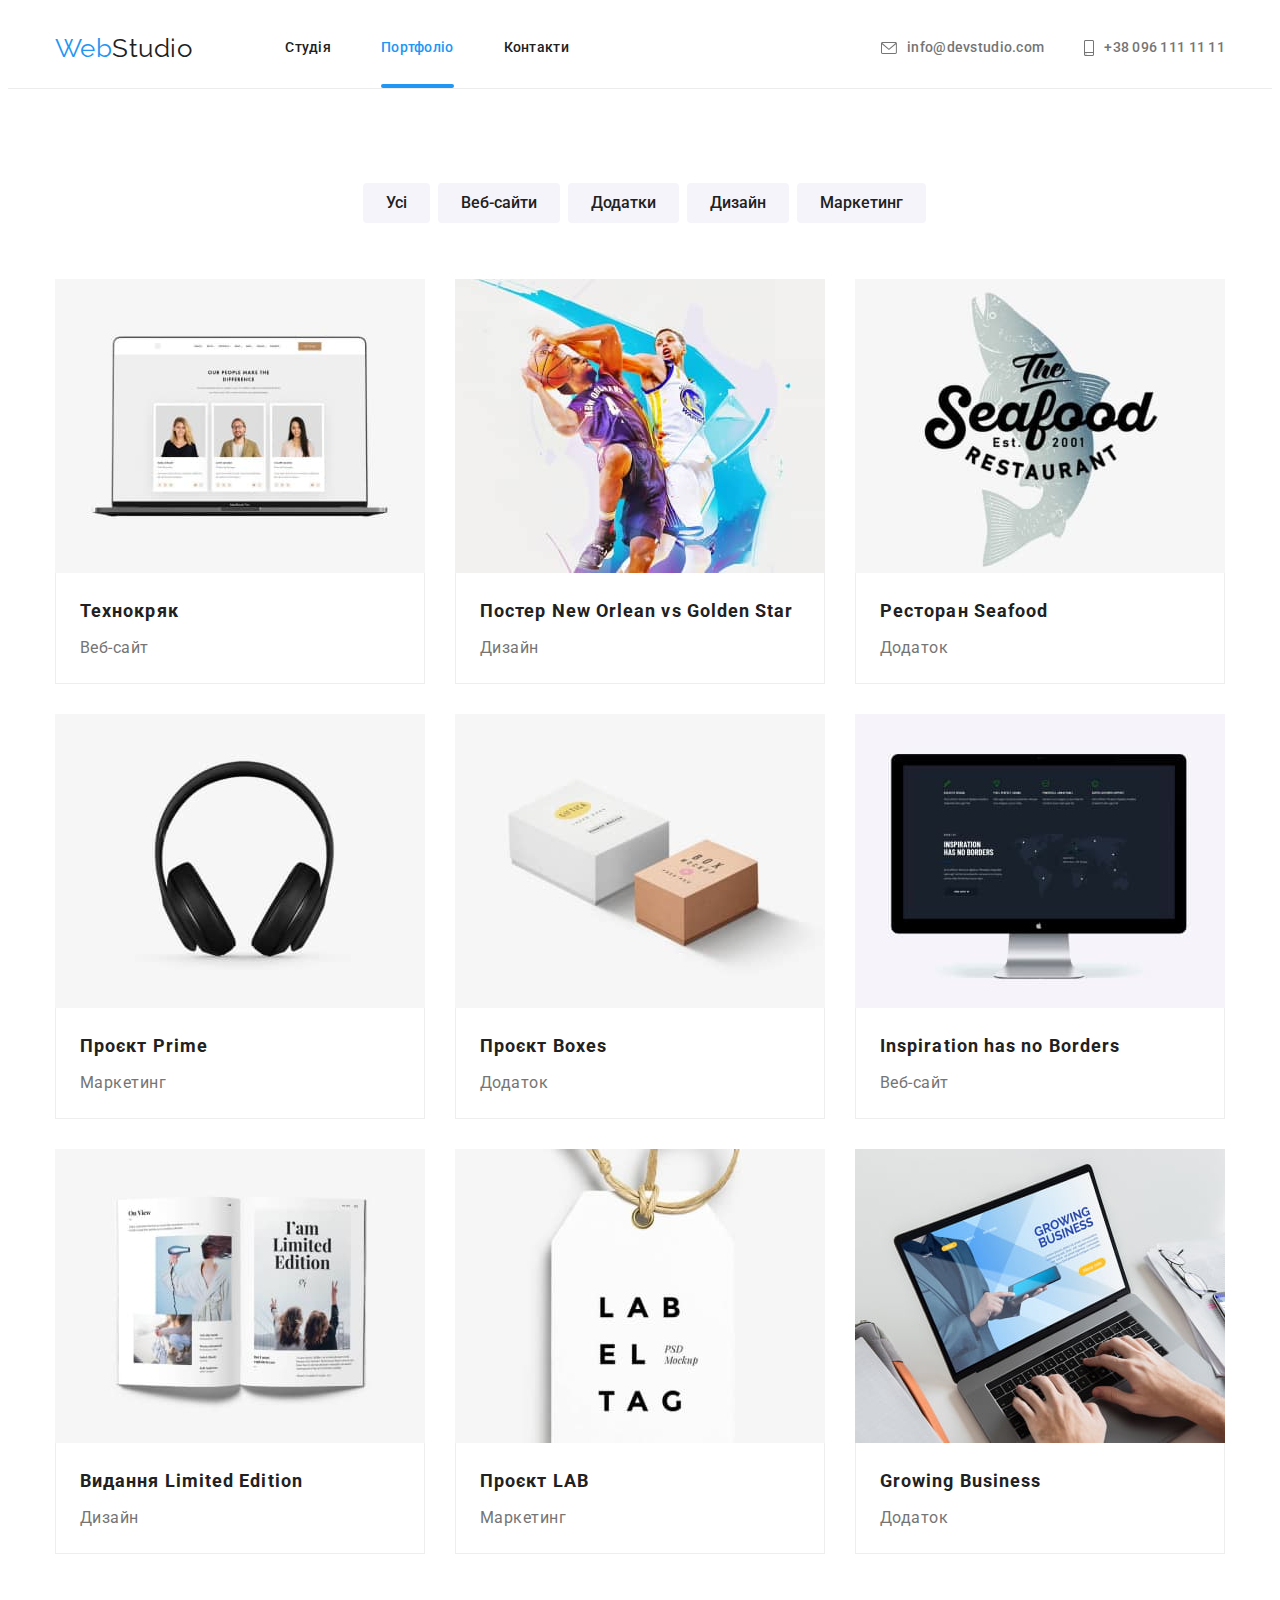
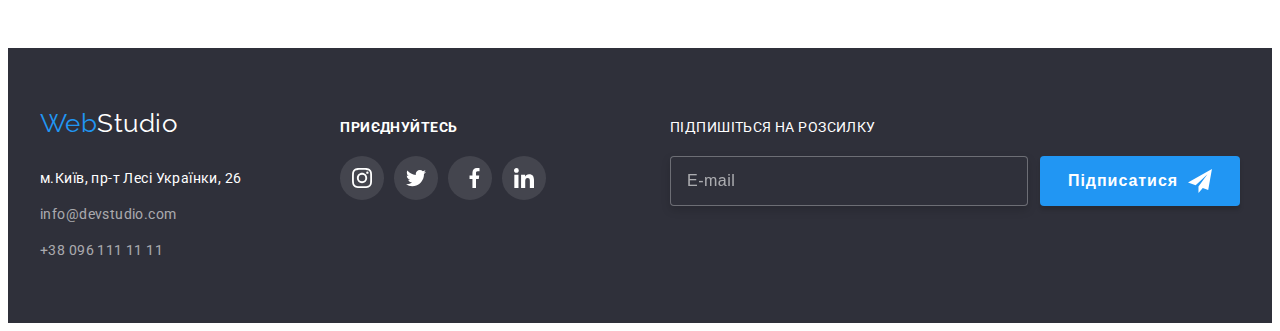
==== portfolio.html @ b0bb3748 "сopy" ====
<!DOCTYPE html>
<html lang="uk">
<head>
    <meta charset="UTF-8">
    <meta http-equiv="X-UA-Compatible" content="IE=edge">
    <meta name="viewport" content="width=device-width, initial-scale=1.0">
    <title>Портфоліо</title>
    <link rel="preconnect" href="https://fonts.googleapis.com">
    <link rel="preconnect" href="https://fonts.gstatic.com" crossorigin>
    <link href="https://fonts.googleapis.com/css2?family=Raleway:wght@700&family=Roboto:wght@400;500;700;900&display=swap"
        rel="stylesheet">
    <link rel="stylesheet" href="https://cdnjs.cloudflare.com/ajax/libs/modern-normalize/1.1.0/modern-normalize.min.css"
        integrity="sha512-wpPYUAdjBVSE4KJnH1VR1HeZfpl1ub8YT/NKx4PuQ5NmX2tKuGu6U/JRp5y+Y8XG2tV+wKQpNHVUX03MfMFn9Q=="
        crossorigin="anonymous" referrerpolicy="no-referrer" />
    <link rel="stylesheet" href="./css/styles.css">
</head>
<body>
    <header class="page-header">
    <!--навігація-->
        <div class="container main-nav">
            <nav class="nav">
                <a href=./index.html class="logo">Web<span class="second-logo">Studio</span></a>
                <ul class="site-nav list">
                    <li class="item"><a href="./index.html" class="link ">Студія</a></li>
                    <li class="item"><a href="./portfolio.html" class="link current">Портфоліо</a></li>
                    <li class="item"><a href="#" class="link">Контакти</a></li>
                </ul>
            </nav>
            <ul class="contact-nav list">
                <li class="item"><a href="mailto:info@devstudio.com" class="link">
                    <svg class="contact-nav-icon" width="16" height="12">
                        <use href="./images/icons.svg#icon-mail"></use>
                    </svg>info@devstudio.com</a>
                </li>
                <li class="item"><a href="tel:+380961111111" class="link">
                    <svg class="contact-nav-icon" width="10" height="16">
                        <use href="./images/icons.svg#icon-phone"></use>
                    </svg>+38 096 111 11 11</a>
                </li>
            </ul>
        </div>
    </header>
    <main>
        <!--фільтр робіт-->
        <section class="section">
            <div class="container">
                <h1 class="section-title visually-hidden">Фільтр робіт</h1>
                <ul class="list-button list">
                    <li class="btn-item"><button type="button" class="button secondary"> Усі </button></li>
                    <li class="btn-item"><button type="button" class="button secondary"> Веб-сайти </button></li>
                    <li class="btn-item"><button type="button" class="button secondary"> Додатки</button></li>
                    <li class="btn-item"><button type="button" class="button secondary"> Дизайн </button></li>
                    <li class="btn-item"><button type="button" class="button secondary"> Маркетинг </button></li>
                </ul>
            </div>
        <!--приклади робіт-->
            <div class="container">
                <h2 class="section-title visually-hidden"> Приклади робіт </h2>
                <ul class="work-list list">
                    <li class="work-card">
                        <a class="link" href="#">
                            <div class="work-thumb">
                            <img class="work-card-img img" src="./images/img8.jpg" alt="Планшет, на моніторі якого сторінка веб-сайту із зображенням трьох людей" width="370" height="294">
                            <p class="work-overlay">Ресурс пропонує комплексні пропозиції з різним рівнем функціоналу та сервісів. Все це дозволить відвідувачу отримати
                                вичерпні відомості про компанію чи приватну особу.
                            </p>
                            </div>
                            <div class="work-cards">
                            <h3 class="work-card-title">Технокряк</h3>
                            <p class="work-card-text">Веб-сайт</p>
                            </div>
                        </a>
                    </li>
                    <li class="work-card">
                        <a class="link" href="#">
                            <div class="work-thumb">
                            <img class="work-card-img img" src="./images/img9.jpg" alt="Два баскетболіста підстрибують з м'ячем" width="370" height="294">
                            <p class="work-overlay">Ресурс пропонує комплексні пропозиції з різним рівнем функціоналу та сервісів. Все це дозволить
                                відвідувачу отримати
                                вичерпні відомості про компанію чи приватну особу.
                            </p>
                            </div>
                            <div class="work-cards">
                            <h3 class="work-card-title">Постер New Orlean vs Golden Star</h3>
                            <p class="work-card-text">Дизайн</p>
                            </div>
                        </a>
                    </li>
                    <li class="work-card">
                        <a class="link" href="#">
                            <div class="work-thumb">
                            <img class="work-card-img img" src="./images/img10.jpg" alt="Назва ресторану із зображенням риби" width="370" height="294">
                            <p class="work-overlay">Ресурс пропонує комплексні пропозиції з різним рівнем функціоналу та сервісів. Все це дозволить
                                відвідувачу отримати
                                вичерпні відомості про компанію чи приватну особу.
                            </p>
                            </div>
                            <div class="work-cards">
                            <h3 class="work-card-title">Ресторан Seafood</h3>
                            <p class="work-card-text">Додаток</p>
                            </div>
                        </a>
                    </li>
                    <li class="work-card">
                        <a class="link" href="#">
                            <div class="work-thumb">
                            <img class="work-card-img img" src="./images/img11.jpg" alt="Чорні навушники" width="370" height="294">
                            <p class="work-overlay">Ресурс пропонує комплексні пропозиції з різним рівнем функціоналу та сервісів. Все це дозволить
                                відвідувачу отримати
                                вичерпні відомості про компанію чи приватну особу.
                            </p>
                            </div>
                            <div class="work-cards">
                            <h3 class="work-card-title">Проєкт Prime</h3>
                            <p class="work-card-text">Маркетинг</p>
                            </div>
                        </a>
                    </li>
                    <li class="work-card">
                        <a class="link" href="#">
                            <div class="work-thumb">
                            <img class="work-card-img img" src="./images/img12.jpg" alt="Дві картонні коробки біла і цеглова" width="370" height="294">
                            <p class="work-overlay">Ресурс пропонує комплексні пропозиції з різним рівнем функціоналу та сервісів. Все це дозволить
                                відвідувачу отримати
                                вичерпні відомості про компанію чи приватну особу.
                            </p>
                            </div>
                            <div class="work-cards">
                            <h3 class="work-card-title">Проєкт Boxes</h3>
                            <p class="work-card-text">Додаток</p>
                            </div>
                        </a>
                    </li>
                    <li class="work-card">
                        <a class="link" href="#">
                            <div class="work-thumb">
                            <img class="work-card-img img" src="./images/img13.jpg" alt="Монітор комп'ютера із відкритою веб-сторінкою, на якій зображена карта" width="370" height="294">
                            <p class="work-overlay">Ресурс пропонує комплексні пропозиції з різним рівнем функціоналу та сервісів. Все це дозволить
                                відвідувачу отримати
                                вичерпні відомості про компанію чи приватну особу.
                            </p>
                            </div>
                            <div class="work-cards">
                            <h3 class="work-card-title">Inspiration has no Borders</h3>
                            <p class="work-card-text">Веб-сайт</p>
                            </div>
                        </a>
                    </li>
                    <li class="work-card">
                        <a class="link" href="#">
                            <div class="work-thumb">
                            <img class="work-card-img img" src="./images/img14.jpg" alt="відкритий журнал" width="370" height="294">
                            <p class="work-overlay">Ресурс пропонує комплексні пропозиції з різним рівнем функціоналу та сервісів. Все це дозволить
                                відвідувачу отримати
                                вичерпні відомості про компанію чи приватну особу.
                            </p>
                            </div>
                            <div class="work-cards">
                            <h3 class="work-card-title">Видання Limited Edition</h3>
                            <p class="work-card-text">Дизайн</p>
                            </div>
                        </a>
                    </li>
                    <li class="work-card">
                        <a class="link" href="#">
                            <div class="work-thumb">
                            <img class="work-card-img img" src="./images/img15.jpg" alt="Картонна біла бірка" width="370" height="294">
                            <p class="work-overlay">Ресурс пропонує комплексні пропозиції з різним рівнем функціоналу та сервісів. Все це дозволить
                                відвідувачу отримати
                                вичерпні відомості про компанію чи приватну особу.
                            </p>
                            </div>
                            <div class="work-cards">
                            <h3 class="work-card-title">Проєкт LAB</h3>
                            <p class="work-card-text">Маркетинг</p>
                            </div>
                        </a>
                    </li>
                    <li class="work-card">
                        <a class="link" href="#">
                            <div class="work-thumb">
                            <img class="work-card-img img" src="./images/img16.jpg" alt="Чоловік працює за комп'ютером" width="370" height="294">
                            <p class="work-overlay">Ресурс пропонує комплексні пропозиції з різним рівнем функціоналу та сервісів. Все це дозволить
                                відвідувачу отримати
                                вичерпні відомості про компанію чи приватну особу.
                            </p>
                            </div>
                            <div class="work-cards">
                            <h3 class="work-card-title">Growing Business</h3>
                            <p class="work-card-text">Додаток</p>
                            </div>
                        </a>
                    </li>
                </ul>
            </div>
        </section>
    </main>
    <!--футер-->
    <footer>
        <div class="section footer box">
            <div class="section footer container">
                <div class="address-box">
                    <a href=./index.html class="logo footer">Web<span class="second-logo footer">Studio</span>
                    </a>
                    <address class="address">
                        <ul class="address-list list">
                            <li class="address-item">
                                <a href="https://goo.gl/maps/CPtrU1FHBa2aNyZL9" target="_blank"
                                    rel="noopener noreferrer nofollow" class="address-item-map link">м.Київ, пр-т Лесі
                                    Українки,
                                    26</a>
                            </li>
                            <li class="address-item">
                                <a href="mailto:info@devstudio.com" class="address-item-link link">info@devstudio.com</a>
                            </li>
                            <li class="address-item">
                                <a href="tel:+380961111111" class="address-item-link link">+38 096 111 11 11</a>
                            </li>
                        </ul>
                    </address>
                </div>
                <div class="social-box-footer">
                    <p class="social-text">Приєднуйтесь</p>
                    <ul class="social-box list">
                        <li class="social-item">
                            <a class="social-link link" href="#">
                                <svg class="social-icon" width="20" height="20">
                                    <use href="./images/icons.svg#icon-instagram"></use>
                                </svg>
                            </a>
                        </li>
                        <li class="social-item">
                            <a class="social-link link" href="#">
                                <svg class="social-icon" width="20" height="20">
                                    <use href="./images/icons.svg#icon-twitter"></use>
                                </svg>
                            </a>
                        </li>
                        <li class="social-item">
                            <a class="social-link link" href="#">
                                <svg class="social-icon" width="20" height="20">
                                    <use href="./images/icons.svg#icon-fb"></use>
                                </svg>
                            </a>
                        </li>
                        <li class="social-item">
                            <a class="social-link link" href="#">
                                <svg class="social-icon" width="20" height="20">
                                    <use href="./images/icons.svg#icon-linkedin"></use>
                                </svg>
                            </a>
                        </li>
                    </ul>
                </div>
                <div class="subscription-box">
                    <p class="subscription-text">Підпишіться на розсилку</p>
                    <div class="subscription-form-box">
                        <form class="subscription-form">
                            <input class="subscription-input" placeholder="E-mail" />
                            <button class="subscription-button" type="submit">
                                Підписатися
                                <svg class="subscription-icon" width="24" height="24">
                                    <use href="./images/icons.svg#icon-send"></use>
                                </svg>
                            </button>
                        </form>
                    </div>
                </div>
            </div>
        </div>
            </footer>
            </body>
            
            </html>
---- css/styles.css ----
/* колір осн тексту #757575 */
/* другорядний колір тексту #212121 */
/* білий колір тексту #FFFFFF */
/* акцент тексту  #2196F3 */
/* другорядний колір фону #F5F4FA */

:root {
  --primary-text-color: #757575;
  --title-text-color: #212121;
  --accent-color: #2196f3;
  --white-color: #ffffff;
  --primary-bg-color: #f5f5f5;
  --time-bg-color: #f5f4fa;
  --hero-bg-color: #2f303a;
  --accent-bg-color: #188ce8;
  --border-item-color: #eeeeee;
  --border-head-color: #ececec;
  --icon-color: #afb1b8;
  --icon-close-color: #000000;
}

*,
*::before,
*::after {
  box-sizing: border-box;
}

/* Стилі для обнулення верхніх відступів у елементів */
h1,
h2,
h3,
h4,
h5,
h6,
p {
  margin: 0;
}

/* Клас для обнулення базових властивостей у списках (ul) */
.list {
  list-style: none;
  padding-left: 0;
  margin: 0;
}

/* Клас для обнулення базових властивостей у посиланнях */
.link {
  text-decoration: none;
  color: inherit;
}

/* Властивості для коректного відображення картинок */
.img {
  display: block;
  max-width: 100%;
  height: auto;
}

/* Властивості  для обнулення курсива у address */
.address {
  font-style: normal;
}

.visually-hidden {
  position: absolute;
  white-space: nowrap;
  width: 1px;
  height: 1px;
  overflow: hidden;
  border: 0;
  padding: 0;
  clip: rect(0 0 0 0);
  clip-path: inset(50%);
  margin: -1px;
}

body {
  color: var(--primary-text-color);
  background-color: var(--white-color);
  font-family: Roboto, sans-serif;
  font-size: 16px;
  letter-spacing: 0.03em;
}

.container {
  margin-left: auto;
  margin-right: auto;
  padding: 0 15px;
  width: 1200px;
}

/*header*/
.page-header {
  border-bottom: 1px solid var(--border-head-color);
}

.main-nav {
  display: flex;
  align-items: center;
}

.nav {
  display: flex;
  align-items: center;
}
/* logo */
.logo {
  margin-right: 93px;

  color: var(--accent-color);
  font-family: Raleway, sans-serif;
  font-size: 26px;
  line-height: 1.19;
  list-style: none;
  text-decoration: none;
}
.second-logo {
  color: var(--title-text-color);
}

/*nav*/

.site-nav {
  display: flex;
}

.contact-nav {
  display: flex;
  margin-left: auto;
}
.site-nav .item:not(:last-child) {
  margin-right: 50px;
}

.contact-nav .item + .item {
  margin-left: 40px;
}

.site-nav .link {
  display: block;
  padding-top: 32px;
  padding-bottom: 32px;

  color: var(--title-text-color);
  font-weight: 500;
  font-size: 14px;
  line-height: 1.14;
  letter-spacing: 0.02em;
  transition: color 250ms cubic-bezier(0.4, 0, 0.2, 1);
}

.contact-nav .link {
  display: flex;
  padding-top: 32px;
  padding-bottom: 32px;
  align-items: center;
  color: var(--primary-text-color);
  font-weight: 500;
  font-size: 14px;
  line-height: 1.14;
  letter-spacing: 0.02em;

  transition: color 250ms cubic-bezier(0.4, 0, 0.2, 1);
}

.site-nav .link:hover,
.site-nav .link:focus,
.contact-nav .link:hover,
.contact-nav .link:focus {
  color: var(--accent-color);
}

.site-nav .link.current {
  color: var(--accent-color);
}

.site-nav .item {
  position: relative;
}
.site-nav .link.current::after {
  content: "";
  position: absolute;
  bottom: 0;
  left: 0;
  width: 100%;
  height: 4px;
  background: var(--accent-color);
  border-radius: 2px;
}

.contact-nav-icon {
  fill: currentColor;
  margin-right: 10px;
}

/*hero*/
.hero {
  max-width: 1600px;
  height: 600px;
  margin-left: auto;
  margin-right: auto;
  padding-top: 200px;
  padding-bottom: 200px;
  text-align: center;
  background-color: var(--hero-bg-color);
  background-image: linear-gradient(
      to right,
      rgba(47, 48, 58, 0.4),
      rgba(47, 48, 58, 0.4)
    ),
    url(../images/img18.jpg);
  background-repeat: no-repeat;
  background-position: center;
  background-size: cover;
}

.hero-title {
  max-width: 696px;
  margin-left: auto;
  margin-right: auto;
  margin-bottom: 30px;
  color: var(--white-color);
  font-weight: 900;
  font-size: 44px;
  line-height: 1.36;
  letter-spacing: 0.06em;
  text-transform: uppercase;
}
/*section*/

.section {
  padding: 94px 0;
}

.section-title {
  margin-bottom: 50px;
  color: var(--title-text-color);
  font-weight: 700;
  font-size: 36px;
  line-height: 1.17;
  text-align: center;
}

/*fetures*/

.feature-list {
  display: flex;
  padding: 0;
}

.feature-item {
  flex-basis: 270px;
  margin-right: 30px;
}
.feature-item:last-child {
  margin-right: 0;
}

.feature-title {
  margin-bottom: 10px;
  color: var(--title-text-color);
  font-weight: 700;
  font-size: 14px;
  line-height: 1.14;
  text-transform: uppercase;
}
.feature-text {
  margin-bottom: 0;
  font-size: 14px;
  line-height: 1.71;
}

.feature-box-icon {
  padding: 25px 100px;
  margin-bottom: 30px;
  background: var(--time-bg-color);
  border-radius: 4px;
}

/*description*/

.section.description {
  padding-top: 0;
}

.description-list {
  display: flex;
}

.discription-item:not(:last-child) {
  margin-right: 30px;
}
.discription-item {
  position: relative;
}

.description-text {
  position: absolute;
  bottom: 0;
  width: 100%;
  padding-top: 27px;
  padding-bottom: 27px;

  font-weight: 700;
  font-size: 14px;
  line-height: 1.14;
  letter-spacing: 0.03em;
  text-align: center;
  text-transform: uppercase;

  color: var(--white-color);
  background: rgba(47, 48, 58, 0.8);
}

/* team */

.team.list {
  display: flex;
}

.team .item + .item {
  margin-left: 30px;
}

.team .item {
  box-shadow: 0px 1px 3px rgba(0, 0, 0, 0.12), 0px 1px 1px rgba(0, 0, 0, 0.14),
    0px 2px 1px rgba(0, 0, 0, 0.2);
  border-radius: 0px 0px 4px 4px;
  background-color: var(--white-color);
}
.section.team {
  background-color: var(--time-bg-color);
}

.team-card {
  padding-bottom: 30px;
}

.team-img {
  margin-bottom: 30px;
}

.team-title {
  margin-bottom: 10px;
  color: var(--title-text-color);
  font-weight: 500;
  line-height: 1.19;
  text-align: center;
}

.team-text {
  margin-bottom: 0;
  line-height: 1.19;
  text-align: center;
}

.social-box {
  display: flex;
  padding: 16px 32px 0px 32px;
  gap: 10px;
}

.social-link {
  display: flex;
  align-items: center;
  justify-content: center;
  width: 44px;
  height: 44px;
  background-color: var(--white-color);
  fill: var(--icon-color);
  border-radius: 50%;

  transition: background-color 250ms cubic-bezier(0.4, 0, 0.2, 1),
    fill 250ms cubic-bezier(0.4, 0, 0.2, 1);
}

.social-link:last-child {
  margin-right: 0px;
}

.social-link:hover,
.social-link:focus {
  background-color: var(--accent-color);
  fill: var(--white-color);
}

/*clients*/

.client .section-title {
  margin-bottom: 50px;
}

.client-list {
  display: flex;
  align-items: center;
  justify-content: center;
  gap: 30px;
}

.lient-item {
  padding: 16px 32px;
}
.client-link {
  display: flex;
  align-items: center;
  justify-content: center;

  width: 170px;
  height: 92px;
  border-radius: 4px;
  border: 1px solid var(--icon-color);
  color: var(--icon-color);

  transition: border 250ms cubic-bezier(0.4, 0, 0.2, 1),
    color 250ms cubic-bezier(0.4, 0, 0.2, 1);
}

.client-link:hover,
.client-link:focus {
  border: 1px solid var(--accent-color);
  color: var(--accent-color);
}

.client-icon {
  fill: currentColor;
}

/* filtr*/

.list-button {
  display: flex;
  justify-content: center;
  margin-bottom: 56px;
}

.btn-item {
  margin-left: 8px;
}

/*examples of work*/

.work-list {
  display: flex;
  flex-wrap: wrap;
}

.work-card {
  display: flex;
  justify-content: column;
  width: 370px;
  margin-right: 30px;
  margin-bottom: 30px;
}

.work-card:nth-child(3n) {
  margin-right: 0px;
}

.work-card:nth-last-child(-n + 3) {
  margin-bottom: 0px;
}

.work-cards {
  padding: 20px 24px;
  border: 1px solid var(--border-item-color);
  border-top: none;
}

.work-card-title {
  margin-bottom: 4px;
  color: var(--title-text-color);
  font-weight: 700;
  font-size: 18px;
  line-height: 2;
  letter-spacing: 0.06em;
}

.work-card-text {
  margin-bottom: 0;
  color: var(--primary-text-color);
  line-height: 1.88;
}

.work-card .link {
  box-shadow: none;
  transition: box-shadow 250ms cubic-bezier(0.4, 0, 0.2, 1);
}
.work-card .link:hover,
.work-card .link:focus {
  box-shadow: 0px 1px 1px rgba(0, 0, 0, 0.12), 0px 4px 4px rgba(0, 0, 0, 0.06),
    1px 4px 6px rgba(0, 0, 0, 0.16);
}

.work-thumb {
  position: relative;
  overflow: hidden;
}

.work-overlay {
  position: absolute;
  width: 100%;
  height: 100%;
  top: 0;
  left: 0;
  transform: translateY(100%);
  transition: transform 250ms cubic-bezier(0.4, 0, 0.2, 1);

  padding: 63px 27px;
  font-size: 18px;
  line-height: 1.56;
  letter-spacing: 0.03em;

  color: var(--white-color);
  background: rgba(33, 150, 243, 0.9);
}

.work-card .link:hover .work-overlay,
.work-card .link:focus .work-overlay {
  transform: translateY(0);
}

/*button*/

.button {
  display: inline-block;
  min-width: 67px;
  padding: 6px 22px;
  border: 1px solid transparent;
  border-radius: 4px;
  font-family: inherit;
  font-weight: 500;
  font-size: inherit;
  line-height: 1.62;
  text-align: center;
  cursor: pointer;
}

.button.secondary {
  color: var(--title-text-color);
  background-color: var(--time-bg-color);
  box-shadow: none;
  transition: box-shadow 250ms cubic-bezier(0.4, 0, 0.2, 1),
    color 250ms cubic-bezier(0.4, 0, 0.2, 1),
    background-color 250ms cubic-bezier(0.4, 0, 0.2, 1);
}

.hero .button {
  padding: 10px 24px;
  display: inline-block;
  font-weight: 700;
  line-height: 1.87;
  align-items: center;
  text-align: center;
  letter-spacing: 0.06em;
  border-color: var(--accent-color);
  color: var(--white-color);
  background-color: var(--accent-color);
  box-shadow: 0px 4px 4px rgba(0, 0, 0, 0.15);
  transition: background-color 250ms cubic-bezier(0.4, 0, 0.2, 1);
}

.hero .button:hover,
.hero .button:focus {
  background-color: var(--accent-bg-color);
}

.button.secondary:hover,
.button.secondary:focus {
  color: var(--white-color);
  background-color: var(--accent-bg-color);
  box-shadow: 0px 3px 1px rgba(0, 0, 0, 0.1), 0px 1px 2px rgba(0, 0, 0, 0.08),
    0px 2px 2px rgba(0, 0, 0, 0.12);
}

/* footer */
.second-logo.footer {
  color: var(--white-color);
}

.section.footer {
  padding: 60px 0px;
  background-color: var(--hero-bg-color);
}
.section.footer.box {
  padding: 0;
}
.address {
  padding-top: 28px;
}

.address .link {
  color: rgba(255, 255, 255, 0.6);
  font-size: 14px;
  line-height: 1.71;
  letter-spacing: 0.03em;
  transition: color 250ms cubic-bezier(0.4, 0, 0.2, 1);
}

.address-item {
  margin-bottom: 12px;
}
.address-item:last-child {
  margin-bottom: 0px;
}
.address .address-item-map {
  display: inline-block;
  color: var(--white-color);
}

.address .link:hover,
.address .link:focus {
  color: var(--accent-color);
}

.footer .container {
  display: flex;
  align-items: baseline;
}

.social-text {
  margin-bottom: 20px;
  font-weight: 700;
  font-size: 14px;
  line-height: 1.14;
  letter-spacing: 0.03em;
  text-transform: uppercase;
  color: var(--white-color);
}

.address-box {
  margin-right: 70px;
}

.footer .social-box {
  padding: 0;
}

.footer .social-link {
  fill: var(--white-color);
  background: rgba(255, 255, 255, 0.1);
}

.footer .social-link:hover,
.footer .social-link:focus {
  background: var(--accent-color);
}

.subscription-form {
  display: flex;
  gap: 12px;
}
.subscription-box {
  margin-left: auto;
}

.subscription-button {
  display: flex;
  align-items: center;
  text-align: center;
  gap: 10px;
  padding: 10px 28px;
  width: 200px;
  height: 50px;
  font-weight: 700;
  font-size: 16px;
  line-height: 1.88;
  letter-spacing: 0.06em;
  color: var(--white-color);
  background-color: var(--accent-color);
  box-shadow: 0px 4px 4px rgba(0, 0, 0, 0.15);
  border-radius: 4px;
  border: none;
}

.subscription-icon {
  fill: currentColor;
}
.subscription-text {
  margin-bottom: 20px;
  font-size: 14px;
  line-height: 1.14;
  letter-spacing: 0.03em;
  text-transform: uppercase;

  color: var(--white-color);
}
.subscription-input {
  padding: 15px 16px;
  height: 50px;
  width: 358px;
  color: var(--white-color);
  background-color: var(--hero-bg-color);
  border: 1px solid rgba(255, 255, 255, 0.3);
  filter: drop-shadow(0px 4px 4px rgba(0, 0, 0, 0.15));
  border-radius: 4px;
  outline: none;
}

.subscription-input::placeholder {
  font-size: 16px;
  line-height: 1.25;
  letter-spacing: 0.03em;

  color: rgba(255, 255, 255, 0.6);
}

/* Modal*/

.backdrop {
  position: fixed;
  top: 0;
  left: 0;
  width: 100%;
  height: 100%;
  background-color: rgba(0, 0, 0, 0.2);

  opacity: 1;
  visibility: visible;
  transition: opacity 250ms cubic-bezier(0.4, 0, 0.2, 1),
    visibility 250ms cubic-bezier(0.4, 0, 0.2, 1);
}

.modal-container {
  padding: 40px;
  width: 100%;
  max-width: 528px;
  height: 100%;
  max-height: 581px;
  background-color: var(--white-color);
  transform: scale(1);
  transition: transform 250ms cubic-bezier(0.4, 0, 0.2, 1);
}
.modal {
  position: relative;
  display: flex;
  align-items: center;
  justify-content: center;
  padding: 20px 0;
  height: 100%;
}
.backdrop.is-hidden .modal-container {
  transform: scale(0.9);
}
.backdrop.is-hidden {
  opacity: 0;
  visibility: hidden;
  pointer-events: none;
}

.btn-close {
  position: absolute;
  top: 8px;
  right: 8px;
  width: 30px;
  height: 30px;
  padding: 6px;
  display: flex;
  cursor: pointer;
  border-radius: 50%;
  border: 1px solid rgba(0, 0, 0, 0.1);
  background-color: var(--white-color);
  fill: var(--icon-close-color);
  transition: fill 250ms cubic-bezier(0.4, 0, 0.2, 1);
}

.btn-close:hover {
  fill: var(--accent-color);
}
.modal-title {
  text-align: center;
  margin-bottom: 12px;
  font-weight: 700;
  font-size: 20px;
  line-height: 1.15;
  letter-spacing: 0.03em;
  color: var(--title-text-color);
}

/*Form*/

.form-fild-label {
  color: var(--primary-text-color);
  margin-bottom: 4px;

  font-weight: 400;
  font-size: 12px;
  line-height: 1.17;
  letter-spacing: 0.01em;
}

.form-fild-input {
  padding: 0 12px 0 42px;
  height: 40px;
  width: 100%;

  border: 1px solid rgba(33, 33, 33, 0.2);
  border-radius: 4px;
  outline: none;
}

.form-fild-textarea {
  padding: 12px 16px;
  height: 120px;
  width: 100%;
  margin-bottom: 20px;
  border: 1px solid rgba(33, 33, 33, 0.2);
  border-radius: 4px;
  outline: none;
}

.form-fild-input:focus {
  border-color: var(--accent-color);
}
.form-fild-input:focus + .form-fild-icon {
  fill: var(--accent-color);
}
.form-fild-textarea:focus {
  border-color: var(--accent-color);
}
.form-fild-textarea::placeholder {
  font-size: 12px;
  line-height: 1.17;
  letter-spacing: 0.01em;

  color: rgba(117, 117, 117, 0.5);
}

.form-fild {
  position: relative;
  margin-bottom: 10px;
}

.form-fild-icon {
  position: absolute;
  top: 50%;
  left: 12px;
  transform: translateY(-50%);
}

.form-label-checkbox {
  position: relative;
  padding-left: 24px;
  font-size: 14px;
  line-height: 1.71;
  letter-spacing: 0.03em;
}

.checkbox-input {
  appearance: none;
}

.checkbox-icon {
  position: absolute;
  margin: 4px 8px 0 0;
  width: 16px;
  height: 15px;
  fill: transparent;
  background-color: var(--white-color);
  border: var(--title-text-color) solid 2px;
  border-radius: 2px;
  transition: border-color 250ms cubic-bezier(0.4, 0, 0.2, 1),
    background-color 250ms cubic-bezier(0.4, 0, 0.2, 1),
    fill 250ms cubic-bezier(0.4, 0, 0.2, 1);
}
.checkbox-input:checked + .checkbox-icon {
  fill: var(--white-color);
  background-color: var(--accent-color);
  border-color: var(--accent-color);
}

.checkbox-link {
  color: var(--accent-color);
  text-decoration-skip-ink: none;
}

.form-submit {
  display: flex;
  margin: 0 auto;
  margin-top: 30px;
  padding: 10px 52px;
  align-items: center;
  justify-content: center;
  text-align: center;
  width: 200px;
  height: 50px;

  font-weight: 700;
  font-size: 16px;
  line-height: 1.88;
  letter-spacing: 0.06em;

  border-color: var(--accent-color);
  color: var(--white-color);
  background-color: var(--accent-bg-color);
  cursor: pointer;
  box-shadow: 0px 4px 4px rgba(0, 0, 0, 0.15);
  border-radius: 4px;
  transition: background-color 250ms cubic-bezier(0.4, 0, 0.2, 1);
}

.form-submit {
  background: var(--accent-color);
}
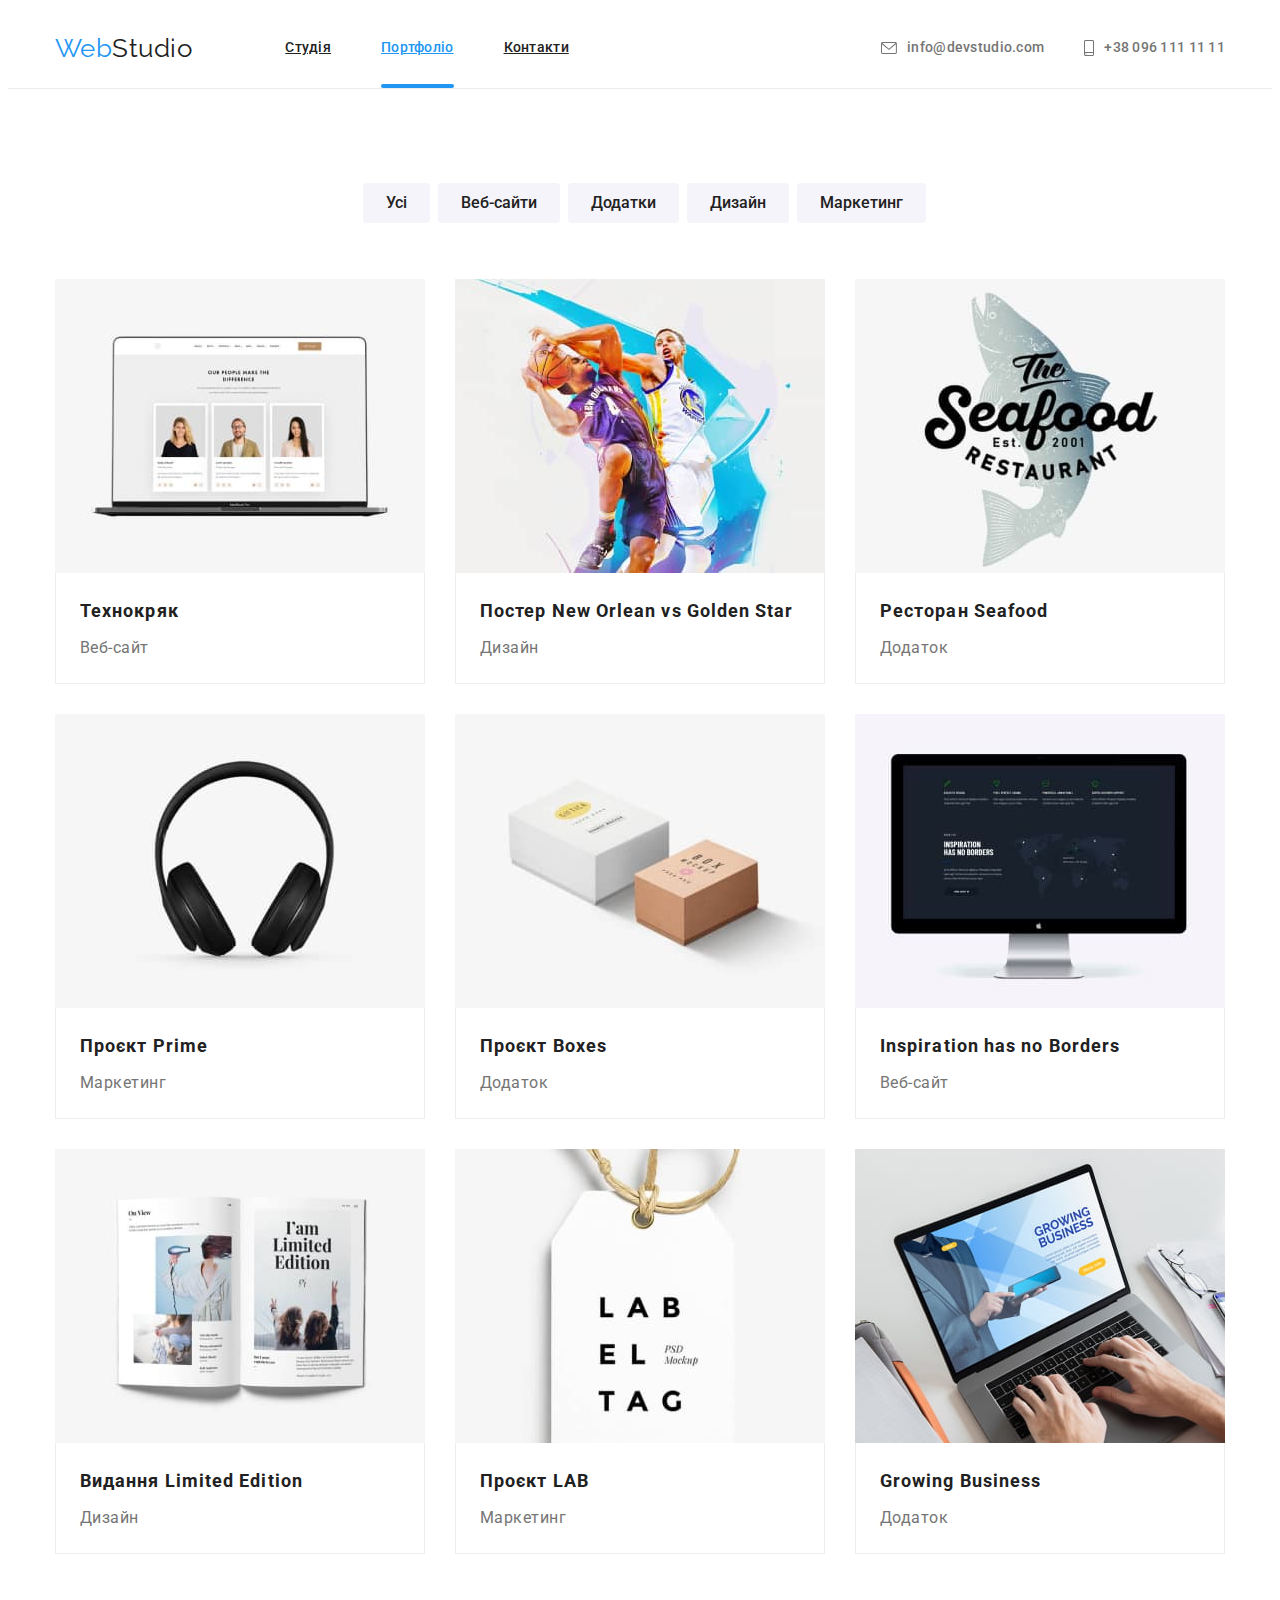
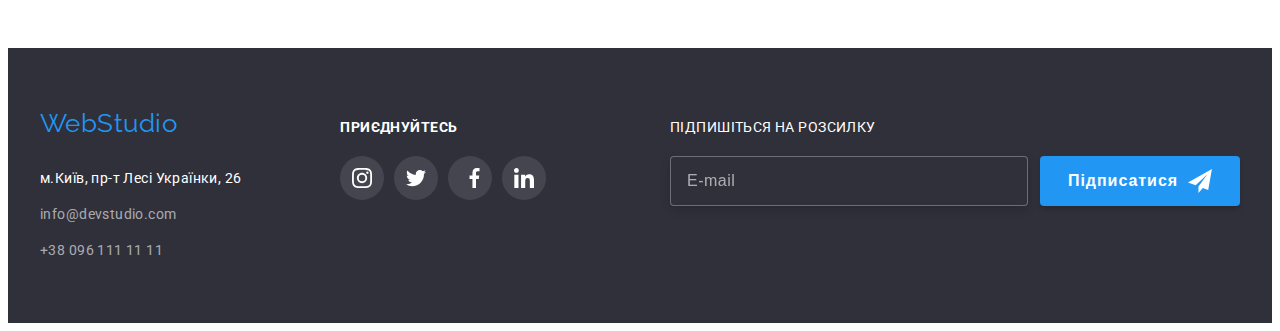
==== commit d5c6902e: "header_BEM" ====
--- a/portfolio.html
+++ b/portfolio.html
@@ -15,29 +15,32 @@
     <link rel="stylesheet" href="./css/styles.css">
 </head>
 <body>
-    <header class="page-header">
-    <!--навігація-->
-        <div class="container main-nav">
-            <nav class="nav">
-                <a href=./index.html class="logo">Web<span class="second-logo">Studio</span></a>
-                <ul class="site-nav list">
-                    <li class="item"><a href="./index.html" class="link ">Студія</a></li>
-                    <li class="item"><a href="./portfolio.html" class="link current">Портфоліо</a></li>
-                    <li class="item"><a href="#" class="link">Контакти</a></li>
+    <header class="header">
+        <!--навігація-->
+        <div class="container">
+            <div class="header__field">
+                <nav class="header__nav">
+                    <a href=./index.html class="logo">Web<span class="logo__end--dark">Studio</span></a>
+                    <ul class="header__menu list">
+                        <li class="header__item"><a href="./index.html"
+                                class="header__link ">Студія</a></li>
+                        <li class="header__item"><a href="./portfolio.html" class="header__link header__link--current">Портфоліо</a></li>
+                        <li class="header__item"><a href="#" class="header__link">Контакти</a></li>
+                    </ul>
+                </nav>
+                <ul class="contact list">
+                    <li class="contact__item"><a href="mailto:info@devstudio.com" class="contact__link link">
+                            <svg class="contact__icon" width="16" height="12">
+                                <use href="./images/icons.svg#icon-mail"></use>
+                            </svg>info@devstudio.com</a>
+                    </li>
+                    <li class="contact__item contact__item--right"><a href="tel:+380961111111" class="contact__link link">
+                            <svg class="contact__icon" width="10" height="16">
+                                <use href="./images/icons.svg#icon-phone"></use>
+                            </svg>+38 096 111 11 11</a>
+                    </li>
                 </ul>
-            </nav>
-            <ul class="contact-nav list">
-                <li class="item"><a href="mailto:info@devstudio.com" class="link">
-                    <svg class="contact-nav-icon" width="16" height="12">
-                        <use href="./images/icons.svg#icon-mail"></use>
-                    </svg>info@devstudio.com</a>
-                </li>
-                <li class="item"><a href="tel:+380961111111" class="link">
-                    <svg class="contact-nav-icon" width="10" height="16">
-                        <use href="./images/icons.svg#icon-phone"></use>
-                    </svg>+38 096 111 11 11</a>
-                </li>
-            </ul>
+            </div>
         </div>
     </header>
     <main>
--- a/css/styles.css
+++ b/css/styles.css
@@ -90,16 +90,16 @@
 }
 
 /*header*/
-.page-header {
+.header {
   border-bottom: 1px solid var(--border-head-color);
 }
 
-.main-nav {
+.header__field{
   display: flex;
   align-items: center;
 }
 
-.nav {
+.header__nav {
   display: flex;
   align-items: center;
 }
@@ -114,29 +114,29 @@
   list-style: none;
   text-decoration: none;
 }
-.second-logo {
+.logo__end--dark {
   color: var(--title-text-color);
 }
 
 /*nav*/
 
-.site-nav {
-  display: flex;
-}
-
-.contact-nav {
+.header__menu {
+  display: flex;
+}
+
+.contact {
   display: flex;
   margin-left: auto;
 }
-.site-nav .item:not(:last-child) {
+.header__item:not(:last-child) {
   margin-right: 50px;
 }
 
-.contact-nav .item + .item {
+.contact__item--right{
   margin-left: 40px;
 }
 
-.site-nav .link {
+.header__link {
   display: block;
   padding-top: 32px;
   padding-bottom: 32px;
@@ -149,7 +149,7 @@
   transition: color 250ms cubic-bezier(0.4, 0, 0.2, 1);
 }
 
-.contact-nav .link {
+.contact__link {
   display: flex;
   padding-top: 32px;
   padding-bottom: 32px;
@@ -163,21 +163,21 @@
   transition: color 250ms cubic-bezier(0.4, 0, 0.2, 1);
 }
 
-.site-nav .link:hover,
-.site-nav .link:focus,
-.contact-nav .link:hover,
-.contact-nav .link:focus {
+.header__link:hover,
+.header__link:focus,
+.contact__link:hover,
+.contact__link:focus {
   color: var(--accent-color);
 }
 
-.site-nav .link.current {
+.header__link--current {
   color: var(--accent-color);
 }
 
-.site-nav .item {
+.header__item {
   position: relative;
 }
-.site-nav .link.current::after {
+.header__link--current::after {
   content: "";
   position: absolute;
   bottom: 0;
@@ -188,7 +188,7 @@
   border-radius: 2px;
 }
 
-.contact-nav-icon {
+.contact__icon {
   fill: currentColor;
   margin-right: 10px;
 }
@@ -214,7 +214,7 @@
   background-size: cover;
 }
 
-.hero-title {
+.hero__title {
   max-width: 696px;
   margin-left: auto;
   margin-right: auto;
@@ -573,7 +573,7 @@
 }
 
 /* footer */
-.second-logo.footer {
+.logo__end--white {
   color: var(--white-color);
 }
 
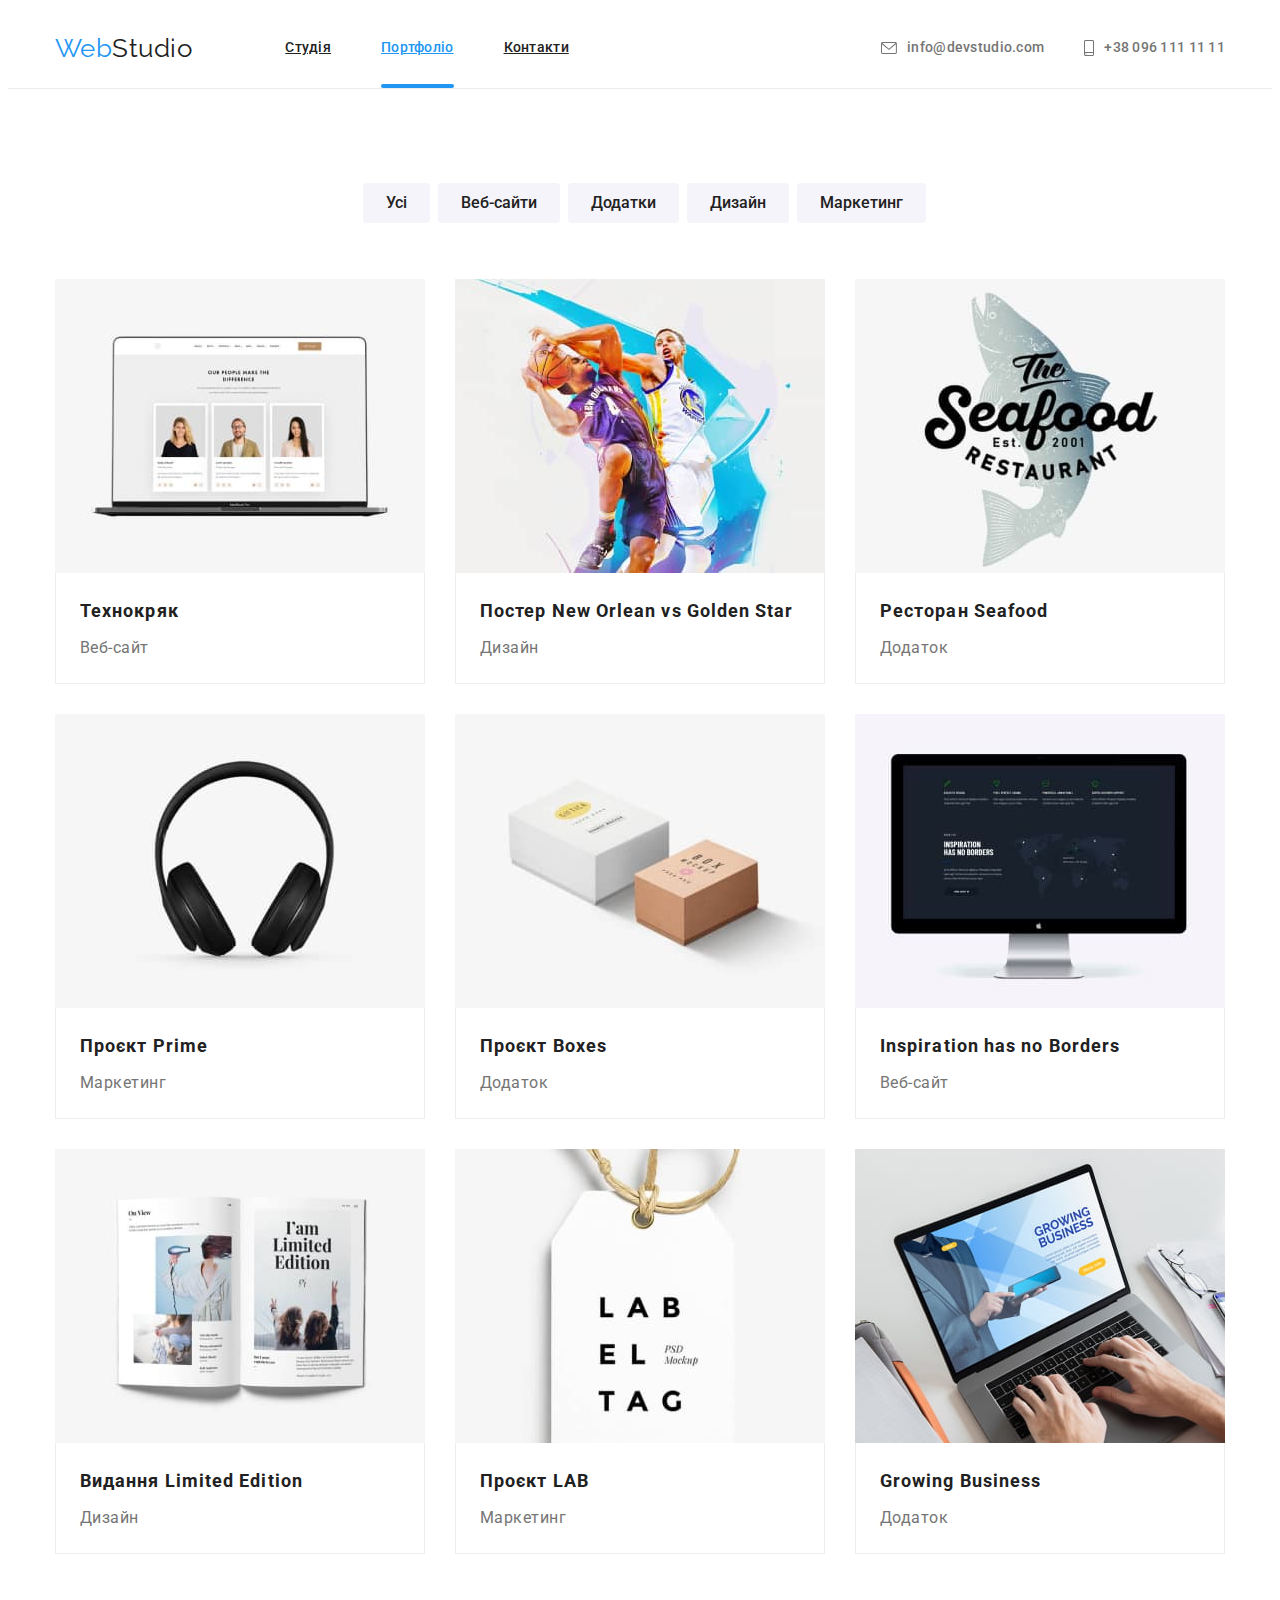
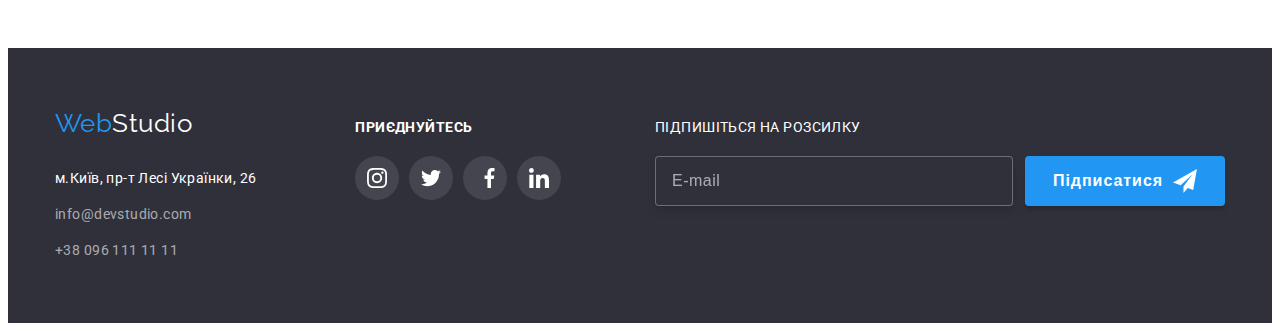
==== commit f082ce80: "BEM-end" ====
--- a/portfolio.html
+++ b/portfolio.html
@@ -47,150 +47,150 @@
         <!--фільтр робіт-->
         <section class="section">
             <div class="container">
-                <h1 class="section-title visually-hidden">Фільтр робіт</h1>
-                <ul class="list-button list">
-                    <li class="btn-item"><button type="button" class="button secondary"> Усі </button></li>
-                    <li class="btn-item"><button type="button" class="button secondary"> Веб-сайти </button></li>
-                    <li class="btn-item"><button type="button" class="button secondary"> Додатки</button></li>
-                    <li class="btn-item"><button type="button" class="button secondary"> Дизайн </button></li>
-                    <li class="btn-item"><button type="button" class="button secondary"> Маркетинг </button></li>
+                <h1 class="section__title visually-hidden">Фільтр робіт</h1>
+                <ul class="filter list">
+                    <li class="filter__item"><button type="button" class="filter__button button"> Усі </button></li>
+                    <li class="filter__item"><button type="button" class="filter__button button"> Веб-сайти </button></li>
+                    <li class="filter__item"><button type="button" class="filter__button button"> Додатки</button></li>
+                    <li class="filter__item"><button type="button" class="filter__button button"> Дизайн </button></li>
+                    <li class="filter__item"><button type="button" class="filter__button button"> Маркетинг </button></li>
                 </ul>
             </div>
         <!--приклади робіт-->
             <div class="container">
-                <h2 class="section-title visually-hidden"> Приклади робіт </h2>
-                <ul class="work-list list">
-                    <li class="work-card">
-                        <a class="link" href="#">
-                            <div class="work-thumb">
-                            <img class="work-card-img img" src="./images/img8.jpg" alt="Планшет, на моніторі якого сторінка веб-сайту із зображенням трьох людей" width="370" height="294">
-                            <p class="work-overlay">Ресурс пропонує комплексні пропозиції з різним рівнем функціоналу та сервісів. Все це дозволить відвідувачу отримати
-                                вичерпні відомості про компанію чи приватну особу.
-                            </p>
-                            </div>
-                            <div class="work-cards">
-                            <h3 class="work-card-title">Технокряк</h3>
-                            <p class="work-card-text">Веб-сайт</p>
-                            </div>
-                        </a>
-                    </li>
-                    <li class="work-card">
-                        <a class="link" href="#">
-                            <div class="work-thumb">
-                            <img class="work-card-img img" src="./images/img9.jpg" alt="Два баскетболіста підстрибують з м'ячем" width="370" height="294">
-                            <p class="work-overlay">Ресурс пропонує комплексні пропозиції з різним рівнем функціоналу та сервісів. Все це дозволить
-                                відвідувачу отримати
-                                вичерпні відомості про компанію чи приватну особу.
-                            </p>
-                            </div>
-                            <div class="work-cards">
-                            <h3 class="work-card-title">Постер New Orlean vs Golden Star</h3>
-                            <p class="work-card-text">Дизайн</p>
-                            </div>
-                        </a>
-                    </li>
-                    <li class="work-card">
-                        <a class="link" href="#">
-                            <div class="work-thumb">
-                            <img class="work-card-img img" src="./images/img10.jpg" alt="Назва ресторану із зображенням риби" width="370" height="294">
-                            <p class="work-overlay">Ресурс пропонує комплексні пропозиції з різним рівнем функціоналу та сервісів. Все це дозволить
-                                відвідувачу отримати
-                                вичерпні відомості про компанію чи приватну особу.
-                            </p>
-                            </div>
-                            <div class="work-cards">
-                            <h3 class="work-card-title">Ресторан Seafood</h3>
-                            <p class="work-card-text">Додаток</p>
-                            </div>
-                        </a>
-                    </li>
-                    <li class="work-card">
-                        <a class="link" href="#">
-                            <div class="work-thumb">
-                            <img class="work-card-img img" src="./images/img11.jpg" alt="Чорні навушники" width="370" height="294">
-                            <p class="work-overlay">Ресурс пропонує комплексні пропозиції з різним рівнем функціоналу та сервісів. Все це дозволить
-                                відвідувачу отримати
-                                вичерпні відомості про компанію чи приватну особу.
-                            </p>
-                            </div>
-                            <div class="work-cards">
-                            <h3 class="work-card-title">Проєкт Prime</h3>
-                            <p class="work-card-text">Маркетинг</p>
-                            </div>
-                        </a>
-                    </li>
-                    <li class="work-card">
-                        <a class="link" href="#">
-                            <div class="work-thumb">
-                            <img class="work-card-img img" src="./images/img12.jpg" alt="Дві картонні коробки біла і цеглова" width="370" height="294">
-                            <p class="work-overlay">Ресурс пропонує комплексні пропозиції з різним рівнем функціоналу та сервісів. Все це дозволить
-                                відвідувачу отримати
-                                вичерпні відомості про компанію чи приватну особу.
-                            </p>
-                            </div>
-                            <div class="work-cards">
-                            <h3 class="work-card-title">Проєкт Boxes</h3>
-                            <p class="work-card-text">Додаток</p>
-                            </div>
-                        </a>
-                    </li>
-                    <li class="work-card">
-                        <a class="link" href="#">
-                            <div class="work-thumb">
-                            <img class="work-card-img img" src="./images/img13.jpg" alt="Монітор комп'ютера із відкритою веб-сторінкою, на якій зображена карта" width="370" height="294">
-                            <p class="work-overlay">Ресурс пропонує комплексні пропозиції з різним рівнем функціоналу та сервісів. Все це дозволить
-                                відвідувачу отримати
-                                вичерпні відомості про компанію чи приватну особу.
-                            </p>
-                            </div>
-                            <div class="work-cards">
-                            <h3 class="work-card-title">Inspiration has no Borders</h3>
-                            <p class="work-card-text">Веб-сайт</p>
-                            </div>
-                        </a>
-                    </li>
-                    <li class="work-card">
-                        <a class="link" href="#">
-                            <div class="work-thumb">
-                            <img class="work-card-img img" src="./images/img14.jpg" alt="відкритий журнал" width="370" height="294">
-                            <p class="work-overlay">Ресурс пропонує комплексні пропозиції з різним рівнем функціоналу та сервісів. Все це дозволить
-                                відвідувачу отримати
-                                вичерпні відомості про компанію чи приватну особу.
-                            </p>
-                            </div>
-                            <div class="work-cards">
-                            <h3 class="work-card-title">Видання Limited Edition</h3>
-                            <p class="work-card-text">Дизайн</p>
-                            </div>
-                        </a>
-                    </li>
-                    <li class="work-card">
-                        <a class="link" href="#">
-                            <div class="work-thumb">
-                            <img class="work-card-img img" src="./images/img15.jpg" alt="Картонна біла бірка" width="370" height="294">
-                            <p class="work-overlay">Ресурс пропонує комплексні пропозиції з різним рівнем функціоналу та сервісів. Все це дозволить
-                                відвідувачу отримати
-                                вичерпні відомості про компанію чи приватну особу.
-                            </p>
-                            </div>
-                            <div class="work-cards">
-                            <h3 class="work-card-title">Проєкт LAB</h3>
-                            <p class="work-card-text">Маркетинг</p>
-                            </div>
-                        </a>
-                    </li>
-                    <li class="work-card">
-                        <a class="link" href="#">
-                            <div class="work-thumb">
-                            <img class="work-card-img img" src="./images/img16.jpg" alt="Чоловік працює за комп'ютером" width="370" height="294">
-                            <p class="work-overlay">Ресурс пропонує комплексні пропозиції з різним рівнем функціоналу та сервісів. Все це дозволить
-                                відвідувачу отримати
-                                вичерпні відомості про компанію чи приватну особу.
-                            </p>
-                            </div>
-                            <div class="work-cards">
-                            <h3 class="work-card-title">Growing Business</h3>
-                            <p class="work-card-text">Додаток</p>
+                <h2 class="section__title visually-hidden"> Приклади робіт </h2>
+                <ul class="works list">
+                    <li class="work">
+                        <a class="work__link link" href="#">
+                            <div class="work-thumb">
+                            <img class="work-thumb__img img" src="./images/img8.jpg" alt="Планшет, на моніторі якого сторінка веб-сайту із зображенням трьох людей" width="370" height="294">
+                            <p class="work-thumb__overlay">Ресурс пропонує комплексні пропозиції з різним рівнем функціоналу та сервісів. Все це дозволить відвідувачу отримати
+                                вичерпні відомості про компанію чи приватну особу.
+                            </p>
+                            </div>
+                            <div class="work-card">
+                            <h3 class="work-card__title">Технокряк</h3>
+                            <p class="work-card__text">Веб-сайт</p>
+                            </div>
+                        </a>
+                    </li>
+                    <li class="work">
+                        <a class="work__link link" href="#">
+                            <div class="work-thumb">
+                            <img class="work-thumb__img img" src="./images/img9.jpg" alt="Два баскетболіста підстрибують з м'ячем" width="370" height="294">
+                            <p class="work-thumb__overlay">Ресурс пропонує комплексні пропозиції з різним рівнем функціоналу та сервісів. Все це дозволить
+                                відвідувачу отримати
+                                вичерпні відомості про компанію чи приватну особу.
+                            </p>
+                            </div>
+                            <div class="work-card">
+                            <h3 class="work-card__title">Постер New Orlean vs Golden Star</h3>
+                            <p class="work-card__text">Дизайн</p>
+                            </div>
+                        </a>
+                    </li>
+                    <li class="work">
+                        <a class="work__link link" href="#">
+                            <div class="work-thumb">
+                            <img class="work-thumb__img img" src="./images/img10.jpg" alt="Назва ресторану із зображенням риби" width="370" height="294">
+                            <p class="work-thumb__overlay">Ресурс пропонує комплексні пропозиції з різним рівнем функціоналу та сервісів. Все це дозволить
+                                відвідувачу отримати
+                                вичерпні відомості про компанію чи приватну особу.
+                            </p>
+                            </div>
+                            <div class="work-card">
+                            <h3 class="work-card__title">Ресторан Seafood</h3>
+                            <p class="work-card__text">Додаток</p>
+                            </div>
+                        </a>
+                    </li>
+                    <li class="work">
+                        <a class="work__link link" href="#">
+                            <div class="work-thumb">
+                            <img class="work-thumb__img img" src="./images/img11.jpg" alt="Чорні навушники" width="370" height="294">
+                            <p class="work-thumb__overlay">Ресурс пропонує комплексні пропозиції з різним рівнем функціоналу та сервісів. Все це дозволить
+                                відвідувачу отримати
+                                вичерпні відомості про компанію чи приватну особу.
+                            </p>
+                            </div>
+                            <div class="work-card">
+                            <h3 class="work-card__title">Проєкт Prime</h3>
+                            <p class="work-card__text">Маркетинг</p>
+                            </div>
+                        </a>
+                    </li>
+                    <li class="work">
+                        <a class="work__link link" href="#">
+                            <div class="work-thumb">
+                            <img class="work-thumb__img img" src="./images/img12.jpg" alt="Дві картонні коробки біла і цеглова" width="370" height="294">
+                            <p class="work-thumb__overlay">Ресурс пропонує комплексні пропозиції з різним рівнем функціоналу та сервісів. Все це дозволить
+                                відвідувачу отримати
+                                вичерпні відомості про компанію чи приватну особу.
+                            </p>
+                            </div>
+                            <div class="work-card">
+                            <h3 class="work-card__title">Проєкт Boxes</h3>
+                            <p class="work-card__text">Додаток</p>
+                            </div>
+                        </a>
+                    </li>
+                    <li class="work">
+                        <a class="work__link link" href="#">
+                            <div class="work-thumb">
+                            <img class="work-thumb__img img" src="./images/img13.jpg" alt="Монітор комп'ютера із відкритою веб-сторінкою, на якій зображена карта" width="370" height="294">
+                            <p class="work-thumb__overlay">Ресурс пропонує комплексні пропозиції з різним рівнем функціоналу та сервісів. Все це дозволить
+                                відвідувачу отримати
+                                вичерпні відомості про компанію чи приватну особу.
+                            </p>
+                            </div>
+                            <div class="work-card">
+                            <h3 class="work-card__title">Inspiration has no Borders</h3>
+                            <p class="work-card__text">Веб-сайт</p>
+                            </div>
+                        </a>
+                    </li>
+                    <li class="work">
+                        <a class="work__link link" href="#">
+                            <div class="work-thumb">
+                            <img class="work-thumb__img img" src="./images/img14.jpg" alt="відкритий журнал" width="370" height="294">
+                            <p class="work-thumb__overlay">Ресурс пропонує комплексні пропозиції з різним рівнем функціоналу та сервісів. Все це дозволить
+                                відвідувачу отримати
+                                вичерпні відомості про компанію чи приватну особу.
+                            </p>
+                            </div>
+                            <div class="work-card">
+                            <h3 class="work-card__title">Видання Limited Edition</h3>
+                            <p class="work-card__text">Дизайн</p>
+                            </div>
+                        </a>
+                    </li>
+                    <li class="work">
+                        <a class="work__link link" href="#">
+                            <div class="work-thumb">
+                            <img class="work-thumb__img img" src="./images/img15.jpg" alt="Картонна біла бірка" width="370" height="294">
+                            <p class="work-thumb__overlay">Ресурс пропонує комплексні пропозиції з різним рівнем функціоналу та сервісів. Все це дозволить
+                                відвідувачу отримати
+                                вичерпні відомості про компанію чи приватну особу.
+                            </p>
+                            </div>
+                            <div class="work-card">
+                            <h3 class="work-card__title">Проєкт LAB</h3>
+                            <p class="work-card__text">Маркетинг</p>
+                            </div>
+                        </a>
+                    </li>
+                    <li class="work">
+                        <a class="work__link link" href="#">
+                            <div class="work-thumb">
+                            <img class="work-thumb__img img" src="./images/img16.jpg" alt="Чоловік працює за комп'ютером" width="370" height="294">
+                            <p class="work-thumb__overlay">Ресурс пропонує комплексні пропозиції з різним рівнем функціоналу та сервісів. Все це дозволить
+                                відвідувачу отримати
+                                вичерпні відомості про компанію чи приватну особу.
+                            </p>
+                            </div>
+                            <div class="work-card">
+                            <h3 class="work-card__title">Growing Business</h3>
+                            <p class="work-card__text">Додаток</p>
                             </div>
                         </a>
                     </li>
@@ -200,78 +200,75 @@
     </main>
     <!--футер-->
     <footer>
-        <div class="section footer box">
-            <div class="section footer container">
+        <div class="section section--lower">
+            <div class="container container--lower">
                 <div class="address-box">
-                    <a href=./index.html class="logo footer">Web<span class="second-logo footer">Studio</span>
+                    <a href=./index.html class="logo">Web<span class="logo__end--white ">Studio</span>
                     </a>
                     <address class="address">
-                        <ul class="address-list list">
-                            <li class="address-item">
+                        <ul class="address__list list">
+                            <li class="address__item">
                                 <a href="https://goo.gl/maps/CPtrU1FHBa2aNyZL9" target="_blank"
-                                    rel="noopener noreferrer nofollow" class="address-item-map link">м.Київ, пр-т Лесі
-                                    Українки,
+                                    rel="noopener noreferrer nofollow" class="address__link address__link--map link">м.Київ,
+                                    пр-т Лесі Українки,
                                     26</a>
                             </li>
-                            <li class="address-item">
-                                <a href="mailto:info@devstudio.com" class="address-item-link link">info@devstudio.com</a>
+                            <li class="address__item">
+                                <a href="mailto:info@devstudio.com" class="address__link link">info@devstudio.com</a>
                             </li>
-                            <li class="address-item">
-                                <a href="tel:+380961111111" class="address-item-link link">+38 096 111 11 11</a>
+                            <li class="address__item">
+                                <a href="tel:+380961111111" class="address__link link">+38 096 111 11 11</a>
                             </li>
                         </ul>
                     </address>
                 </div>
-                <div class="social-box-footer">
-                    <p class="social-text">Приєднуйтесь</p>
-                    <ul class="social-box list">
-                        <li class="social-item">
-                            <a class="social-link link" href="#">
-                                <svg class="social-icon" width="20" height="20">
+                <div class="social-basket">
+                    <p class="social-box__text">Приєднуйтесь</p>
+                    <ul class="social-box social-box--footer list">
+                        <li class="social-box__item">
+                            <a class="social-box__link social-box__link--dark link" href="#">
+                                <svg class="social-box__icon" width="20" height="20">
                                     <use href="./images/icons.svg#icon-instagram"></use>
                                 </svg>
                             </a>
                         </li>
-                        <li class="social-item">
-                            <a class="social-link link" href="#">
-                                <svg class="social-icon" width="20" height="20">
+                        <li class="social-box__item">
+                            <a class="social-box__link social-box__link--dark link" href="#">
+                                <svg class="social-box__icon" width="20" height="20">
                                     <use href="./images/icons.svg#icon-twitter"></use>
                                 </svg>
                             </a>
                         </li>
-                        <li class="social-item">
-                            <a class="social-link link" href="#">
-                                <svg class="social-icon" width="20" height="20">
+                        <li class="social-box__item">
+                            <a class="social-box__link social-box__link--dark link" href="#">
+                                <svg class="social-box__con" width="20" height="20">
                                     <use href="./images/icons.svg#icon-fb"></use>
                                 </svg>
                             </a>
                         </li>
-                        <li class="social-item">
-                            <a class="social-link link" href="#">
-                                <svg class="social-icon" width="20" height="20">
+                        <li class="social-box__item">
+                            <a class="social-box__link social-box__link--dark link" href="#">
+                                <svg class="social-box__icon" width="20" height="20">
                                     <use href="./images/icons.svg#icon-linkedin"></use>
                                 </svg>
                             </a>
                         </li>
                     </ul>
                 </div>
-                <div class="subscription-box">
-                    <p class="subscription-text">Підпишіться на розсилку</p>
-                    <div class="subscription-form-box">
-                        <form class="subscription-form">
-                            <input class="subscription-input" placeholder="E-mail" />
-                            <button class="subscription-button" type="submit">
-                                Підписатися
-                                <svg class="subscription-icon" width="24" height="24">
-                                    <use href="./images/icons.svg#icon-send"></use>
-                                </svg>
-                            </button>
-                        </form>
-                    </div>
+                <div class="subscription">
+                    <p class="subscription__text">Підпишіться на розсилку</p>
+                    <form class="subscription__form">
+                        <input class="subscription__input" placeholder="E-mail" />
+                        <button class="subscription__button" type="submit">
+                            Підписатися
+                            <svg class="subscription__icon" width="24" height="24">
+                                <use href="./images/icons.svg#icon-send"></use>
+                            </svg>
+                        </button>
+                    </form>
                 </div>
             </div>
         </div>
-            </footer>
+    </footer>
             </body>
-            
             </html>--- a/css/styles.css
+++ b/css/styles.css
@@ -232,7 +232,7 @@
   padding: 94px 0;
 }
 
-.section-title {
+.section__title {
   margin-bottom: 50px;
   color: var(--title-text-color);
   font-weight: 700;
@@ -243,20 +243,20 @@
 
 /*fetures*/
 
-.feature-list {
+.feature {
   display: flex;
   padding: 0;
 }
 
-.feature-item {
+.feature__item {
   flex-basis: 270px;
   margin-right: 30px;
 }
-.feature-item:last-child {
+.feature__item:last-child {
   margin-right: 0;
 }
 
-.feature-title {
+.feature__title {
   margin-bottom: 10px;
   color: var(--title-text-color);
   font-weight: 700;
@@ -264,13 +264,13 @@
   line-height: 1.14;
   text-transform: uppercase;
 }
-.feature-text {
+.feature__text {
   margin-bottom: 0;
   font-size: 14px;
   line-height: 1.71;
 }
 
-.feature-box-icon {
+.feature__box-icon {
   padding: 25px 100px;
   margin-bottom: 30px;
   background: var(--time-bg-color);
@@ -279,22 +279,22 @@
 
 /*description*/
 
-.section.description {
+.section--top {
   padding-top: 0;
 }
 
-.description-list {
-  display: flex;
-}
-
-.discription-item:not(:last-child) {
+.description {
+  display: flex;
+}
+
+.discription__item:not(:last-child) {
   margin-right: 30px;
 }
-.discription-item {
+.discription__item {
   position: relative;
 }
 
-.description-text {
+.description__text {
   position: absolute;
   bottom: 0;
   width: 100%;
@@ -314,21 +314,21 @@
 
 /* team */
 
-.team.list {
-  display: flex;
-}
-
-.team .item + .item {
+.team {
+  display: flex;
+}
+
+.team__item + .team__item {
   margin-left: 30px;
 }
 
-.team .item {
+.team__item {
   box-shadow: 0px 1px 3px rgba(0, 0, 0, 0.12), 0px 1px 1px rgba(0, 0, 0, 0.14),
     0px 2px 1px rgba(0, 0, 0, 0.2);
   border-radius: 0px 0px 4px 4px;
   background-color: var(--white-color);
 }
-.section.team {
+.section--gray {
   background-color: var(--time-bg-color);
 }
 
@@ -336,11 +336,11 @@
   padding-bottom: 30px;
 }
 
-.team-img {
+.team-card__img {
   margin-bottom: 30px;
 }
 
-.team-title {
+.team-card__title {
   margin-bottom: 10px;
   color: var(--title-text-color);
   font-weight: 500;
@@ -348,7 +348,7 @@
   text-align: center;
 }
 
-.team-text {
+.team-card__text {
   margin-bottom: 0;
   line-height: 1.19;
   text-align: center;
@@ -360,7 +360,7 @@
   gap: 10px;
 }
 
-.social-link {
+.social-box__link {
   display: flex;
   align-items: center;
   justify-content: center;
@@ -374,39 +374,32 @@
     fill 250ms cubic-bezier(0.4, 0, 0.2, 1);
 }
 
-.social-link:last-child {
+.social-box__link:last-child {
   margin-right: 0px;
 }
 
-.social-link:hover,
-.social-link:focus {
+.social-box__link:hover,
+.social-box__link:focus {
   background-color: var(--accent-color);
   fill: var(--white-color);
 }
 
 /*clients*/
 
-.client .section-title {
-  margin-bottom: 50px;
-}
-
-.client-list {
+.client {
   display: flex;
   align-items: center;
   justify-content: center;
   gap: 30px;
 }
 
-.lient-item {
-  padding: 16px 32px;
-}
-.client-link {
+.client__link {
   display: flex;
   align-items: center;
   justify-content: center;
-
   width: 170px;
   height: 92px;
+
   border-radius: 4px;
   border: 1px solid var(--icon-color);
   color: var(--icon-color);
@@ -415,36 +408,36 @@
     color 250ms cubic-bezier(0.4, 0, 0.2, 1);
 }
 
-.client-link:hover,
-.client-link:focus {
+.client__link:hover,
+.client__link:focus {
   border: 1px solid var(--accent-color);
   color: var(--accent-color);
 }
 
-.client-icon {
+.client__icon {
   fill: currentColor;
 }
 
-/* filtr*/
-
-.list-button {
+/* filter*/
+
+.filter {
   display: flex;
   justify-content: center;
   margin-bottom: 56px;
 }
 
-.btn-item {
+.filter__item {
   margin-left: 8px;
 }
 
 /*examples of work*/
 
-.work-list {
+.works {
   display: flex;
   flex-wrap: wrap;
 }
 
-.work-card {
+.work {
   display: flex;
   justify-content: column;
   width: 370px;
@@ -452,21 +445,21 @@
   margin-bottom: 30px;
 }
 
-.work-card:nth-child(3n) {
+.work:nth-child(3n) {
   margin-right: 0px;
 }
 
-.work-card:nth-last-child(-n + 3) {
+.work:nth-last-child(-n + 3) {
   margin-bottom: 0px;
 }
 
-.work-cards {
+.work-card {
   padding: 20px 24px;
   border: 1px solid var(--border-item-color);
   border-top: none;
 }
 
-.work-card-title {
+.work-card__title {
   margin-bottom: 4px;
   color: var(--title-text-color);
   font-weight: 700;
@@ -475,18 +468,18 @@
   letter-spacing: 0.06em;
 }
 
-.work-card-text {
+.work-card__text {
   margin-bottom: 0;
   color: var(--primary-text-color);
   line-height: 1.88;
 }
 
-.work-card .link {
+.work__link {
   box-shadow: none;
   transition: box-shadow 250ms cubic-bezier(0.4, 0, 0.2, 1);
 }
-.work-card .link:hover,
-.work-card .link:focus {
+.work__link:hover,
+.work__link:focus {
   box-shadow: 0px 1px 1px rgba(0, 0, 0, 0.12), 0px 4px 4px rgba(0, 0, 0, 0.06),
     1px 4px 6px rgba(0, 0, 0, 0.16);
 }
@@ -496,7 +489,7 @@
   overflow: hidden;
 }
 
-.work-overlay {
+.work-thumb__overlay {
   position: absolute;
   width: 100%;
   height: 100%;
@@ -514,8 +507,8 @@
   background: rgba(33, 150, 243, 0.9);
 }
 
-.work-card .link:hover .work-overlay,
-.work-card .link:focus .work-overlay {
+.work__link:hover .work-thumb__overlay,
+.work__link:focus .work-thumb__overlay {
   transform: translateY(0);
 }
 
@@ -535,7 +528,7 @@
   cursor: pointer;
 }
 
-.button.secondary {
+.filter__button {
   color: var(--title-text-color);
   background-color: var(--time-bg-color);
   box-shadow: none;
@@ -544,7 +537,7 @@
     background-color 250ms cubic-bezier(0.4, 0, 0.2, 1);
 }
 
-.hero .button {
+.hero__button {
   padding: 10px 24px;
   display: inline-block;
   font-weight: 700;
@@ -559,13 +552,13 @@
   transition: background-color 250ms cubic-bezier(0.4, 0, 0.2, 1);
 }
 
-.hero .button:hover,
-.hero .button:focus {
+.hero__button:hover,
+.hero__button:focus {
   background-color: var(--accent-bg-color);
 }
 
-.button.secondary:hover,
-.button.secondary:focus {
+.filter__button:hover,
+.filter__button:focus {
   color: var(--white-color);
   background-color: var(--accent-bg-color);
   box-shadow: 0px 3px 1px rgba(0, 0, 0, 0.1), 0px 1px 2px rgba(0, 0, 0, 0.08),
@@ -577,18 +570,21 @@
   color: var(--white-color);
 }
 
-.section.footer {
+.section--lower{
   padding: 60px 0px;
   background-color: var(--hero-bg-color);
-}
-.section.footer.box {
-  padding: 0;
-}
+  
+}
+.container--lower {
+  display: flex;
+    align-items: baseline;
+}
+
 .address {
   padding-top: 28px;
 }
 
-.address .link {
+.address__link {
   color: rgba(255, 255, 255, 0.6);
   font-size: 14px;
   line-height: 1.71;
@@ -596,28 +592,25 @@
   transition: color 250ms cubic-bezier(0.4, 0, 0.2, 1);
 }
 
-.address-item {
+.address__item {
   margin-bottom: 12px;
 }
-.address-item:last-child {
+.address__item:last-child {
   margin-bottom: 0px;
 }
-.address .address-item-map {
+.address__link--map {
   display: inline-block;
   color: var(--white-color);
 }
 
-.address .link:hover,
-.address .link:focus {
+.address__link:hover,
+.address__link:focus {
   color: var(--accent-color);
 }
 
-.footer .container {
-  display: flex;
-  align-items: baseline;
-}
-
-.social-text {
+
+
+.social-box__text {
   margin-bottom: 20px;
   font-weight: 700;
   font-size: 14px;
@@ -631,29 +624,25 @@
   margin-right: 70px;
 }
 
-.footer .social-box {
+.social-box--footer {
   padding: 0;
 }
 
-.footer .social-link {
+.social-box__link--dark {
   fill: var(--white-color);
   background: rgba(255, 255, 255, 0.1);
 }
 
-.footer .social-link:hover,
-.footer .social-link:focus {
-  background: var(--accent-color);
-}
-
-.subscription-form {
+
+.subscription__form {
   display: flex;
   gap: 12px;
 }
-.subscription-box {
+.subscription {
   margin-left: auto;
 }
 
-.subscription-button {
+.subscription__button {
   display: flex;
   align-items: center;
   text-align: center;
@@ -672,10 +661,10 @@
   border: none;
 }
 
-.subscription-icon {
+.subscription__icon {
   fill: currentColor;
 }
-.subscription-text {
+.subscription__text {
   margin-bottom: 20px;
   font-size: 14px;
   line-height: 1.14;
@@ -684,7 +673,7 @@
 
   color: var(--white-color);
 }
-.subscription-input {
+.subscription__input {
   padding: 15px 16px;
   height: 50px;
   width: 358px;
@@ -696,7 +685,7 @@
   outline: none;
 }
 
-.subscription-input::placeholder {
+.subscription__input::placeholder {
   font-size: 16px;
   line-height: 1.25;
   letter-spacing: 0.03em;
@@ -720,7 +709,7 @@
     visibility 250ms cubic-bezier(0.4, 0, 0.2, 1);
 }
 
-.modal-container {
+.modal__container {
   padding: 40px;
   width: 100%;
   max-width: 528px;
@@ -738,7 +727,7 @@
   padding: 20px 0;
   height: 100%;
 }
-.backdrop.is-hidden .modal-container {
+.backdrop.is-hidden .modal__container {
   transform: scale(0.9);
 }
 .backdrop.is-hidden {
@@ -747,7 +736,7 @@
   pointer-events: none;
 }
 
-.btn-close {
+.modal__close {
   position: absolute;
   top: 8px;
   right: 8px;
@@ -763,10 +752,10 @@
   transition: fill 250ms cubic-bezier(0.4, 0, 0.2, 1);
 }
 
-.btn-close:hover {
+.modal__close:hover {
   fill: var(--accent-color);
 }
-.modal-title {
+.modal__title {
   text-align: center;
   margin-bottom: 12px;
   font-weight: 700;
@@ -778,7 +767,7 @@
 
 /*Form*/
 
-.form-fild-label {
+.form-fild__label {
   color: var(--primary-text-color);
   margin-bottom: 4px;
 
@@ -788,7 +777,7 @@
   letter-spacing: 0.01em;
 }
 
-.form-fild-input {
+.form-fild__input {
   padding: 0 12px 0 42px;
   height: 40px;
   width: 100%;
@@ -798,7 +787,7 @@
   outline: none;
 }
 
-.form-fild-textarea {
+.form-fild__textarea {
   padding: 12px 16px;
   height: 120px;
   width: 100%;
@@ -808,16 +797,16 @@
   outline: none;
 }
 
-.form-fild-input:focus {
+.form-fild__input:focus {
   border-color: var(--accent-color);
 }
-.form-fild-input:focus + .form-fild-icon {
+.form-fild__input:focus + .form-fild-icon {
   fill: var(--accent-color);
 }
-.form-fild-textarea:focus {
+.form-fild__textarea:focus {
   border-color: var(--accent-color);
 }
-.form-fild-textarea::placeholder {
+.form-fild__textarea::placeholder {
   font-size: 12px;
   line-height: 1.17;
   letter-spacing: 0.01em;
@@ -825,19 +814,23 @@
   color: rgba(117, 117, 117, 0.5);
 }
 
-.form-fild {
+.modal__form-fild {
+  margin-bottom: 10px;
+}
+
+.form-fild__control {
   position: relative;
-  margin-bottom: 10px;
-}
-
-.form-fild-icon {
+  
+}
+
+.form-fild__icon {
   position: absolute;
   top: 50%;
   left: 12px;
   transform: translateY(-50%);
 }
 
-.form-label-checkbox {
+.checkbox__label {
   position: relative;
   padding-left: 24px;
   font-size: 14px;
@@ -845,11 +838,11 @@
   letter-spacing: 0.03em;
 }
 
-.checkbox-input {
+.checkbox__input {
   appearance: none;
 }
 
-.checkbox-icon {
+.checkbox__icon {
   position: absolute;
   margin: 4px 8px 0 0;
   width: 16px;
@@ -862,21 +855,23 @@
     background-color 250ms cubic-bezier(0.4, 0, 0.2, 1),
     fill 250ms cubic-bezier(0.4, 0, 0.2, 1);
 }
-.checkbox-input:checked + .checkbox-icon {
+.checkbox__input:checked + .checkbox__icon {
   fill: var(--white-color);
   background-color: var(--accent-color);
   border-color: var(--accent-color);
 }
 
-.checkbox-link {
+.checkbox__link {
   color: var(--accent-color);
   text-decoration-skip-ink: none;
 }
 
-.form-submit {
+.checkbox__submit {
+  margin-top: 30px;
+}
+.submit {
   display: flex;
   margin: 0 auto;
-  margin-top: 30px;
   padding: 10px 52px;
   align-items: center;
   justify-content: center;
@@ -898,6 +893,6 @@
   transition: background-color 250ms cubic-bezier(0.4, 0, 0.2, 1);
 }
 
-.form-submit {
+.submit:hover {
   background: var(--accent-color);
 }
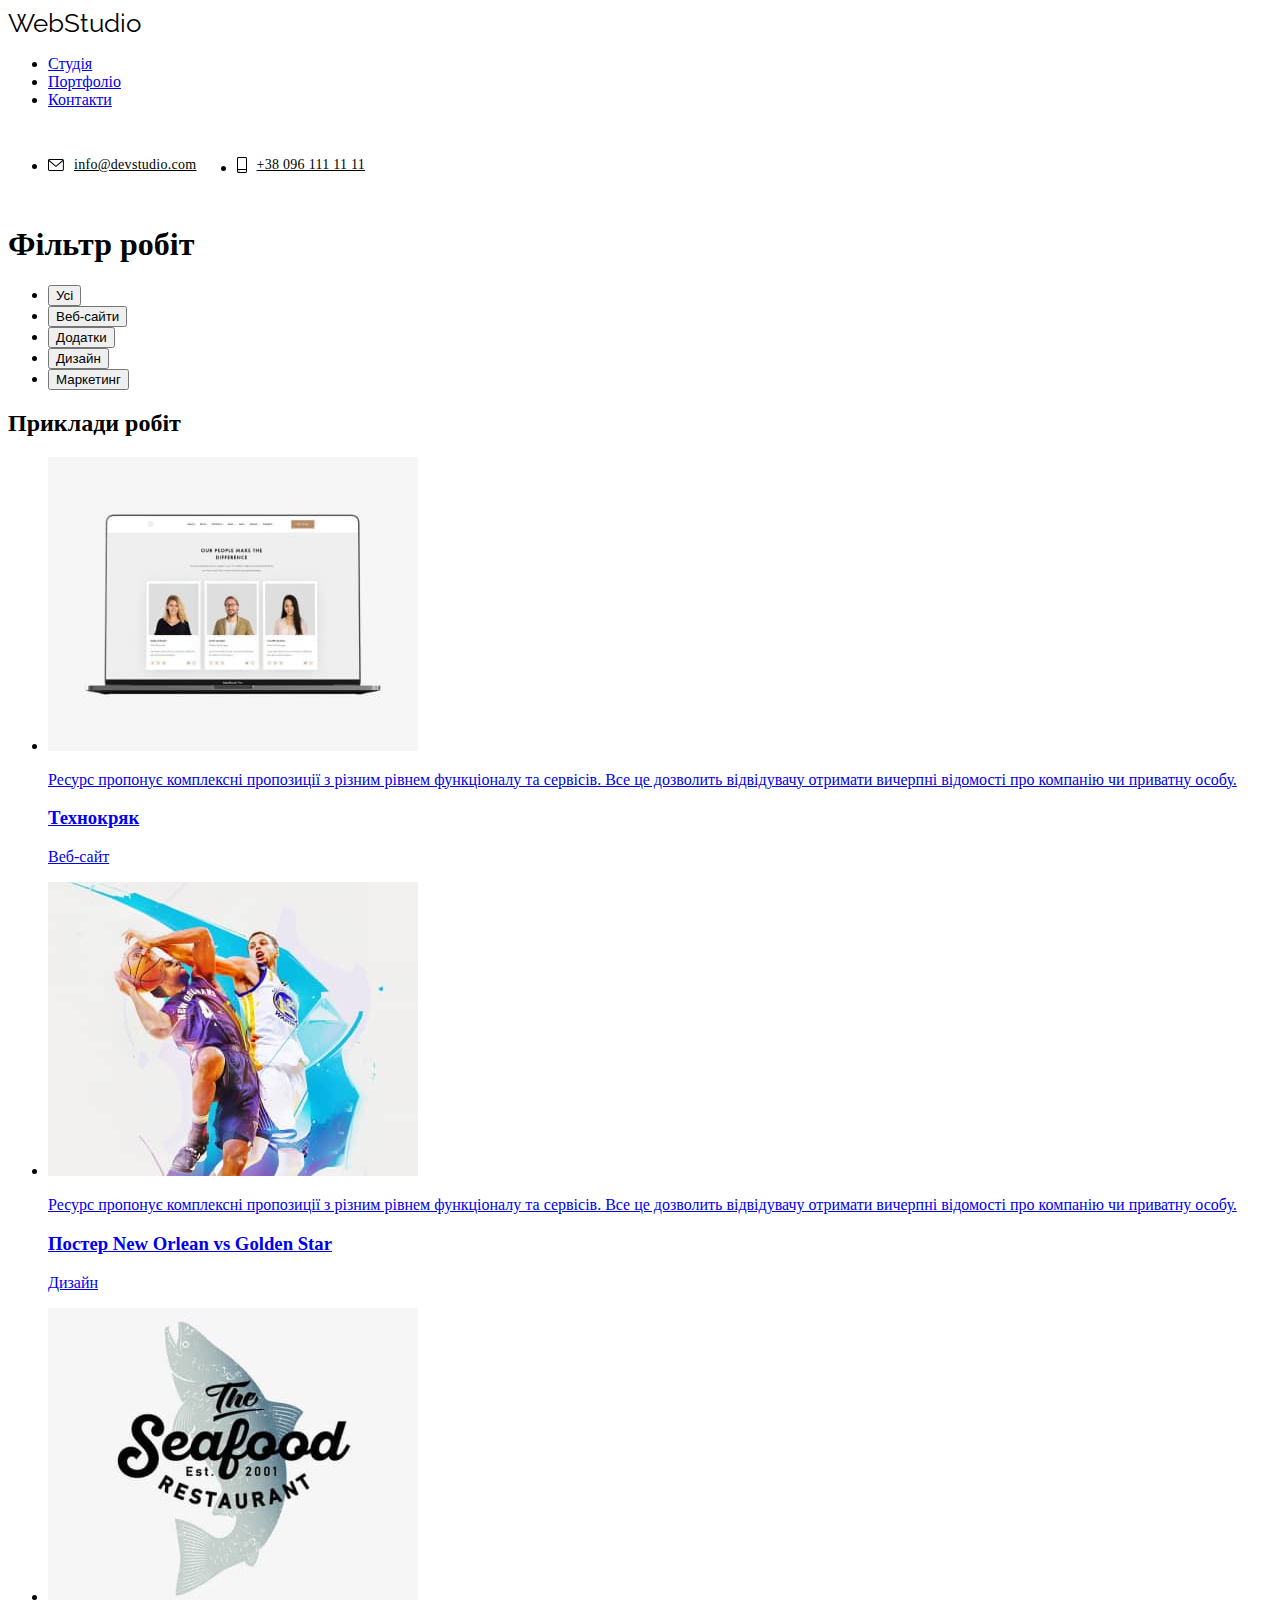
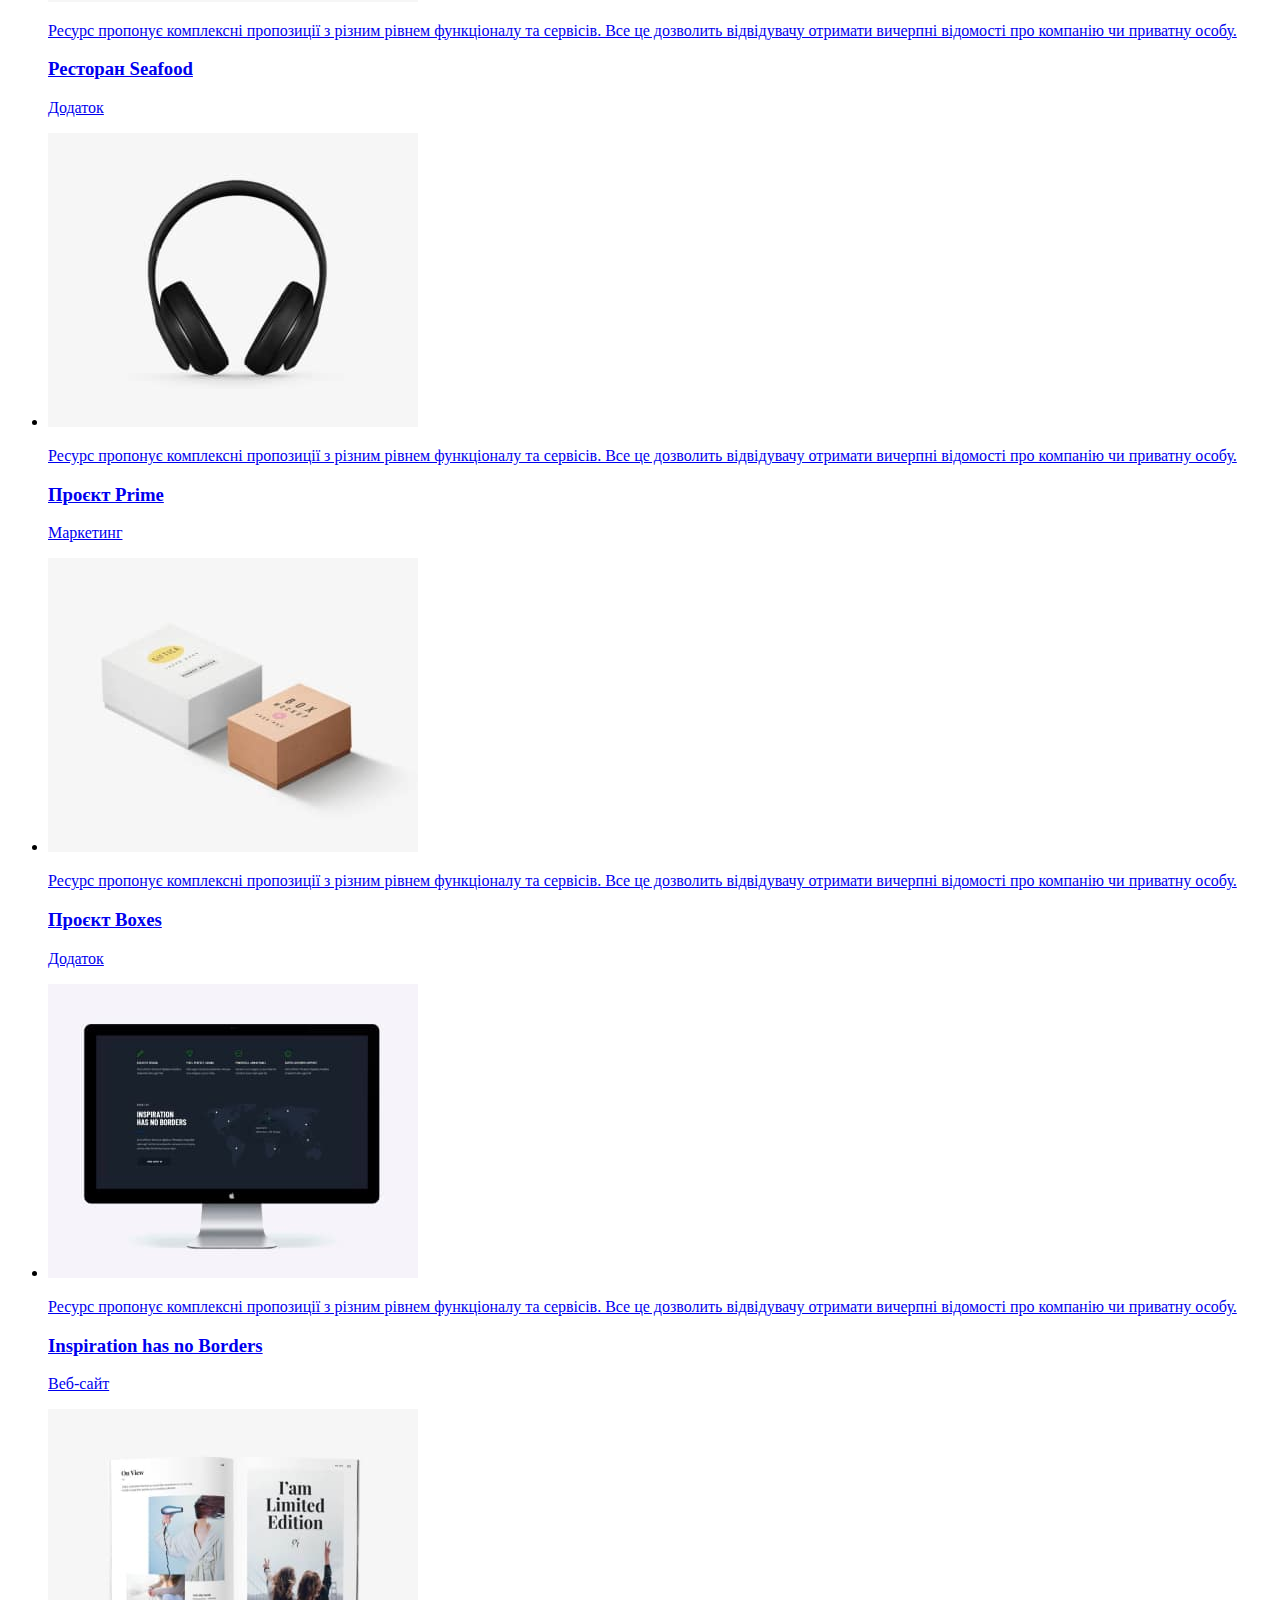
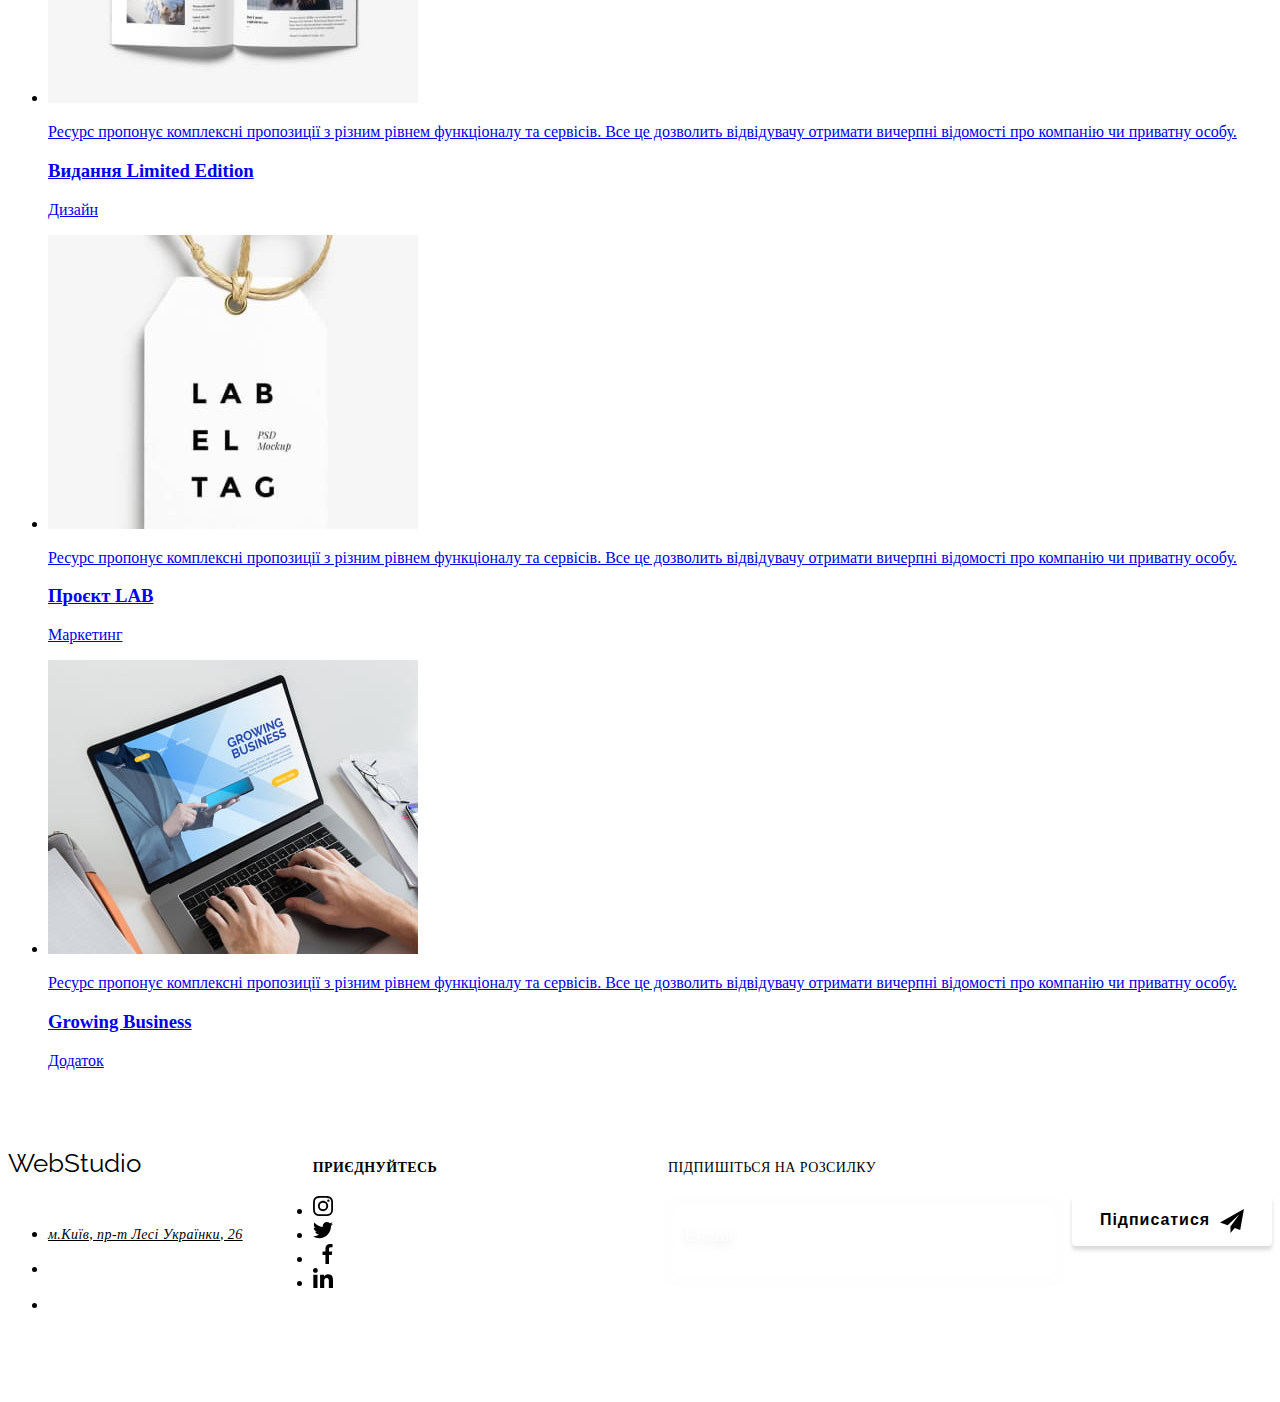
==== commit b43d2dc4: "scss.component" ====
--- a/portfolio.html
+++ b/portfolio.html
@@ -23,8 +23,8 @@
                     <a href=./index.html class="logo">Web<span class="logo__end--dark">Studio</span></a>
                     <ul class="header__menu list">
                         <li class="header__item"><a href="./index.html"
-                                class="header__link ">Студія</a></li>
-                        <li class="header__item"><a href="./portfolio.html" class="header__link header__link--current">Портфоліо</a></li>
+                                class="header__link header__link--current">Студія</a></li>
+                        <li class="header__item"><a href="./portfolio.html" class="header__link">Портфоліо</a></li>
                         <li class="header__item"><a href="#" class="header__link">Контакти</a></li>
                     </ul>
                 </nav>
--- a/css/styles.css
+++ b/css/styles.css
@@ -2,7 +2,7 @@
 /* другорядний колір тексту #212121 */
 /* білий колір тексту #FFFFFF */
 /* акцент тексту  #2196F3 */
-/* другорядний колір фону #F5F4FA */
+/* другорядний колір фону #F5F4FA 
 
 :root {
   --primary-text-color: #757575;
@@ -17,7 +17,7 @@
   --border-head-color: #ececec;
   --icon-color: #afb1b8;
   --icon-close-color: #000000;
-}
+} 
 
 *,
 *::before,
@@ -25,7 +25,7 @@
   box-sizing: border-box;
 }
 
-/* Стилі для обнулення верхніх відступів у елементів */
+Стилі для обнулення верхніх відступів у елементів 
 h1,
 h2,
 h3,
@@ -34,34 +34,34 @@
 h6,
 p {
   margin: 0;
-}
-
-/* Клас для обнулення базових властивостей у списках (ul) */
+} */
+
+/* Клас для обнулення базових властивостей у списках (ul) 
 .list {
   list-style: none;
   padding-left: 0;
   margin: 0;
 }
 
-/* Клас для обнулення базових властивостей у посиланнях */
+/* Клас для обнулення базових властивостей у посиланнях 
 .link {
   text-decoration: none;
   color: inherit;
 }
 
-/* Властивості для коректного відображення картинок */
+/* Властивості для коректного відображення картинок 
 .img {
   display: block;
   max-width: 100%;
   height: auto;
-}
-
-/* Властивості  для обнулення курсива у address */
+}*/
+
+/* Властивості  для обнулення курсива у address 
 .address {
   font-style: normal;
 }
 
-.visually-hidden {
+/*.visually-hidden {
   position: absolute;
   white-space: nowrap;
   width: 1px;
@@ -72,9 +72,9 @@
   clip: rect(0 0 0 0);
   clip-path: inset(50%);
   margin: -1px;
-}
-
-body {
+}*/
+
+/*body {
   color: var(--primary-text-color);
   background-color: var(--white-color);
   font-family: Roboto, sans-serif;
@@ -89,7 +89,22 @@
   width: 1200px;
 }
 
-/*header*/
+/*section
+
+.section {
+  padding: 94px 0;
+}
+
+.section__title {
+  margin-bottom: 50px;
+  color: var(--title-text-color);
+  font-weight: 700;
+  font-size: 36px;
+  line-height: 1.17;
+  text-align: center;
+}*/
+
+/*header
 .header {
   border-bottom: 1px solid var(--border-head-color);
 }
@@ -102,7 +117,7 @@
 .header__nav {
   display: flex;
   align-items: center;
-}
+}*/
 /* logo */
 .logo {
   margin-right: 93px;
@@ -120,34 +135,17 @@
 
 /*nav*/
 
-.header__menu {
-  display: flex;
-}
+
 
 .contact {
   display: flex;
   margin-left: auto;
-}
-.header__item:not(:last-child) {
-  margin-right: 50px;
 }
 
 .contact__item--right{
   margin-left: 40px;
 }
 
-.header__link {
-  display: block;
-  padding-top: 32px;
-  padding-bottom: 32px;
-
-  color: var(--title-text-color);
-  font-weight: 500;
-  font-size: 14px;
-  line-height: 1.14;
-  letter-spacing: 0.02em;
-  transition: color 250ms cubic-bezier(0.4, 0, 0.2, 1);
-}
 
 .contact__link {
   display: flex;
@@ -163,14 +161,14 @@
   transition: color 250ms cubic-bezier(0.4, 0, 0.2, 1);
 }
 
-.header__link:hover,
-.header__link:focus,
+/*.header__link:hover,
+.header__link:focus,*/
 .contact__link:hover,
 .contact__link:focus {
   color: var(--accent-color);
 }
 
-.header__link--current {
+/*.header__link--current {
   color: var(--accent-color);
 }
 
@@ -186,14 +184,14 @@
   height: 4px;
   background: var(--accent-color);
   border-radius: 2px;
-}
+}*/
 
 .contact__icon {
   fill: currentColor;
   margin-right: 10px;
 }
 
-/*hero*/
+/*hero
 .hero {
   max-width: 1600px;
   height: 600px;
@@ -226,22 +224,9 @@
   letter-spacing: 0.06em;
   text-transform: uppercase;
 }
-/*section*/
-
-.section {
-  padding: 94px 0;
-}
-
-.section__title {
-  margin-bottom: 50px;
-  color: var(--title-text-color);
-  font-weight: 700;
-  font-size: 36px;
-  line-height: 1.17;
-  text-align: center;
-}
-
-/*fetures*/
+
+
+/*fetures
 
 .feature {
   display: flex;
@@ -275,7 +260,7 @@
   margin-bottom: 30px;
   background: var(--time-bg-color);
   border-radius: 4px;
-}
+}*/
 
 /*description*/
 
@@ -283,7 +268,7 @@
   padding-top: 0;
 }
 
-.description {
+/*.description {
   display: flex;
 }
 
@@ -310,9 +295,9 @@
 
   color: var(--white-color);
   background: rgba(47, 48, 58, 0.8);
-}
-
-/* team */
+}*/
+
+/* team 
 
 .team {
   display: flex;
@@ -383,8 +368,8 @@
   background-color: var(--accent-color);
   fill: var(--white-color);
 }
-
-/*clients*/
+*/
+/*clients
 
 .client {
   display: flex;
@@ -417,8 +402,8 @@
 .client__icon {
   fill: currentColor;
 }
-
-/* filter*/
+*/
+/* filter
 
 .filter {
   display: flex;
@@ -430,7 +415,7 @@
   margin-left: 8px;
 }
 
-/*examples of work*/
+/*examples of work
 
 .works {
   display: flex;
@@ -512,7 +497,7 @@
   transform: translateY(0);
 }
 
-/*button*/
+button
 
 .button {
   display: inline-block;
@@ -527,7 +512,6 @@
   text-align: center;
   cursor: pointer;
 }
-
 .filter__button {
   color: var(--title-text-color);
   background-color: var(--time-bg-color);
@@ -537,7 +521,7 @@
     background-color 250ms cubic-bezier(0.4, 0, 0.2, 1);
 }
 
-.hero__button {
+/*.hero__button {
   padding: 10px 24px;
   display: inline-block;
   font-weight: 700;
@@ -565,10 +549,10 @@
     0px 2px 2px rgba(0, 0, 0, 0.12);
 }
 
-/* footer */
+/* footer 
 .logo__end--white {
   color: var(--white-color);
-}
+}*/
 
 .section--lower{
   padding: 60px 0px;
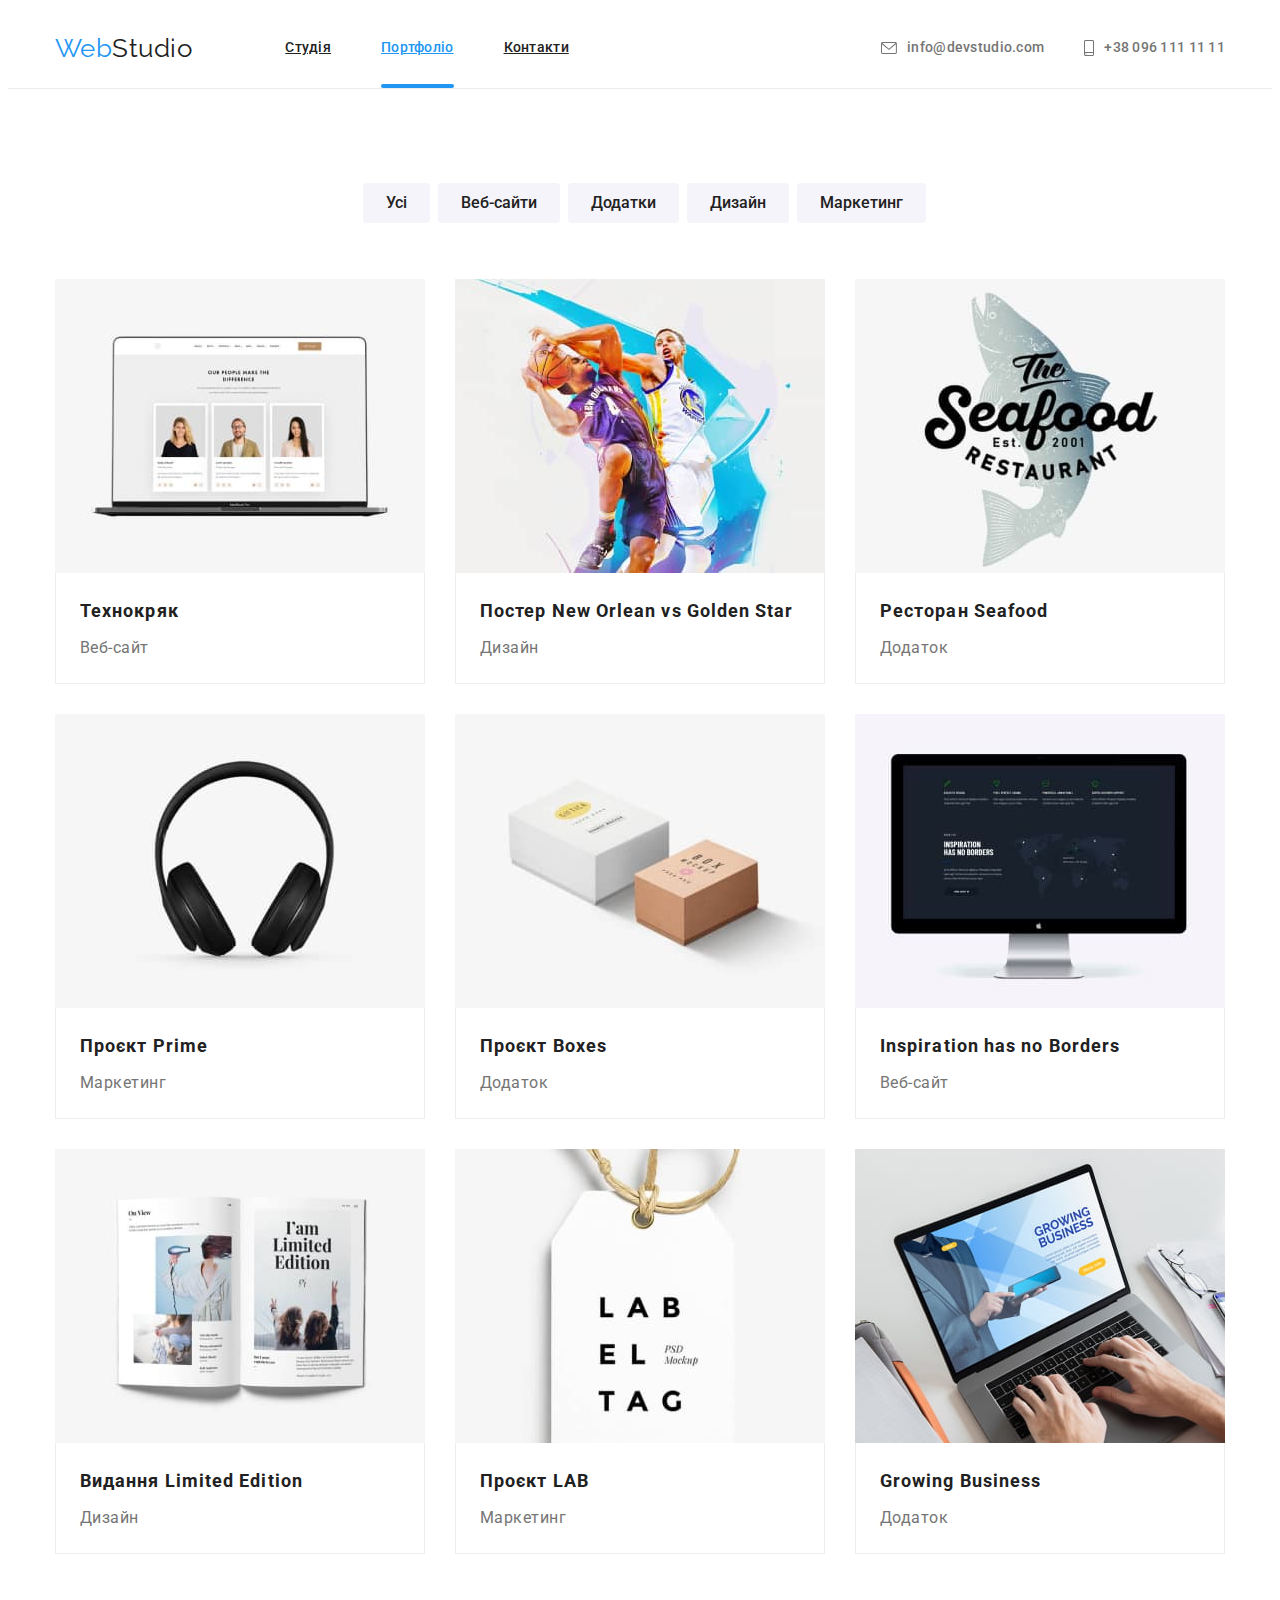
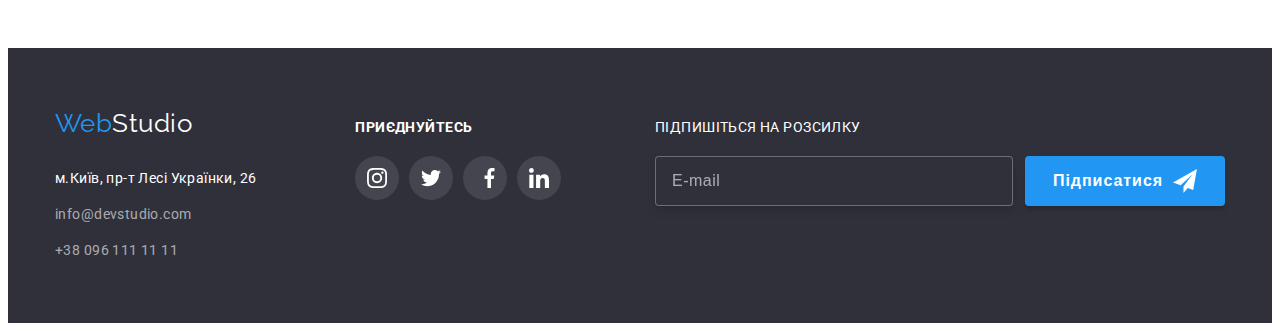
==== commit a3e8e4dc: "scss_layout" ====
--- a/portfolio.html
+++ b/portfolio.html
@@ -13,6 +13,7 @@
         integrity="sha512-wpPYUAdjBVSE4KJnH1VR1HeZfpl1ub8YT/NKx4PuQ5NmX2tKuGu6U/JRp5y+Y8XG2tV+wKQpNHVUX03MfMFn9Q=="
         crossorigin="anonymous" referrerpolicy="no-referrer" />
     <link rel="stylesheet" href="./css/styles.css">
+    <link rel="stylesheet" href="./css/main.min.css">
 </head>
 <body>
     <header class="header">
@@ -23,8 +24,8 @@
                     <a href=./index.html class="logo">Web<span class="logo__end--dark">Studio</span></a>
                     <ul class="header__menu list">
                         <li class="header__item"><a href="./index.html"
-                                class="header__link header__link--current">Студія</a></li>
-                        <li class="header__item"><a href="./portfolio.html" class="header__link">Портфоліо</a></li>
+                                class="header__link ">Студія</a></li>
+                        <li class="header__item"><a href="./portfolio.html" class="header__link header__link--current">Портфоліо</a></li>
                         <li class="header__item"><a href="#" class="header__link">Контакти</a></li>
                     </ul>
                 </nav>
--- a/css/styles.css
+++ b/css/styles.css
@@ -2,9 +2,9 @@
 /* другорядний колір тексту #212121 */
 /* білий колір тексту #FFFFFF */
 /* акцент тексту  #2196F3 */
-/* другорядний колір фону #F5F4FA 
-
-:root {
+/* другорядний колір фону #F5F4FA */
+
+/*:root {
   --primary-text-color: #757575;
   --title-text-color: #212121;
   --accent-color: #2196f3;
@@ -36,32 +36,32 @@
   margin: 0;
 } */
 
-/* Клас для обнулення базових властивостей у списках (ul) 
-.list {
+/* Клас для обнулення базових властивостей у списках (ul) */
+/*.list {
   list-style: none;
   padding-left: 0;
   margin: 0;
-}
-
-/* Клас для обнулення базових властивостей у посиланнях 
-.link {
+}*/
+
+/* Клас для обнулення базових властивостей у посиланнях */
+/*.link {
   text-decoration: none;
   color: inherit;
-}
-
-/* Властивості для коректного відображення картинок 
-.img {
+}*/
+
+/* Властивості для коректного відображення картинок */
+/*.img {
   display: block;
   max-width: 100%;
   height: auto;
 }*/
 
-/* Властивості  для обнулення курсива у address 
-.address {
+/* Властивості  для обнулення курсива у address */
+/*.address {
   font-style: normal;
 }
 
-/*.visually-hidden {
+.visually-hidden {
   position: absolute;
   white-space: nowrap;
   width: 1px;
@@ -72,9 +72,9 @@
   clip: rect(0 0 0 0);
   clip-path: inset(50%);
   margin: -1px;
-}*/
-
-/*body {
+}
+
+body {
   color: var(--primary-text-color);
   background-color: var(--white-color);
   font-family: Roboto, sans-serif;
@@ -87,7 +87,7 @@
   margin-right: auto;
   padding: 0 15px;
   width: 1200px;
-}
+}*/
 
 /*section
 
@@ -118,7 +118,7 @@
   display: flex;
   align-items: center;
 }*/
-/* logo */
+/* logo 
 .logo {
   margin-right: 93px;
 
@@ -132,8 +132,8 @@
 .logo__end--dark {
   color: var(--title-text-color);
 }
-
-/*nav*/
+*/
+/*nav
 
 
 
@@ -161,14 +161,14 @@
   transition: color 250ms cubic-bezier(0.4, 0, 0.2, 1);
 }
 
-/*.header__link:hover,
-.header__link:focus,*/
+.header__link:hover,
+.header__link:focus,
 .contact__link:hover,
 .contact__link:focus {
   color: var(--accent-color);
 }
 
-/*.header__link--current {
+.header__link--current {
   color: var(--accent-color);
 }
 
@@ -184,12 +184,12 @@
   height: 4px;
   background: var(--accent-color);
   border-radius: 2px;
-}*/
+}
 
 .contact__icon {
   fill: currentColor;
   margin-right: 10px;
-}
+}*/
 
 /*hero
 .hero {
@@ -223,7 +223,7 @@
   line-height: 1.36;
   letter-spacing: 0.06em;
   text-transform: uppercase;
-}
+}*/
 
 
 /*fetures
@@ -262,13 +262,13 @@
   border-radius: 4px;
 }*/
 
-/*description*/
+/*description
 
 .section--top {
   padding-top: 0;
 }
 
-/*.description {
+.description {
   display: flex;
 }
 
@@ -367,8 +367,8 @@
 .social-box__link:focus {
   background-color: var(--accent-color);
   fill: var(--white-color);
-}
-*/
+}*/
+
 /*clients
 
 .client {
@@ -401,10 +401,10 @@
 
 .client__icon {
   fill: currentColor;
-}
-*/
-/* filter
-
+}*/
+
+/* filter*/
+/*
 .filter {
   display: flex;
   justify-content: center;
@@ -413,11 +413,11 @@
 
 .filter__item {
   margin-left: 8px;
-}
-
-/*examples of work
-
-.works {
+}*/
+
+/*examples of work*/
+
+/*.works {
   display: flex;
   flex-wrap: wrap;
 }
@@ -495,11 +495,11 @@
 .work__link:hover .work-thumb__overlay,
 .work__link:focus .work-thumb__overlay {
   transform: translateY(0);
-}
-
-button
-
-.button {
+}*/
+
+/*button*/
+
+/*.button {
   display: inline-block;
   min-width: 67px;
   padding: 6px 22px;
@@ -521,7 +521,7 @@
     background-color 250ms cubic-bezier(0.4, 0, 0.2, 1);
 }
 
-/*.hero__button {
+.hero__button {
   padding: 10px 24px;
   display: inline-block;
   font-weight: 700;
@@ -547,12 +547,12 @@
   background-color: var(--accent-bg-color);
   box-shadow: 0px 3px 1px rgba(0, 0, 0, 0.1), 0px 1px 2px rgba(0, 0, 0, 0.08),
     0px 2px 2px rgba(0, 0, 0, 0.12);
-}
-
-/* footer 
-.logo__end--white {
-  color: var(--white-color);
-}*/
+}*/
+
+/* footer */
+/*.logo__end--white {
+  color: var(--white-color);
+}
 
 .section--lower{
   padding: 60px 0px;
@@ -675,9 +675,9 @@
   letter-spacing: 0.03em;
 
   color: rgba(255, 255, 255, 0.6);
-}
-
-/* Modal*/
+}*/
+
+/*Modal
 
 .backdrop {
   position: fixed;
@@ -747,11 +747,11 @@
   line-height: 1.15;
   letter-spacing: 0.03em;
   color: var(--title-text-color);
-}
+}*/
 
 /*Form*/
 
-.form-fild__label {
+/*.form-fild__label {
   color: var(--primary-text-color);
   margin-bottom: 4px;
 
@@ -879,4 +879,4 @@
 
 .submit:hover {
   background: var(--accent-color);
-}
+}*/
--- a/css/main.min.css
+++ b/css/main.min.css
@@ -0,0 +1 @@
+:root{--primary-text-color: #757575;--title-text-color: #212121;--accent-color: #2196f3;--white-color: #ffffff;--primary-bg-color: #f5f5f5;--time-bg-color: #f5f4fa;--hero-bg-color: #2f303a;--accent-bg-color: #188ce8;--border-item-color: #eeeeee;--border-head-color: #ececec;--icon-color: #afb1b8;--icon-close-color: #000000}*,*::before,*::after{-webkit-box-sizing:border-box;box-sizing:border-box}body{color:var(--primary-text-color);background-color:var(--white-color);font-family:Roboto,sans-serif;font-size:16px;letter-spacing:.03em}.img{display:block;max-width:100%;height:auto}.visually-hidden{position:absolute;white-space:nowrap;width:1px;height:1px;overflow:hidden;border:0;padding:0;clip:rect(0 0 0 0);-webkit-clip-path:inset(50%);clip-path:inset(50%);margin:-1px}h1,h2,h3,h4,h5,h6,p{margin:0}.list{list-style:none;padding-left:0;margin:0}.link{text-decoration:none;color:inherit}.address{font-style:normal}.backdrop{position:fixed;top:0;left:0;width:100%;height:100%;background-color:rgba(0,0,0,.2);opacity:1;visibility:visible;-webkit-transition:opacity 250ms cubic-bezier(0.4, 0, 0.2, 1),visibility 250ms cubic-bezier(0.4, 0, 0.2, 1);transition:opacity 250ms cubic-bezier(0.4, 0, 0.2, 1),visibility 250ms cubic-bezier(0.4, 0, 0.2, 1)}.backdrop.is-hidden .modal__container{-webkit-transform:scale(0.9);transform:scale(0.9)}.backdrop.is-hidden{opacity:0;visibility:hidden;pointer-events:none}.button{display:inline-block;min-width:67px;padding:6px 22px;border:1px solid rgba(0,0,0,0);border-radius:4px;font-family:inherit;font-weight:500;font-size:inherit;line-height:1.62;text-align:center;cursor:pointer}.contact{display:-webkit-box;display:-ms-flexbox;display:flex;margin-left:auto}.contact__item--right{margin-left:40px}.contact__link{display:-webkit-box;display:-ms-flexbox;display:flex;padding-top:32px;padding-bottom:32px;-webkit-box-align:center;-ms-flex-align:center;align-items:center;color:var(--primary-text-color);font-weight:500;font-size:14px;line-height:1.14;letter-spacing:.02em;-webkit-transition:color 250ms cubic-bezier(0.4, 0, 0.2, 1);transition:color 250ms cubic-bezier(0.4, 0, 0.2, 1)}.contact__link:hover,.contact__link:focus{color:var(--accent-color)}.contact__icon{fill:currentColor;margin-right:10px}.logo{margin-right:93px;color:var(--accent-color);font-family:Raleway,sans-serif;font-size:26px;line-height:1.19;list-style:none;text-decoration:none}.logo__end--dark{color:var(--title-text-color)}.logo__end--white{color:var(--white-color)}.modal__container{padding:40px;width:100%;max-width:528px;height:100%;max-height:581px;background-color:var(--white-color);-webkit-transform:scale(1);transform:scale(1);-webkit-transition:-webkit-transform 250ms cubic-bezier(0.4, 0, 0.2, 1);transition:-webkit-transform 250ms cubic-bezier(0.4, 0, 0.2, 1);transition:transform 250ms cubic-bezier(0.4, 0, 0.2, 1);transition:transform 250ms cubic-bezier(0.4, 0, 0.2, 1), -webkit-transform 250ms cubic-bezier(0.4, 0, 0.2, 1)}.modal{position:relative;display:-webkit-box;display:-ms-flexbox;display:flex;-webkit-box-align:center;-ms-flex-align:center;align-items:center;-webkit-box-pack:center;-ms-flex-pack:center;justify-content:center;padding:20px 0;height:100%}.backdrop.is-hidden .modal__container{-webkit-transform:scale(0.9);transform:scale(0.9)}.modal__close{position:absolute;top:8px;right:8px;width:30px;height:30px;padding:6px;display:-webkit-box;display:-ms-flexbox;display:flex;cursor:pointer;border-radius:50%;border:1px solid rgba(0,0,0,.1);background-color:var(--white-color);fill:var(--icon-close-color);-webkit-transition:fill 250ms cubic-bezier(0.4, 0, 0.2, 1);transition:fill 250ms cubic-bezier(0.4, 0, 0.2, 1)}.modal__close:hover{fill:var(--accent-color)}.modal__title{text-align:center;margin-bottom:12px;font-weight:700;font-size:20px;line-height:1.15;letter-spacing:.03em;color:var(--title-text-color)}.social-box{display:-webkit-box;display:-ms-flexbox;display:flex;padding:16px 32px 0px 32px;gap:10px}.social-box__link{display:-webkit-box;display:-ms-flexbox;display:flex;-webkit-box-align:center;-ms-flex-align:center;align-items:center;-webkit-box-pack:center;-ms-flex-pack:center;justify-content:center;width:44px;height:44px;background-color:var(--white-color);fill:var(--icon-color);border-radius:50%;-webkit-transition:background-color 250ms cubic-bezier(0.4, 0, 0.2, 1),fill 250ms cubic-bezier(0.4, 0, 0.2, 1);transition:background-color 250ms cubic-bezier(0.4, 0, 0.2, 1),fill 250ms cubic-bezier(0.4, 0, 0.2, 1)}.social-box__link:last-child{margin-right:0px}.social-box__link:hover,.social-box__link:focus{background-color:var(--accent-color);fill:var(--white-color)}.social-box__text{margin-bottom:20px;font-weight:700;font-size:14px;line-height:1.14;letter-spacing:.03em;text-transform:uppercase;color:var(--white-color)}.social-box--footer{padding:0}.social-box__link--dark{fill:var(--white-color);background:rgba(255,255,255,.1)}.subscription__form{display:-webkit-box;display:-ms-flexbox;display:flex;gap:12px}.subscription{margin-left:auto}.subscription__button{display:-webkit-box;display:-ms-flexbox;display:flex;-webkit-box-align:center;-ms-flex-align:center;align-items:center;text-align:center;gap:10px;padding:10px 28px;width:200px;height:50px;font-weight:700;font-size:16px;line-height:1.88;letter-spacing:.06em;color:var(--white-color);background-color:var(--accent-color);-webkit-box-shadow:0px 4px 4px rgba(0,0,0,.15);box-shadow:0px 4px 4px rgba(0,0,0,.15);border-radius:4px;border:none}.subscription__icon{fill:currentColor}.subscription__text{margin-bottom:20px;font-size:14px;line-height:1.14;letter-spacing:.03em;text-transform:uppercase;color:var(--white-color)}.subscription__input{padding:15px 16px;height:50px;width:358px;color:var(--white-color);background-color:var(--hero-bg-color);border:1px solid rgba(255,255,255,.3);-webkit-filter:drop-shadow(0px 4px 4px rgba(0, 0, 0, 0.15));filter:drop-shadow(0px 4px 4px rgba(0, 0, 0, 0.15));border-radius:4px;outline:none}.subscription__input::-webkit-input-placeholder{font-size:16px;line-height:1.25;letter-spacing:.03em;color:rgba(255,255,255,.6)}.subscription__input::-moz-placeholder{font-size:16px;line-height:1.25;letter-spacing:.03em;color:rgba(255,255,255,.6)}.subscription__input:-ms-input-placeholder{font-size:16px;line-height:1.25;letter-spacing:.03em;color:rgba(255,255,255,.6)}.subscription__input::-ms-input-placeholder{font-size:16px;line-height:1.25;letter-spacing:.03em;color:rgba(255,255,255,.6)}.subscription__input::placeholder{font-size:16px;line-height:1.25;letter-spacing:.03em;color:rgba(255,255,255,.6)}.container{margin-left:auto;margin-right:auto;padding:0 15px;width:1200px}.section{padding:94px 0}.section__title{margin-bottom:50px;color:var(--title-text-color);font-weight:700;font-size:36px;line-height:1.17;text-align:center}.section--top{padding-top:0}.header{border-bottom:1px solid var(--border-head-color)}.header__field{display:-webkit-box;display:-ms-flexbox;display:flex;-webkit-box-align:center;-ms-flex-align:center;align-items:center}.header__nav{display:-webkit-box;display:-ms-flexbox;display:flex;-webkit-box-align:center;-ms-flex-align:center;align-items:center}.header__menu{display:-webkit-box;display:-ms-flexbox;display:flex}.header__item:not(:last-child){margin-right:50px}.header__link{display:block;padding-top:32px;padding-bottom:32px;color:var(--title-text-color);font-weight:500;font-size:14px;line-height:1.14;letter-spacing:.02em;-webkit-transition:color 250ms cubic-bezier(0.4, 0, 0.2, 1);transition:color 250ms cubic-bezier(0.4, 0, 0.2, 1)}.header__link:hover,.header__link:focus{color:var(--accent-color)}.header__link--current{color:var(--accent-color)}.header__item{position:relative}.header__link--current::after{content:"";position:absolute;bottom:0;left:0;width:100%;height:4px;background:var(--accent-color);border-radius:2px}.hero{max-width:1600px;height:600px;margin-left:auto;margin-right:auto;padding-top:200px;padding-bottom:200px;text-align:center;background-color:var(--hero-bg-color);background-image:-webkit-gradient(linear, left top, right top, from(rgba(47, 48, 58, 0.4)), to(rgba(47, 48, 58, 0.4))),url(../images/img18.jpg);background-image:linear-gradient(to right, rgba(47, 48, 58, 0.4), rgba(47, 48, 58, 0.4)),url(../images/img18.jpg);background-repeat:no-repeat;background-position:center;background-size:cover}.hero__title{max-width:696px;margin-left:auto;margin-right:auto;margin-bottom:30px;color:var(--white-color);font-weight:900;font-size:44px;line-height:1.36;letter-spacing:.06em;text-transform:uppercase}.hero__button{padding:10px 24px;display:inline-block;font-weight:700;line-height:1.87;-webkit-box-align:center;-ms-flex-align:center;align-items:center;text-align:center;letter-spacing:.06em;border-color:var(--accent-color);color:var(--white-color);background-color:var(--accent-color);-webkit-box-shadow:0px 4px 4px rgba(0,0,0,.15);box-shadow:0px 4px 4px rgba(0,0,0,.15);-webkit-transition:background-color 250ms cubic-bezier(0.4, 0, 0.2, 1);transition:background-color 250ms cubic-bezier(0.4, 0, 0.2, 1)}.hero__button:hover,.hero__button:focus{background-color:var(--accent-bg-color)}.feature{display:-webkit-box;display:-ms-flexbox;display:flex;padding:0}.feature__item{-ms-flex-preferred-size:270px;flex-basis:270px;margin-right:30px}.feature__item:last-child{margin-right:0}.feature__title{margin-bottom:10px;color:var(--title-text-color);font-weight:700;font-size:14px;line-height:1.14;text-transform:uppercase}.feature__text{margin-bottom:0;font-size:14px;line-height:1.71}.feature__box-icon{padding:25px 100px;margin-bottom:30px;background:var(--time-bg-color);border-radius:4px}.description{display:-webkit-box;display:-ms-flexbox;display:flex}.discription__item:not(:last-child){margin-right:30px}.discription__item{position:relative}.description__text{position:absolute;bottom:0;width:100%;padding-top:27px;padding-bottom:27px;font-weight:700;font-size:14px;line-height:1.14;letter-spacing:.03em;text-align:center;text-transform:uppercase;color:var(--white-color);background:rgba(47,48,58,.8)}.team{display:-webkit-box;display:-ms-flexbox;display:flex}.team__item+.team__item{margin-left:30px}.team__item{-webkit-box-shadow:0px 1px 3px rgba(0,0,0,.12),0px 1px 1px rgba(0,0,0,.14),0px 2px 1px rgba(0,0,0,.2);box-shadow:0px 1px 3px rgba(0,0,0,.12),0px 1px 1px rgba(0,0,0,.14),0px 2px 1px rgba(0,0,0,.2);border-radius:0px 0px 4px 4px;background-color:var(--white-color)}.section--gray{background-color:var(--time-bg-color)}.team-card{padding-bottom:30px}.team-card__img{margin-bottom:30px}.team-card__title{margin-bottom:10px;color:var(--title-text-color);font-weight:500;line-height:1.19;text-align:center}.team-card__text{margin-bottom:0;line-height:1.19;text-align:center}.client{display:-webkit-box;display:-ms-flexbox;display:flex;-webkit-box-align:center;-ms-flex-align:center;align-items:center;-webkit-box-pack:center;-ms-flex-pack:center;justify-content:center;gap:30px}.client__link{display:-webkit-box;display:-ms-flexbox;display:flex;-webkit-box-align:center;-ms-flex-align:center;align-items:center;-webkit-box-pack:center;-ms-flex-pack:center;justify-content:center;width:170px;height:92px;border-radius:4px;border:1px solid var(--icon-color);color:var(--icon-color);-webkit-transition:border 250ms cubic-bezier(0.4, 0, 0.2, 1),color 250ms cubic-bezier(0.4, 0, 0.2, 1);transition:border 250ms cubic-bezier(0.4, 0, 0.2, 1),color 250ms cubic-bezier(0.4, 0, 0.2, 1)}.client__link:hover,.client__link:focus{border:1px solid var(--accent-color);color:var(--accent-color)}.client__icon{fill:currentColor}.filter{display:-webkit-box;display:-ms-flexbox;display:flex;-webkit-box-pack:center;-ms-flex-pack:center;justify-content:center;margin-bottom:56px}.filter__item{margin-left:8px}.filter__button{color:var(--title-text-color);background-color:var(--time-bg-color);-webkit-box-shadow:none;box-shadow:none;-webkit-transition:color 250ms cubic-bezier(0.4, 0, 0.2, 1),background-color 250ms cubic-bezier(0.4, 0, 0.2, 1),-webkit-box-shadow 250ms cubic-bezier(0.4, 0, 0.2, 1);transition:color 250ms cubic-bezier(0.4, 0, 0.2, 1),background-color 250ms cubic-bezier(0.4, 0, 0.2, 1),-webkit-box-shadow 250ms cubic-bezier(0.4, 0, 0.2, 1);transition:box-shadow 250ms cubic-bezier(0.4, 0, 0.2, 1),color 250ms cubic-bezier(0.4, 0, 0.2, 1),background-color 250ms cubic-bezier(0.4, 0, 0.2, 1);transition:box-shadow 250ms cubic-bezier(0.4, 0, 0.2, 1),color 250ms cubic-bezier(0.4, 0, 0.2, 1),background-color 250ms cubic-bezier(0.4, 0, 0.2, 1),-webkit-box-shadow 250ms cubic-bezier(0.4, 0, 0.2, 1)}.filter__button:hover,.filter__button:focus{color:var(--white-color);background-color:var(--accent-bg-color);-webkit-box-shadow:0px 3px 1px rgba(0,0,0,.1),0px 1px 2px rgba(0,0,0,.08),0px 2px 2px rgba(0,0,0,.12);box-shadow:0px 3px 1px rgba(0,0,0,.1),0px 1px 2px rgba(0,0,0,.08),0px 2px 2px rgba(0,0,0,.12)}.works{display:-webkit-box;display:-ms-flexbox;display:flex;-ms-flex-wrap:wrap;flex-wrap:wrap}.work{display:-webkit-box;display:-ms-flexbox;display:flex;-webkit-box-pack:column;-ms-flex-pack:column;justify-content:column;width:370px;margin-right:30px;margin-bottom:30px}.work:nth-child(3n){margin-right:0px}.work:nth-last-child(-n+3){margin-bottom:0px}.work-card{padding:20px 24px;border:1px solid var(--border-item-color);border-top:none}.work-card__title{margin-bottom:4px;color:var(--title-text-color);font-weight:700;font-size:18px;line-height:2;letter-spacing:.06em}.work-card__text{margin-bottom:0;color:var(--primary-text-color);line-height:1.88}.work__link{-webkit-box-shadow:none;box-shadow:none;-webkit-transition:-webkit-box-shadow 250ms cubic-bezier(0.4, 0, 0.2, 1);transition:-webkit-box-shadow 250ms cubic-bezier(0.4, 0, 0.2, 1);transition:box-shadow 250ms cubic-bezier(0.4, 0, 0.2, 1);transition:box-shadow 250ms cubic-bezier(0.4, 0, 0.2, 1), -webkit-box-shadow 250ms cubic-bezier(0.4, 0, 0.2, 1)}.work__link:hover,.work__link:focus{-webkit-box-shadow:0px 1px 1px rgba(0,0,0,.12),0px 4px 4px rgba(0,0,0,.06),1px 4px 6px rgba(0,0,0,.16);box-shadow:0px 1px 1px rgba(0,0,0,.12),0px 4px 4px rgba(0,0,0,.06),1px 4px 6px rgba(0,0,0,.16)}.work-thumb{position:relative;overflow:hidden}.work-thumb__overlay{position:absolute;width:100%;height:100%;top:0;left:0;-webkit-transform:translateY(100%);transform:translateY(100%);-webkit-transition:-webkit-transform 250ms cubic-bezier(0.4, 0, 0.2, 1);transition:-webkit-transform 250ms cubic-bezier(0.4, 0, 0.2, 1);transition:transform 250ms cubic-bezier(0.4, 0, 0.2, 1);transition:transform 250ms cubic-bezier(0.4, 0, 0.2, 1), -webkit-transform 250ms cubic-bezier(0.4, 0, 0.2, 1);padding:63px 27px;font-size:18px;line-height:1.56;letter-spacing:.03em;color:var(--white-color);background:rgba(33,150,243,.9)}.work__link:hover .work-thumb__overlay,.work__link:focus .work-thumb__overlay{-webkit-transform:translateY(0);transform:translateY(0)}.section--lower{padding:60px 0px;background-color:var(--hero-bg-color)}.container--lower{display:-webkit-box;display:-ms-flexbox;display:flex;-webkit-box-align:baseline;-ms-flex-align:baseline;align-items:baseline}.address{padding-top:28px}.address__link{color:rgba(255,255,255,.6);font-size:14px;line-height:1.71;letter-spacing:.03em;-webkit-transition:color 250ms cubic-bezier(0.4, 0, 0.2, 1);transition:color 250ms cubic-bezier(0.4, 0, 0.2, 1)}.address__item{margin-bottom:12px}.address__item:last-child{margin-bottom:0px}.address__link--map{display:inline-block;color:var(--white-color)}.address__link:hover,.address__link:focus{color:var(--accent-color)}.address-box{margin-right:70px}.form-fild__label{color:var(--primary-text-color);margin-bottom:4px;font-weight:400;font-size:12px;line-height:1.17;letter-spacing:.01em}.form-fild__input{padding:0 12px 0 42px;height:40px;width:100%;border:1px solid rgba(33,33,33,.2);border-radius:4px;outline:none}.form-fild__textarea{padding:12px 16px;height:120px;width:100%;margin-bottom:20px;border:1px solid rgba(33,33,33,.2);border-radius:4px;outline:none}.form-fild__input:focus{border-color:var(--accent-color)}.form-fild__input:focus+.form-fild-icon{fill:var(--accent-color)}.form-fild__textarea:focus{border-color:var(--accent-color)}.form-fild__textarea::-webkit-input-placeholder{font-size:12px;line-height:1.17;letter-spacing:.01em;color:rgba(117,117,117,.5)}.form-fild__textarea::-moz-placeholder{font-size:12px;line-height:1.17;letter-spacing:.01em;color:rgba(117,117,117,.5)}.form-fild__textarea:-ms-input-placeholder{font-size:12px;line-height:1.17;letter-spacing:.01em;color:rgba(117,117,117,.5)}.form-fild__textarea::-ms-input-placeholder{font-size:12px;line-height:1.17;letter-spacing:.01em;color:rgba(117,117,117,.5)}.form-fild__textarea::placeholder{font-size:12px;line-height:1.17;letter-spacing:.01em;color:rgba(117,117,117,.5)}.modal__form-fild{margin-bottom:10px}.form-fild__control{position:relative}.form-fild__icon{position:absolute;top:50%;left:12px;-webkit-transform:translateY(-50%);transform:translateY(-50%)}.checkbox__label{position:relative;padding-left:24px;font-size:14px;line-height:1.71;letter-spacing:.03em}.checkbox__input{-webkit-appearance:none;-moz-appearance:none;appearance:none}.checkbox__icon{position:absolute;margin:4px 8px 0 0;width:16px;height:15px;fill:rgba(0,0,0,0);background-color:var(--white-color);border:var(--title-text-color) solid 2px;border-radius:2px;-webkit-transition:border-color 250ms cubic-bezier(0.4, 0, 0.2, 1),background-color 250ms cubic-bezier(0.4, 0, 0.2, 1),fill 250ms cubic-bezier(0.4, 0, 0.2, 1);transition:border-color 250ms cubic-bezier(0.4, 0, 0.2, 1),background-color 250ms cubic-bezier(0.4, 0, 0.2, 1),fill 250ms cubic-bezier(0.4, 0, 0.2, 1)}.checkbox__input:checked+.checkbox__icon{fill:var(--white-color);background-color:var(--accent-color);border-color:var(--accent-color)}.checkbox__link{color:var(--accent-color);-webkit-text-decoration-skip-ink:none;text-decoration-skip-ink:none}.checkbox__submit{margin-top:30px}.submit{display:-webkit-box;display:-ms-flexbox;display:flex;margin:0 auto;padding:10px 52px;-webkit-box-align:center;-ms-flex-align:center;align-items:center;-webkit-box-pack:center;-ms-flex-pack:center;justify-content:center;text-align:center;width:200px;height:50px;font-weight:700;font-size:16px;line-height:1.88;letter-spacing:.06em;border-color:var(--accent-color);color:var(--white-color);background-color:var(--accent-bg-color);cursor:pointer;-webkit-box-shadow:0px 4px 4px rgba(0,0,0,.15);box-shadow:0px 4px 4px rgba(0,0,0,.15);border-radius:4px;-webkit-transition:background-color 250ms cubic-bezier(0.4, 0, 0.2, 1);transition:background-color 250ms cubic-bezier(0.4, 0, 0.2, 1)}.submit:hover{background:var(--accent-color)}/*# sourceMappingURL=main.min.css.map */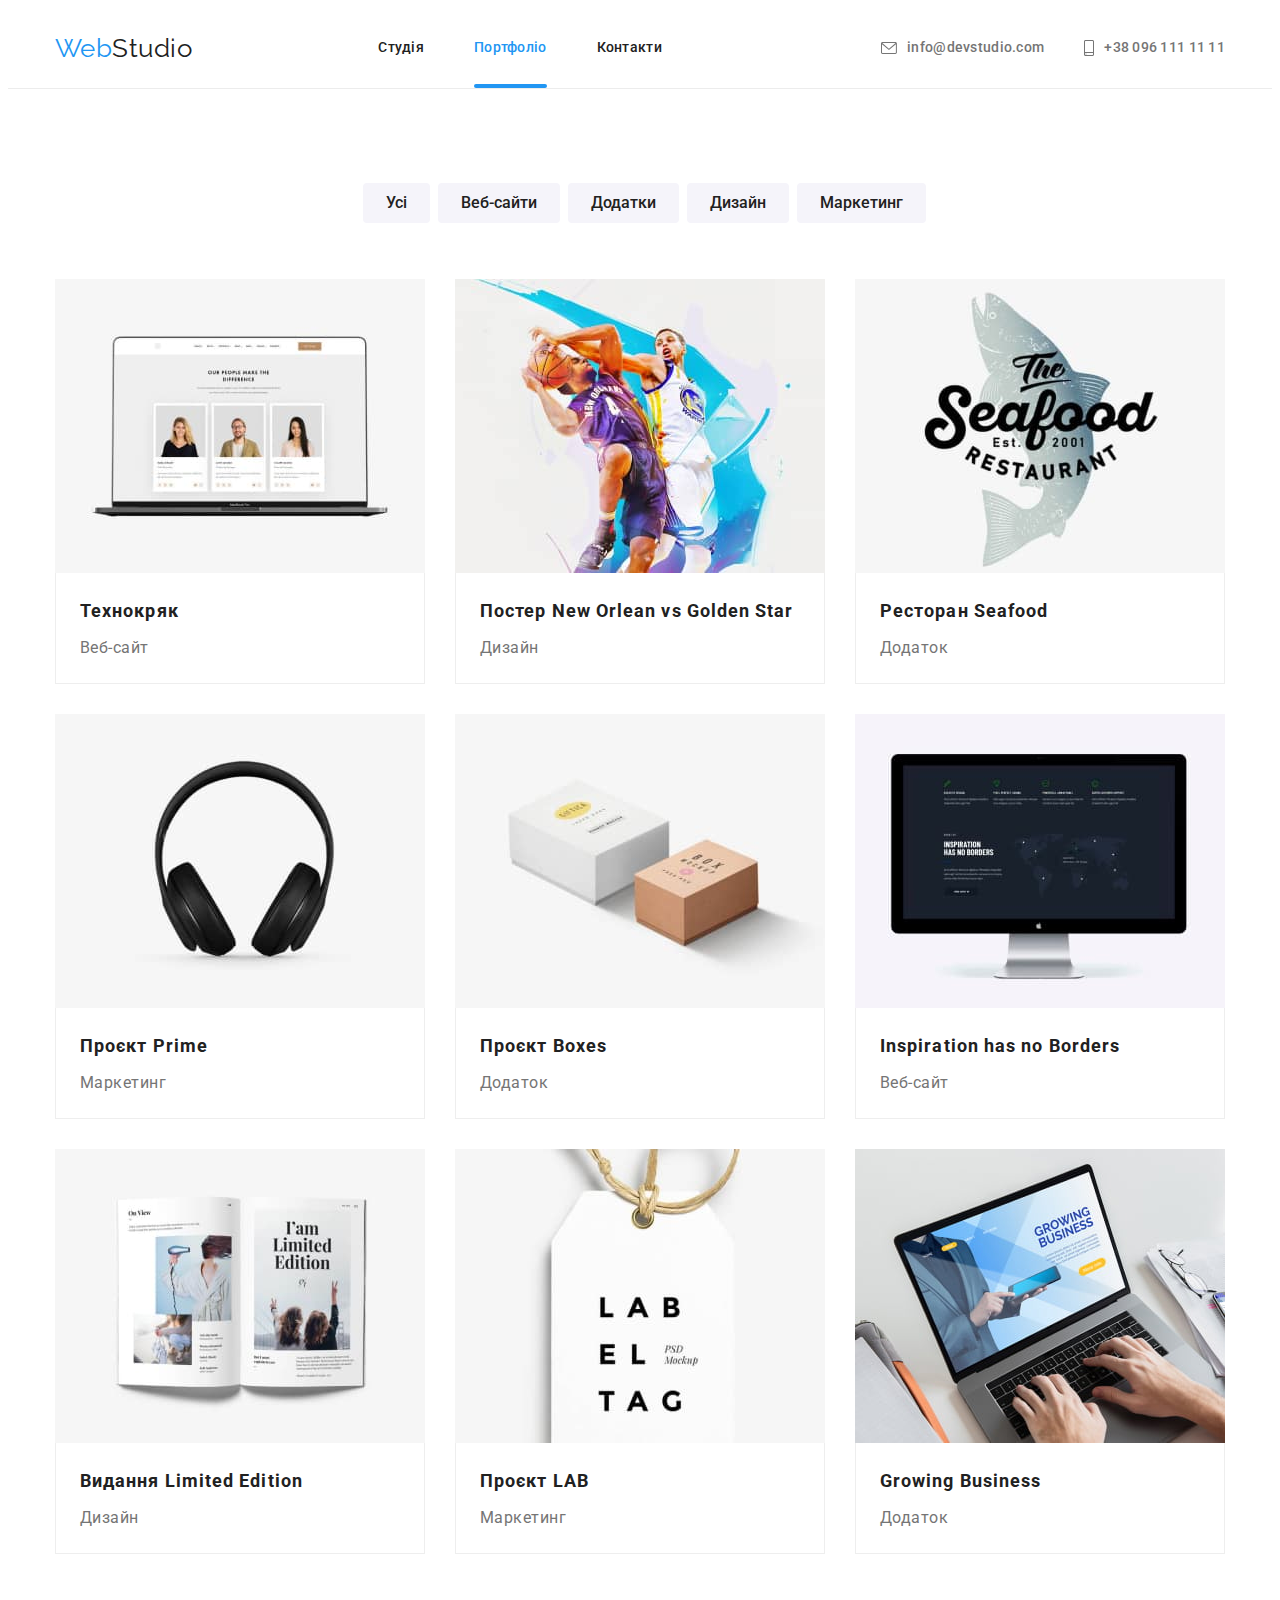
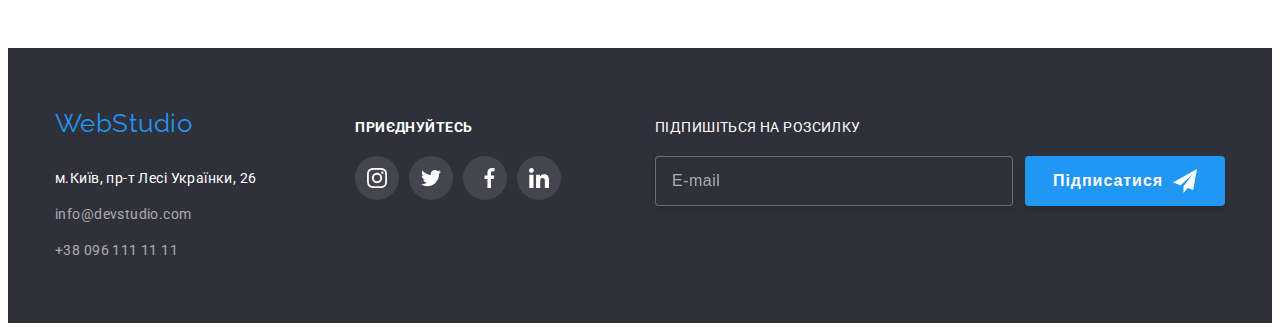
==== commit b202721e: "logo-change" ====
--- a/portfolio.html
+++ b/portfolio.html
@@ -21,12 +21,12 @@
         <div class="container">
             <div class="header__field">
                 <nav class="header__nav">
-                    <a href=./index.html class="logo">Web<span class="logo__end--dark">Studio</span></a>
+                    <a href=./index.html class="logo">Web<span class="logo logo--dark">Studio</span></a>
                     <ul class="header__menu list">
                         <li class="header__item"><a href="./index.html"
-                                class="header__link ">Студія</a></li>
-                        <li class="header__item"><a href="./portfolio.html" class="header__link header__link--current">Портфоліо</a></li>
-                        <li class="header__item"><a href="#" class="header__link">Контакти</a></li>
+                                class="header__link link">Студія</a></li>
+                        <li class="header__item"><a href="./portfolio.html" class="header__link header__link--current link">Портфоліо</a></li>
+                        <li class="header__item"><a href="#" class="header__link link">Контакти</a></li>
                     </ul>
                 </nav>
                 <ul class="contact list">
--- a/css/main.min.css
+++ b/css/main.min.css
@@ -1 +1 @@
-:root{--primary-text-color: #757575;--title-text-color: #212121;--accent-color: #2196f3;--white-color: #ffffff;--primary-bg-color: #f5f5f5;--time-bg-color: #f5f4fa;--hero-bg-color: #2f303a;--accent-bg-color: #188ce8;--border-item-color: #eeeeee;--border-head-color: #ececec;--icon-color: #afb1b8;--icon-close-color: #000000}*,*::before,*::after{-webkit-box-sizing:border-box;box-sizing:border-box}body{color:var(--primary-text-color);background-color:var(--white-color);font-family:Roboto,sans-serif;font-size:16px;letter-spacing:.03em}.img{display:block;max-width:100%;height:auto}.visually-hidden{position:absolute;white-space:nowrap;width:1px;height:1px;overflow:hidden;border:0;padding:0;clip:rect(0 0 0 0);-webkit-clip-path:inset(50%);clip-path:inset(50%);margin:-1px}h1,h2,h3,h4,h5,h6,p{margin:0}.list{list-style:none;padding-left:0;margin:0}.link{text-decoration:none;color:inherit}.address{font-style:normal}.backdrop{position:fixed;top:0;left:0;width:100%;height:100%;background-color:rgba(0,0,0,.2);opacity:1;visibility:visible;-webkit-transition:opacity 250ms cubic-bezier(0.4, 0, 0.2, 1),visibility 250ms cubic-bezier(0.4, 0, 0.2, 1);transition:opacity 250ms cubic-bezier(0.4, 0, 0.2, 1),visibility 250ms cubic-bezier(0.4, 0, 0.2, 1)}.backdrop.is-hidden .modal__container{-webkit-transform:scale(0.9);transform:scale(0.9)}.backdrop.is-hidden{opacity:0;visibility:hidden;pointer-events:none}.button{display:inline-block;min-width:67px;padding:6px 22px;border:1px solid rgba(0,0,0,0);border-radius:4px;font-family:inherit;font-weight:500;font-size:inherit;line-height:1.62;text-align:center;cursor:pointer}.contact{display:-webkit-box;display:-ms-flexbox;display:flex;margin-left:auto}.contact__item--right{margin-left:40px}.contact__link{display:-webkit-box;display:-ms-flexbox;display:flex;padding-top:32px;padding-bottom:32px;-webkit-box-align:center;-ms-flex-align:center;align-items:center;color:var(--primary-text-color);font-weight:500;font-size:14px;line-height:1.14;letter-spacing:.02em;-webkit-transition:color 250ms cubic-bezier(0.4, 0, 0.2, 1);transition:color 250ms cubic-bezier(0.4, 0, 0.2, 1)}.contact__link:hover,.contact__link:focus{color:var(--accent-color)}.contact__icon{fill:currentColor;margin-right:10px}.logo{margin-right:93px;color:var(--accent-color);font-family:Raleway,sans-serif;font-size:26px;line-height:1.19;list-style:none;text-decoration:none}.logo__end--dark{color:var(--title-text-color)}.logo__end--white{color:var(--white-color)}.modal__container{padding:40px;width:100%;max-width:528px;height:100%;max-height:581px;background-color:var(--white-color);-webkit-transform:scale(1);transform:scale(1);-webkit-transition:-webkit-transform 250ms cubic-bezier(0.4, 0, 0.2, 1);transition:-webkit-transform 250ms cubic-bezier(0.4, 0, 0.2, 1);transition:transform 250ms cubic-bezier(0.4, 0, 0.2, 1);transition:transform 250ms cubic-bezier(0.4, 0, 0.2, 1), -webkit-transform 250ms cubic-bezier(0.4, 0, 0.2, 1)}.modal{position:relative;display:-webkit-box;display:-ms-flexbox;display:flex;-webkit-box-align:center;-ms-flex-align:center;align-items:center;-webkit-box-pack:center;-ms-flex-pack:center;justify-content:center;padding:20px 0;height:100%}.backdrop.is-hidden .modal__container{-webkit-transform:scale(0.9);transform:scale(0.9)}.modal__close{position:absolute;top:8px;right:8px;width:30px;height:30px;padding:6px;display:-webkit-box;display:-ms-flexbox;display:flex;cursor:pointer;border-radius:50%;border:1px solid rgba(0,0,0,.1);background-color:var(--white-color);fill:var(--icon-close-color);-webkit-transition:fill 250ms cubic-bezier(0.4, 0, 0.2, 1);transition:fill 250ms cubic-bezier(0.4, 0, 0.2, 1)}.modal__close:hover{fill:var(--accent-color)}.modal__title{text-align:center;margin-bottom:12px;font-weight:700;font-size:20px;line-height:1.15;letter-spacing:.03em;color:var(--title-text-color)}.social-box{display:-webkit-box;display:-ms-flexbox;display:flex;padding:16px 32px 0px 32px;gap:10px}.social-box__link{display:-webkit-box;display:-ms-flexbox;display:flex;-webkit-box-align:center;-ms-flex-align:center;align-items:center;-webkit-box-pack:center;-ms-flex-pack:center;justify-content:center;width:44px;height:44px;background-color:var(--white-color);fill:var(--icon-color);border-radius:50%;-webkit-transition:background-color 250ms cubic-bezier(0.4, 0, 0.2, 1),fill 250ms cubic-bezier(0.4, 0, 0.2, 1);transition:background-color 250ms cubic-bezier(0.4, 0, 0.2, 1),fill 250ms cubic-bezier(0.4, 0, 0.2, 1)}.social-box__link:last-child{margin-right:0px}.social-box__link:hover,.social-box__link:focus{background-color:var(--accent-color);fill:var(--white-color)}.social-box__text{margin-bottom:20px;font-weight:700;font-size:14px;line-height:1.14;letter-spacing:.03em;text-transform:uppercase;color:var(--white-color)}.social-box--footer{padding:0}.social-box__link--dark{fill:var(--white-color);background:rgba(255,255,255,.1)}.subscription__form{display:-webkit-box;display:-ms-flexbox;display:flex;gap:12px}.subscription{margin-left:auto}.subscription__button{display:-webkit-box;display:-ms-flexbox;display:flex;-webkit-box-align:center;-ms-flex-align:center;align-items:center;text-align:center;gap:10px;padding:10px 28px;width:200px;height:50px;font-weight:700;font-size:16px;line-height:1.88;letter-spacing:.06em;color:var(--white-color);background-color:var(--accent-color);-webkit-box-shadow:0px 4px 4px rgba(0,0,0,.15);box-shadow:0px 4px 4px rgba(0,0,0,.15);border-radius:4px;border:none}.subscription__icon{fill:currentColor}.subscription__text{margin-bottom:20px;font-size:14px;line-height:1.14;letter-spacing:.03em;text-transform:uppercase;color:var(--white-color)}.subscription__input{padding:15px 16px;height:50px;width:358px;color:var(--white-color);background-color:var(--hero-bg-color);border:1px solid rgba(255,255,255,.3);-webkit-filter:drop-shadow(0px 4px 4px rgba(0, 0, 0, 0.15));filter:drop-shadow(0px 4px 4px rgba(0, 0, 0, 0.15));border-radius:4px;outline:none}.subscription__input::-webkit-input-placeholder{font-size:16px;line-height:1.25;letter-spacing:.03em;color:rgba(255,255,255,.6)}.subscription__input::-moz-placeholder{font-size:16px;line-height:1.25;letter-spacing:.03em;color:rgba(255,255,255,.6)}.subscription__input:-ms-input-placeholder{font-size:16px;line-height:1.25;letter-spacing:.03em;color:rgba(255,255,255,.6)}.subscription__input::-ms-input-placeholder{font-size:16px;line-height:1.25;letter-spacing:.03em;color:rgba(255,255,255,.6)}.subscription__input::placeholder{font-size:16px;line-height:1.25;letter-spacing:.03em;color:rgba(255,255,255,.6)}.container{margin-left:auto;margin-right:auto;padding:0 15px;width:1200px}.section{padding:94px 0}.section__title{margin-bottom:50px;color:var(--title-text-color);font-weight:700;font-size:36px;line-height:1.17;text-align:center}.section--top{padding-top:0}.header{border-bottom:1px solid var(--border-head-color)}.header__field{display:-webkit-box;display:-ms-flexbox;display:flex;-webkit-box-align:center;-ms-flex-align:center;align-items:center}.header__nav{display:-webkit-box;display:-ms-flexbox;display:flex;-webkit-box-align:center;-ms-flex-align:center;align-items:center}.header__menu{display:-webkit-box;display:-ms-flexbox;display:flex}.header__item:not(:last-child){margin-right:50px}.header__link{display:block;padding-top:32px;padding-bottom:32px;color:var(--title-text-color);font-weight:500;font-size:14px;line-height:1.14;letter-spacing:.02em;-webkit-transition:color 250ms cubic-bezier(0.4, 0, 0.2, 1);transition:color 250ms cubic-bezier(0.4, 0, 0.2, 1)}.header__link:hover,.header__link:focus{color:var(--accent-color)}.header__link--current{color:var(--accent-color)}.header__item{position:relative}.header__link--current::after{content:"";position:absolute;bottom:0;left:0;width:100%;height:4px;background:var(--accent-color);border-radius:2px}.hero{max-width:1600px;height:600px;margin-left:auto;margin-right:auto;padding-top:200px;padding-bottom:200px;text-align:center;background-color:var(--hero-bg-color);background-image:-webkit-gradient(linear, left top, right top, from(rgba(47, 48, 58, 0.4)), to(rgba(47, 48, 58, 0.4))),url(../images/img18.jpg);background-image:linear-gradient(to right, rgba(47, 48, 58, 0.4), rgba(47, 48, 58, 0.4)),url(../images/img18.jpg);background-repeat:no-repeat;background-position:center;background-size:cover}.hero__title{max-width:696px;margin-left:auto;margin-right:auto;margin-bottom:30px;color:var(--white-color);font-weight:900;font-size:44px;line-height:1.36;letter-spacing:.06em;text-transform:uppercase}.hero__button{padding:10px 24px;display:inline-block;font-weight:700;line-height:1.87;-webkit-box-align:center;-ms-flex-align:center;align-items:center;text-align:center;letter-spacing:.06em;border-color:var(--accent-color);color:var(--white-color);background-color:var(--accent-color);-webkit-box-shadow:0px 4px 4px rgba(0,0,0,.15);box-shadow:0px 4px 4px rgba(0,0,0,.15);-webkit-transition:background-color 250ms cubic-bezier(0.4, 0, 0.2, 1);transition:background-color 250ms cubic-bezier(0.4, 0, 0.2, 1)}.hero__button:hover,.hero__button:focus{background-color:var(--accent-bg-color)}.feature{display:-webkit-box;display:-ms-flexbox;display:flex;padding:0}.feature__item{-ms-flex-preferred-size:270px;flex-basis:270px;margin-right:30px}.feature__item:last-child{margin-right:0}.feature__title{margin-bottom:10px;color:var(--title-text-color);font-weight:700;font-size:14px;line-height:1.14;text-transform:uppercase}.feature__text{margin-bottom:0;font-size:14px;line-height:1.71}.feature__box-icon{padding:25px 100px;margin-bottom:30px;background:var(--time-bg-color);border-radius:4px}.description{display:-webkit-box;display:-ms-flexbox;display:flex}.discription__item:not(:last-child){margin-right:30px}.discription__item{position:relative}.description__text{position:absolute;bottom:0;width:100%;padding-top:27px;padding-bottom:27px;font-weight:700;font-size:14px;line-height:1.14;letter-spacing:.03em;text-align:center;text-transform:uppercase;color:var(--white-color);background:rgba(47,48,58,.8)}.team{display:-webkit-box;display:-ms-flexbox;display:flex}.team__item+.team__item{margin-left:30px}.team__item{-webkit-box-shadow:0px 1px 3px rgba(0,0,0,.12),0px 1px 1px rgba(0,0,0,.14),0px 2px 1px rgba(0,0,0,.2);box-shadow:0px 1px 3px rgba(0,0,0,.12),0px 1px 1px rgba(0,0,0,.14),0px 2px 1px rgba(0,0,0,.2);border-radius:0px 0px 4px 4px;background-color:var(--white-color)}.section--gray{background-color:var(--time-bg-color)}.team-card{padding-bottom:30px}.team-card__img{margin-bottom:30px}.team-card__title{margin-bottom:10px;color:var(--title-text-color);font-weight:500;line-height:1.19;text-align:center}.team-card__text{margin-bottom:0;line-height:1.19;text-align:center}.client{display:-webkit-box;display:-ms-flexbox;display:flex;-webkit-box-align:center;-ms-flex-align:center;align-items:center;-webkit-box-pack:center;-ms-flex-pack:center;justify-content:center;gap:30px}.client__link{display:-webkit-box;display:-ms-flexbox;display:flex;-webkit-box-align:center;-ms-flex-align:center;align-items:center;-webkit-box-pack:center;-ms-flex-pack:center;justify-content:center;width:170px;height:92px;border-radius:4px;border:1px solid var(--icon-color);color:var(--icon-color);-webkit-transition:border 250ms cubic-bezier(0.4, 0, 0.2, 1),color 250ms cubic-bezier(0.4, 0, 0.2, 1);transition:border 250ms cubic-bezier(0.4, 0, 0.2, 1),color 250ms cubic-bezier(0.4, 0, 0.2, 1)}.client__link:hover,.client__link:focus{border:1px solid var(--accent-color);color:var(--accent-color)}.client__icon{fill:currentColor}.filter{display:-webkit-box;display:-ms-flexbox;display:flex;-webkit-box-pack:center;-ms-flex-pack:center;justify-content:center;margin-bottom:56px}.filter__item{margin-left:8px}.filter__button{color:var(--title-text-color);background-color:var(--time-bg-color);-webkit-box-shadow:none;box-shadow:none;-webkit-transition:color 250ms cubic-bezier(0.4, 0, 0.2, 1),background-color 250ms cubic-bezier(0.4, 0, 0.2, 1),-webkit-box-shadow 250ms cubic-bezier(0.4, 0, 0.2, 1);transition:color 250ms cubic-bezier(0.4, 0, 0.2, 1),background-color 250ms cubic-bezier(0.4, 0, 0.2, 1),-webkit-box-shadow 250ms cubic-bezier(0.4, 0, 0.2, 1);transition:box-shadow 250ms cubic-bezier(0.4, 0, 0.2, 1),color 250ms cubic-bezier(0.4, 0, 0.2, 1),background-color 250ms cubic-bezier(0.4, 0, 0.2, 1);transition:box-shadow 250ms cubic-bezier(0.4, 0, 0.2, 1),color 250ms cubic-bezier(0.4, 0, 0.2, 1),background-color 250ms cubic-bezier(0.4, 0, 0.2, 1),-webkit-box-shadow 250ms cubic-bezier(0.4, 0, 0.2, 1)}.filter__button:hover,.filter__button:focus{color:var(--white-color);background-color:var(--accent-bg-color);-webkit-box-shadow:0px 3px 1px rgba(0,0,0,.1),0px 1px 2px rgba(0,0,0,.08),0px 2px 2px rgba(0,0,0,.12);box-shadow:0px 3px 1px rgba(0,0,0,.1),0px 1px 2px rgba(0,0,0,.08),0px 2px 2px rgba(0,0,0,.12)}.works{display:-webkit-box;display:-ms-flexbox;display:flex;-ms-flex-wrap:wrap;flex-wrap:wrap}.work{display:-webkit-box;display:-ms-flexbox;display:flex;-webkit-box-pack:column;-ms-flex-pack:column;justify-content:column;width:370px;margin-right:30px;margin-bottom:30px}.work:nth-child(3n){margin-right:0px}.work:nth-last-child(-n+3){margin-bottom:0px}.work-card{padding:20px 24px;border:1px solid var(--border-item-color);border-top:none}.work-card__title{margin-bottom:4px;color:var(--title-text-color);font-weight:700;font-size:18px;line-height:2;letter-spacing:.06em}.work-card__text{margin-bottom:0;color:var(--primary-text-color);line-height:1.88}.work__link{-webkit-box-shadow:none;box-shadow:none;-webkit-transition:-webkit-box-shadow 250ms cubic-bezier(0.4, 0, 0.2, 1);transition:-webkit-box-shadow 250ms cubic-bezier(0.4, 0, 0.2, 1);transition:box-shadow 250ms cubic-bezier(0.4, 0, 0.2, 1);transition:box-shadow 250ms cubic-bezier(0.4, 0, 0.2, 1), -webkit-box-shadow 250ms cubic-bezier(0.4, 0, 0.2, 1)}.work__link:hover,.work__link:focus{-webkit-box-shadow:0px 1px 1px rgba(0,0,0,.12),0px 4px 4px rgba(0,0,0,.06),1px 4px 6px rgba(0,0,0,.16);box-shadow:0px 1px 1px rgba(0,0,0,.12),0px 4px 4px rgba(0,0,0,.06),1px 4px 6px rgba(0,0,0,.16)}.work-thumb{position:relative;overflow:hidden}.work-thumb__overlay{position:absolute;width:100%;height:100%;top:0;left:0;-webkit-transform:translateY(100%);transform:translateY(100%);-webkit-transition:-webkit-transform 250ms cubic-bezier(0.4, 0, 0.2, 1);transition:-webkit-transform 250ms cubic-bezier(0.4, 0, 0.2, 1);transition:transform 250ms cubic-bezier(0.4, 0, 0.2, 1);transition:transform 250ms cubic-bezier(0.4, 0, 0.2, 1), -webkit-transform 250ms cubic-bezier(0.4, 0, 0.2, 1);padding:63px 27px;font-size:18px;line-height:1.56;letter-spacing:.03em;color:var(--white-color);background:rgba(33,150,243,.9)}.work__link:hover .work-thumb__overlay,.work__link:focus .work-thumb__overlay{-webkit-transform:translateY(0);transform:translateY(0)}.section--lower{padding:60px 0px;background-color:var(--hero-bg-color)}.container--lower{display:-webkit-box;display:-ms-flexbox;display:flex;-webkit-box-align:baseline;-ms-flex-align:baseline;align-items:baseline}.address{padding-top:28px}.address__link{color:rgba(255,255,255,.6);font-size:14px;line-height:1.71;letter-spacing:.03em;-webkit-transition:color 250ms cubic-bezier(0.4, 0, 0.2, 1);transition:color 250ms cubic-bezier(0.4, 0, 0.2, 1)}.address__item{margin-bottom:12px}.address__item:last-child{margin-bottom:0px}.address__link--map{display:inline-block;color:var(--white-color)}.address__link:hover,.address__link:focus{color:var(--accent-color)}.address-box{margin-right:70px}.form-fild__label{color:var(--primary-text-color);margin-bottom:4px;font-weight:400;font-size:12px;line-height:1.17;letter-spacing:.01em}.form-fild__input{padding:0 12px 0 42px;height:40px;width:100%;border:1px solid rgba(33,33,33,.2);border-radius:4px;outline:none}.form-fild__textarea{padding:12px 16px;height:120px;width:100%;margin-bottom:20px;border:1px solid rgba(33,33,33,.2);border-radius:4px;outline:none}.form-fild__input:focus{border-color:var(--accent-color)}.form-fild__input:focus+.form-fild-icon{fill:var(--accent-color)}.form-fild__textarea:focus{border-color:var(--accent-color)}.form-fild__textarea::-webkit-input-placeholder{font-size:12px;line-height:1.17;letter-spacing:.01em;color:rgba(117,117,117,.5)}.form-fild__textarea::-moz-placeholder{font-size:12px;line-height:1.17;letter-spacing:.01em;color:rgba(117,117,117,.5)}.form-fild__textarea:-ms-input-placeholder{font-size:12px;line-height:1.17;letter-spacing:.01em;color:rgba(117,117,117,.5)}.form-fild__textarea::-ms-input-placeholder{font-size:12px;line-height:1.17;letter-spacing:.01em;color:rgba(117,117,117,.5)}.form-fild__textarea::placeholder{font-size:12px;line-height:1.17;letter-spacing:.01em;color:rgba(117,117,117,.5)}.modal__form-fild{margin-bottom:10px}.form-fild__control{position:relative}.form-fild__icon{position:absolute;top:50%;left:12px;-webkit-transform:translateY(-50%);transform:translateY(-50%)}.checkbox__label{position:relative;padding-left:24px;font-size:14px;line-height:1.71;letter-spacing:.03em}.checkbox__input{-webkit-appearance:none;-moz-appearance:none;appearance:none}.checkbox__icon{position:absolute;margin:4px 8px 0 0;width:16px;height:15px;fill:rgba(0,0,0,0);background-color:var(--white-color);border:var(--title-text-color) solid 2px;border-radius:2px;-webkit-transition:border-color 250ms cubic-bezier(0.4, 0, 0.2, 1),background-color 250ms cubic-bezier(0.4, 0, 0.2, 1),fill 250ms cubic-bezier(0.4, 0, 0.2, 1);transition:border-color 250ms cubic-bezier(0.4, 0, 0.2, 1),background-color 250ms cubic-bezier(0.4, 0, 0.2, 1),fill 250ms cubic-bezier(0.4, 0, 0.2, 1)}.checkbox__input:checked+.checkbox__icon{fill:var(--white-color);background-color:var(--accent-color);border-color:var(--accent-color)}.checkbox__link{color:var(--accent-color);-webkit-text-decoration-skip-ink:none;text-decoration-skip-ink:none}.checkbox__submit{margin-top:30px}.submit{display:-webkit-box;display:-ms-flexbox;display:flex;margin:0 auto;padding:10px 52px;-webkit-box-align:center;-ms-flex-align:center;align-items:center;-webkit-box-pack:center;-ms-flex-pack:center;justify-content:center;text-align:center;width:200px;height:50px;font-weight:700;font-size:16px;line-height:1.88;letter-spacing:.06em;border-color:var(--accent-color);color:var(--white-color);background-color:var(--accent-bg-color);cursor:pointer;-webkit-box-shadow:0px 4px 4px rgba(0,0,0,.15);box-shadow:0px 4px 4px rgba(0,0,0,.15);border-radius:4px;-webkit-transition:background-color 250ms cubic-bezier(0.4, 0, 0.2, 1);transition:background-color 250ms cubic-bezier(0.4, 0, 0.2, 1)}.submit:hover{background:var(--accent-color)}/*# sourceMappingURL=main.min.css.map */+:root{--primary-text-color: #757575;--title-text-color: #212121;--accent-color: #2196f3;--white-color: #ffffff;--primary-bg-color: #f5f5f5;--time-bg-color: #f5f4fa;--hero-bg-color: #2f303a;--accent-bg-color: #188ce8;--border-item-color: #eeeeee;--border-head-color: #ececec;--icon-color: #afb1b8;--icon-close-color: #000000}*,*::before,*::after{-webkit-box-sizing:border-box;box-sizing:border-box}body{color:var(--primary-text-color);background-color:var(--white-color);font-family:Roboto,sans-serif;font-size:16px;letter-spacing:.03em}.img{display:block;max-width:100%;height:auto}.visually-hidden{position:absolute;white-space:nowrap;width:1px;height:1px;overflow:hidden;border:0;padding:0;clip:rect(0 0 0 0);-webkit-clip-path:inset(50%);clip-path:inset(50%);margin:-1px}h1,h2,h3,h4,h5,h6,p{margin:0}.list{list-style:none;padding-left:0;margin:0}.link{text-decoration:none;color:inherit}.address{font-style:normal}.backdrop{position:fixed;top:0;left:0;width:100%;height:100%;background-color:rgba(0,0,0,.2);opacity:1;visibility:visible;-webkit-transition:opacity 250ms cubic-bezier(0.4, 0, 0.2, 1),visibility 250ms cubic-bezier(0.4, 0, 0.2, 1);transition:opacity 250ms cubic-bezier(0.4, 0, 0.2, 1),visibility 250ms cubic-bezier(0.4, 0, 0.2, 1)}.backdrop.is-hidden{opacity:0;visibility:hidden;pointer-events:none}.button{display:inline-block;min-width:67px;padding:6px 22px;border:1px solid rgba(0,0,0,0);border-radius:4px;font-family:inherit;font-weight:500;font-size:inherit;line-height:1.62;text-align:center;cursor:pointer}.contact{display:-webkit-box;display:-ms-flexbox;display:flex;margin-left:auto}.contact__item--right{margin-left:40px}.contact__link{display:-webkit-box;display:-ms-flexbox;display:flex;padding-top:32px;padding-bottom:32px;-webkit-box-align:center;-ms-flex-align:center;align-items:center;color:var(--primary-text-color);font-weight:500;font-size:14px;line-height:1.14;letter-spacing:.02em;-webkit-transition:color 250ms cubic-bezier(0.4, 0, 0.2, 1);transition:color 250ms cubic-bezier(0.4, 0, 0.2, 1)}.contact__link:hover,.contact__link:focus{color:var(--accent-color)}.contact__icon{fill:currentColor;margin-right:10px}.logo{margin-right:93px;color:var(--accent-color);font-family:Raleway,sans-serif;font-size:26px;line-height:1.19;list-style:none;text-decoration:none}.logo--dark{color:var(--title-text-color)}.logo--white{color:var(--white-color)}.modal__container{padding:40px;width:100%;max-width:528px;height:100%;max-height:581px;background-color:var(--white-color);-webkit-transform:scale(1);transform:scale(1);-webkit-transition:-webkit-transform 250ms cubic-bezier(0.4, 0, 0.2, 1);transition:-webkit-transform 250ms cubic-bezier(0.4, 0, 0.2, 1);transition:transform 250ms cubic-bezier(0.4, 0, 0.2, 1);transition:transform 250ms cubic-bezier(0.4, 0, 0.2, 1), -webkit-transform 250ms cubic-bezier(0.4, 0, 0.2, 1)}.backdrop.is-hidden .modal__container{-webkit-transform:scale(0.9);transform:scale(0.9)}.modal{position:relative;display:-webkit-box;display:-ms-flexbox;display:flex;-webkit-box-align:center;-ms-flex-align:center;align-items:center;-webkit-box-pack:center;-ms-flex-pack:center;justify-content:center;padding:20px 0;height:100%}.modal__close{position:absolute;top:8px;right:8px;width:30px;height:30px;padding:6px;display:-webkit-box;display:-ms-flexbox;display:flex;cursor:pointer;border-radius:50%;border:1px solid rgba(0,0,0,.1);background-color:var(--white-color);fill:var(--icon-close-color);-webkit-transition:fill 250ms cubic-bezier(0.4, 0, 0.2, 1);transition:fill 250ms cubic-bezier(0.4, 0, 0.2, 1)}.modal__close:hover{fill:var(--accent-color)}.modal__form-fild{margin-bottom:10px}.modal__title{text-align:center;margin-bottom:12px;font-weight:700;font-size:20px;line-height:1.15;letter-spacing:.03em;color:var(--title-text-color)}.social-box{display:-webkit-box;display:-ms-flexbox;display:flex;padding:16px 32px 0px 32px;gap:10px}.social-box__link{display:-webkit-box;display:-ms-flexbox;display:flex;-webkit-box-align:center;-ms-flex-align:center;align-items:center;-webkit-box-pack:center;-ms-flex-pack:center;justify-content:center;width:44px;height:44px;background-color:var(--white-color);fill:var(--icon-color);border-radius:50%;-webkit-transition:background-color 250ms cubic-bezier(0.4, 0, 0.2, 1),fill 250ms cubic-bezier(0.4, 0, 0.2, 1);transition:background-color 250ms cubic-bezier(0.4, 0, 0.2, 1),fill 250ms cubic-bezier(0.4, 0, 0.2, 1)}.social-box__link:last-child{margin-right:0px}.social-box__link:hover,.social-box__link:focus{background-color:var(--accent-color);fill:var(--white-color)}.social-box__link--dark{fill:var(--white-color);background:rgba(255,255,255,.1)}.social-box__text{margin-bottom:20px;font-weight:700;font-size:14px;line-height:1.14;letter-spacing:.03em;text-transform:uppercase;color:var(--white-color)}.social-box--footer{padding:0}.subscription{margin-left:auto}.subscription__form{display:-webkit-box;display:-ms-flexbox;display:flex;gap:12px}.subscription__button{display:-webkit-box;display:-ms-flexbox;display:flex;-webkit-box-align:center;-ms-flex-align:center;align-items:center;text-align:center;gap:10px;padding:10px 28px;width:200px;height:50px;font-weight:700;font-size:16px;line-height:1.88;letter-spacing:.06em;color:var(--white-color);background-color:var(--accent-color);-webkit-box-shadow:0px 4px 4px rgba(0,0,0,.15);box-shadow:0px 4px 4px rgba(0,0,0,.15);border-radius:4px;border:none;-webkit-transition:background-color 250ms cubic-bezier(0.4, 0, 0.2, 1);transition:background-color 250ms cubic-bezier(0.4, 0, 0.2, 1)}.subscription__button:hover,.subscription__button:focus{background-color:var(--accent-bg-color)}.subscription__icon{fill:currentColor}.subscription__text{margin-bottom:20px;font-size:14px;line-height:1.14;letter-spacing:.03em;text-transform:uppercase;color:var(--white-color)}.subscription__input{padding:15px 16px;height:50px;width:358px;color:var(--white-color);background-color:var(--hero-bg-color);border:1px solid rgba(255,255,255,.3);-webkit-filter:drop-shadow(0px 4px 4px rgba(0, 0, 0, 0.15));filter:drop-shadow(0px 4px 4px rgba(0, 0, 0, 0.15));border-radius:4px;outline:none}.subscription__input::-webkit-input-placeholder{font-size:16px;line-height:1.25;letter-spacing:.03em;color:rgba(255,255,255,.6)}.subscription__input::-moz-placeholder{font-size:16px;line-height:1.25;letter-spacing:.03em;color:rgba(255,255,255,.6)}.subscription__input:-ms-input-placeholder{font-size:16px;line-height:1.25;letter-spacing:.03em;color:rgba(255,255,255,.6)}.subscription__input::-ms-input-placeholder{font-size:16px;line-height:1.25;letter-spacing:.03em;color:rgba(255,255,255,.6)}.subscription__input::placeholder{font-size:16px;line-height:1.25;letter-spacing:.03em;color:rgba(255,255,255,.6)}.container{margin-left:auto;margin-right:auto;padding:0 15px;width:1200px}.container--lower{display:-webkit-box;display:-ms-flexbox;display:flex;-webkit-box-align:baseline;-ms-flex-align:baseline;align-items:baseline}.section{padding:94px 0}.section__title{margin-bottom:50px;color:var(--title-text-color);font-weight:700;font-size:36px;line-height:1.17;text-align:center}.section--top{padding-top:0}.section--gray{background-color:var(--time-bg-color)}.section--lower{padding:60px 0px;background-color:var(--hero-bg-color)}.header{border-bottom:1px solid var(--border-head-color)}.header__field{display:-webkit-box;display:-ms-flexbox;display:flex;-webkit-box-align:center;-ms-flex-align:center;align-items:center}.header__nav{display:-webkit-box;display:-ms-flexbox;display:flex;-webkit-box-align:center;-ms-flex-align:center;align-items:center}.header__menu{display:-webkit-box;display:-ms-flexbox;display:flex}.header__item{position:relative}.header__item:not(:last-child){margin-right:50px}.header__link{display:block;padding-top:32px;padding-bottom:32px;color:var(--title-text-color);font-weight:500;font-size:14px;line-height:1.14;letter-spacing:.02em;-webkit-transition:color 250ms cubic-bezier(0.4, 0, 0.2, 1);transition:color 250ms cubic-bezier(0.4, 0, 0.2, 1)}.header__link:hover,.header__link:focus{color:var(--accent-color)}.header__link--current{color:var(--accent-color)}.header__link--current::after{content:"";position:absolute;bottom:0;left:0;width:100%;height:4px;background:var(--accent-color);border-radius:2px}.hero{max-width:1600px;height:600px;margin-left:auto;margin-right:auto;padding-top:200px;padding-bottom:200px;text-align:center;background-color:var(--hero-bg-color);background-image:-webkit-gradient(linear, left top, right top, from(rgba(47, 48, 58, 0.4)), to(rgba(47, 48, 58, 0.4))),url(../images/img18.jpg);background-image:linear-gradient(to right, rgba(47, 48, 58, 0.4), rgba(47, 48, 58, 0.4)),url(../images/img18.jpg);background-repeat:no-repeat;background-position:center;background-size:cover}.hero__title{max-width:696px;margin-left:auto;margin-right:auto;margin-bottom:30px;color:var(--white-color);font-weight:900;font-size:44px;line-height:1.36;letter-spacing:.06em;text-transform:uppercase}.hero__button{padding:10px 24px;display:inline-block;font-weight:700;line-height:1.87;-webkit-box-align:center;-ms-flex-align:center;align-items:center;text-align:center;letter-spacing:.06em;border-color:var(--accent-color);color:var(--white-color);background-color:var(--accent-color);-webkit-box-shadow:0px 4px 4px rgba(0,0,0,.15);box-shadow:0px 4px 4px rgba(0,0,0,.15);-webkit-transition:background-color 250ms cubic-bezier(0.4, 0, 0.2, 1);transition:background-color 250ms cubic-bezier(0.4, 0, 0.2, 1)}.hero__button:hover,.hero__button:focus{background-color:var(--accent-bg-color)}.feature{display:-webkit-box;display:-ms-flexbox;display:flex;padding:0}.feature__item{-ms-flex-preferred-size:270px;flex-basis:270px;margin-right:30px}.feature__item:last-child{margin-right:0}.feature__title{margin-bottom:10px;color:var(--title-text-color);font-weight:700;font-size:14px;line-height:1.14;text-transform:uppercase}.feature__text{margin-bottom:0;font-size:14px;line-height:1.71}.feature__box-icon{padding:25px 100px;margin-bottom:30px;background:var(--time-bg-color);border-radius:4px}.description{display:-webkit-box;display:-ms-flexbox;display:flex}.description__item{position:relative}.description__item:not(:last-child){margin-right:30px}.description__text{position:absolute;bottom:0;width:100%;padding-top:27px;padding-bottom:27px;font-weight:700;font-size:14px;line-height:1.14;letter-spacing:.03em;text-align:center;text-transform:uppercase;color:var(--white-color);background:rgba(47,48,58,.8)}.team{display:-webkit-box;display:-ms-flexbox;display:flex}.team__item+.team__item{margin-left:30px}.team__item{-webkit-box-shadow:0px 1px 3px rgba(0,0,0,.12),0px 1px 1px rgba(0,0,0,.14),0px 2px 1px rgba(0,0,0,.2);box-shadow:0px 1px 3px rgba(0,0,0,.12),0px 1px 1px rgba(0,0,0,.14),0px 2px 1px rgba(0,0,0,.2);border-radius:0px 0px 4px 4px;background-color:var(--white-color)}.team .team-card{padding-bottom:30px}.team .team-card__img{margin-bottom:30px}.team .team-card__title{margin-bottom:10px;color:var(--title-text-color);font-weight:500;line-height:1.19;text-align:center}.team .team-card__text{margin-bottom:0;line-height:1.19;text-align:center}.client{display:-webkit-box;display:-ms-flexbox;display:flex;-webkit-box-align:center;-ms-flex-align:center;align-items:center;-webkit-box-pack:center;-ms-flex-pack:center;justify-content:center;gap:30px}.client__icon{fill:currentColor}.client__link{display:-webkit-box;display:-ms-flexbox;display:flex;-webkit-box-align:center;-ms-flex-align:center;align-items:center;-webkit-box-pack:center;-ms-flex-pack:center;justify-content:center;width:170px;height:92px;border-radius:4px;border:1px solid var(--icon-color);color:var(--icon-color);-webkit-transition:border 250ms cubic-bezier(0.4, 0, 0.2, 1),color 250ms cubic-bezier(0.4, 0, 0.2, 1);transition:border 250ms cubic-bezier(0.4, 0, 0.2, 1),color 250ms cubic-bezier(0.4, 0, 0.2, 1)}.client__link:hover,.client__link:focus{border:1px solid var(--accent-color);color:var(--accent-color)}.filter{display:-webkit-box;display:-ms-flexbox;display:flex;-webkit-box-pack:center;-ms-flex-pack:center;justify-content:center;margin-bottom:56px}.filter__item{margin-left:8px}.filter__button{color:var(--title-text-color);background-color:var(--time-bg-color);-webkit-box-shadow:none;box-shadow:none;-webkit-transition:color 250ms cubic-bezier(0.4, 0, 0.2, 1),background-color 250ms cubic-bezier(0.4, 0, 0.2, 1),-webkit-box-shadow 250ms cubic-bezier(0.4, 0, 0.2, 1);transition:color 250ms cubic-bezier(0.4, 0, 0.2, 1),background-color 250ms cubic-bezier(0.4, 0, 0.2, 1),-webkit-box-shadow 250ms cubic-bezier(0.4, 0, 0.2, 1);transition:box-shadow 250ms cubic-bezier(0.4, 0, 0.2, 1),color 250ms cubic-bezier(0.4, 0, 0.2, 1),background-color 250ms cubic-bezier(0.4, 0, 0.2, 1);transition:box-shadow 250ms cubic-bezier(0.4, 0, 0.2, 1),color 250ms cubic-bezier(0.4, 0, 0.2, 1),background-color 250ms cubic-bezier(0.4, 0, 0.2, 1),-webkit-box-shadow 250ms cubic-bezier(0.4, 0, 0.2, 1)}.filter__button:hover,.filter__button:focus{color:var(--white-color);background-color:var(--accent-bg-color);-webkit-box-shadow:0px 3px 1px rgba(0,0,0,.1),0px 1px 2px rgba(0,0,0,.08),0px 2px 2px rgba(0,0,0,.12);box-shadow:0px 3px 1px rgba(0,0,0,.1),0px 1px 2px rgba(0,0,0,.08),0px 2px 2px rgba(0,0,0,.12)}.works{display:-webkit-box;display:-ms-flexbox;display:flex;-ms-flex-wrap:wrap;flex-wrap:wrap}.work{display:-webkit-box;display:-ms-flexbox;display:flex;-webkit-box-pack:column;-ms-flex-pack:column;justify-content:column;width:370px;margin-right:30px;margin-bottom:30px}.work:nth-child(3n){margin-right:0px}.work:nth-last-child(-n+3){margin-bottom:0px}.work__link{-webkit-box-shadow:none;box-shadow:none;-webkit-transition:-webkit-box-shadow 250ms cubic-bezier(0.4, 0, 0.2, 1);transition:-webkit-box-shadow 250ms cubic-bezier(0.4, 0, 0.2, 1);transition:box-shadow 250ms cubic-bezier(0.4, 0, 0.2, 1);transition:box-shadow 250ms cubic-bezier(0.4, 0, 0.2, 1), -webkit-box-shadow 250ms cubic-bezier(0.4, 0, 0.2, 1)}.work__link:hover,.work__link:focus{-webkit-box-shadow:0px 1px 1px rgba(0,0,0,.12),0px 4px 4px rgba(0,0,0,.06),1px 4px 6px rgba(0,0,0,.16);box-shadow:0px 1px 1px rgba(0,0,0,.12),0px 4px 4px rgba(0,0,0,.06),1px 4px 6px rgba(0,0,0,.16)}.work__link:hover .work-thumb__overlay,.work__link:focus .work-thumb__overlay{-webkit-transform:translateY(0);transform:translateY(0)}.work-card{padding:20px 24px;border:1px solid var(--border-item-color);border-top:none}.work-card__title{margin-bottom:4px;color:var(--title-text-color);font-weight:700;font-size:18px;line-height:2;letter-spacing:.06em}.work-card__text{margin-bottom:0;color:var(--primary-text-color);line-height:1.88}.work-thumb{position:relative;overflow:hidden}.work-thumb__overlay{position:absolute;width:100%;height:100%;top:0;left:0;-webkit-transform:translateY(100%);transform:translateY(100%);-webkit-transition:-webkit-transform 250ms cubic-bezier(0.4, 0, 0.2, 1);transition:-webkit-transform 250ms cubic-bezier(0.4, 0, 0.2, 1);transition:transform 250ms cubic-bezier(0.4, 0, 0.2, 1);transition:transform 250ms cubic-bezier(0.4, 0, 0.2, 1), -webkit-transform 250ms cubic-bezier(0.4, 0, 0.2, 1);padding:63px 27px;font-size:18px;line-height:1.56;letter-spacing:.03em;color:var(--white-color);background:rgba(33,150,243,.9)}.address-box{margin-right:70px}.address{padding-top:28px}.address__link{color:rgba(255,255,255,.6);font-size:14px;line-height:1.71;letter-spacing:.03em;-webkit-transition:color 250ms cubic-bezier(0.4, 0, 0.2, 1);transition:color 250ms cubic-bezier(0.4, 0, 0.2, 1)}.address__link:hover,.address__link:focus{color:var(--accent-color)}.address__link--map{display:inline-block;color:var(--white-color)}.address__item{margin-bottom:12px}.address__item:last-child{margin-bottom:0px}.form-fild__label{color:var(--primary-text-color);margin-bottom:4px;font-weight:400;font-size:12px;line-height:1.17;letter-spacing:.01em}.form-fild__input{padding:0 12px 0 42px;height:40px;width:100%;border:1px solid rgba(33,33,33,.2);border-radius:4px;outline:none}.form-fild__input:focus{border-color:var(--accent-color)}.form-fild__control{position:relative}.form-fild__icon{position:absolute;top:50%;left:12px;-webkit-transform:translateY(-50%);transform:translateY(-50%)}.form-fild__input:focus+.form-fild__icon{fill:var(--accent-color)}.form-fild__textarea{padding:12px 16px;height:120px;width:100%;margin-bottom:20px;border:1px solid rgba(33,33,33,.2);border-radius:4px;outline:none}.form-fild__textarea:focus{border-color:var(--accent-color)}.form-fild__textarea::-webkit-input-placeholder{font-size:12px;line-height:1.17;letter-spacing:.01em;color:rgba(117,117,117,.5)}.form-fild__textarea::-moz-placeholder{font-size:12px;line-height:1.17;letter-spacing:.01em;color:rgba(117,117,117,.5)}.form-fild__textarea:-ms-input-placeholder{font-size:12px;line-height:1.17;letter-spacing:.01em;color:rgba(117,117,117,.5)}.form-fild__textarea::-ms-input-placeholder{font-size:12px;line-height:1.17;letter-spacing:.01em;color:rgba(117,117,117,.5)}.form-fild__textarea::placeholder{font-size:12px;line-height:1.17;letter-spacing:.01em;color:rgba(117,117,117,.5)}.checkbox__label{position:relative;padding-left:24px;font-size:14px;line-height:1.71;letter-spacing:.03em}.checkbox__input{-webkit-appearance:none;-moz-appearance:none;appearance:none}.checkbox__icon{position:absolute;margin:4px 8px 0 0;width:16px;height:15px;fill:rgba(0,0,0,0);background-color:var(--white-color);border:var(--title-text-color) solid 2px;border-radius:2px;-webkit-transition:border-color 250ms cubic-bezier(0.4, 0, 0.2, 1),background-color 250ms cubic-bezier(0.4, 0, 0.2, 1),fill 250ms cubic-bezier(0.4, 0, 0.2, 1);transition:border-color 250ms cubic-bezier(0.4, 0, 0.2, 1),background-color 250ms cubic-bezier(0.4, 0, 0.2, 1),fill 250ms cubic-bezier(0.4, 0, 0.2, 1)}.checkbox__input:checked+.checkbox__icon{fill:var(--white-color);background-color:var(--accent-color);border-color:var(--accent-color)}.checkbox__link{color:var(--accent-color);-webkit-text-decoration-skip-ink:none;text-decoration-skip-ink:none}.checkbox__submit{margin-top:30px}.submit{display:-webkit-box;display:-ms-flexbox;display:flex;margin:0 auto;padding:10px 52px;-webkit-box-align:center;-ms-flex-align:center;align-items:center;-webkit-box-pack:center;-ms-flex-pack:center;justify-content:center;text-align:center;width:200px;height:50px;font-weight:700;font-size:16px;line-height:1.88;letter-spacing:.06em;border-color:var(--accent-color);color:var(--white-color);background-color:var(--accent-bg-color);cursor:pointer;-webkit-box-shadow:0px 4px 4px rgba(0,0,0,.15);box-shadow:0px 4px 4px rgba(0,0,0,.15);border-radius:4px;-webkit-transition:background-color 250ms cubic-bezier(0.4, 0, 0.2, 1);transition:background-color 250ms cubic-bezier(0.4, 0, 0.2, 1)}.submit:hover{background:var(--accent-color)}/*# sourceMappingURL=main.min.css.map */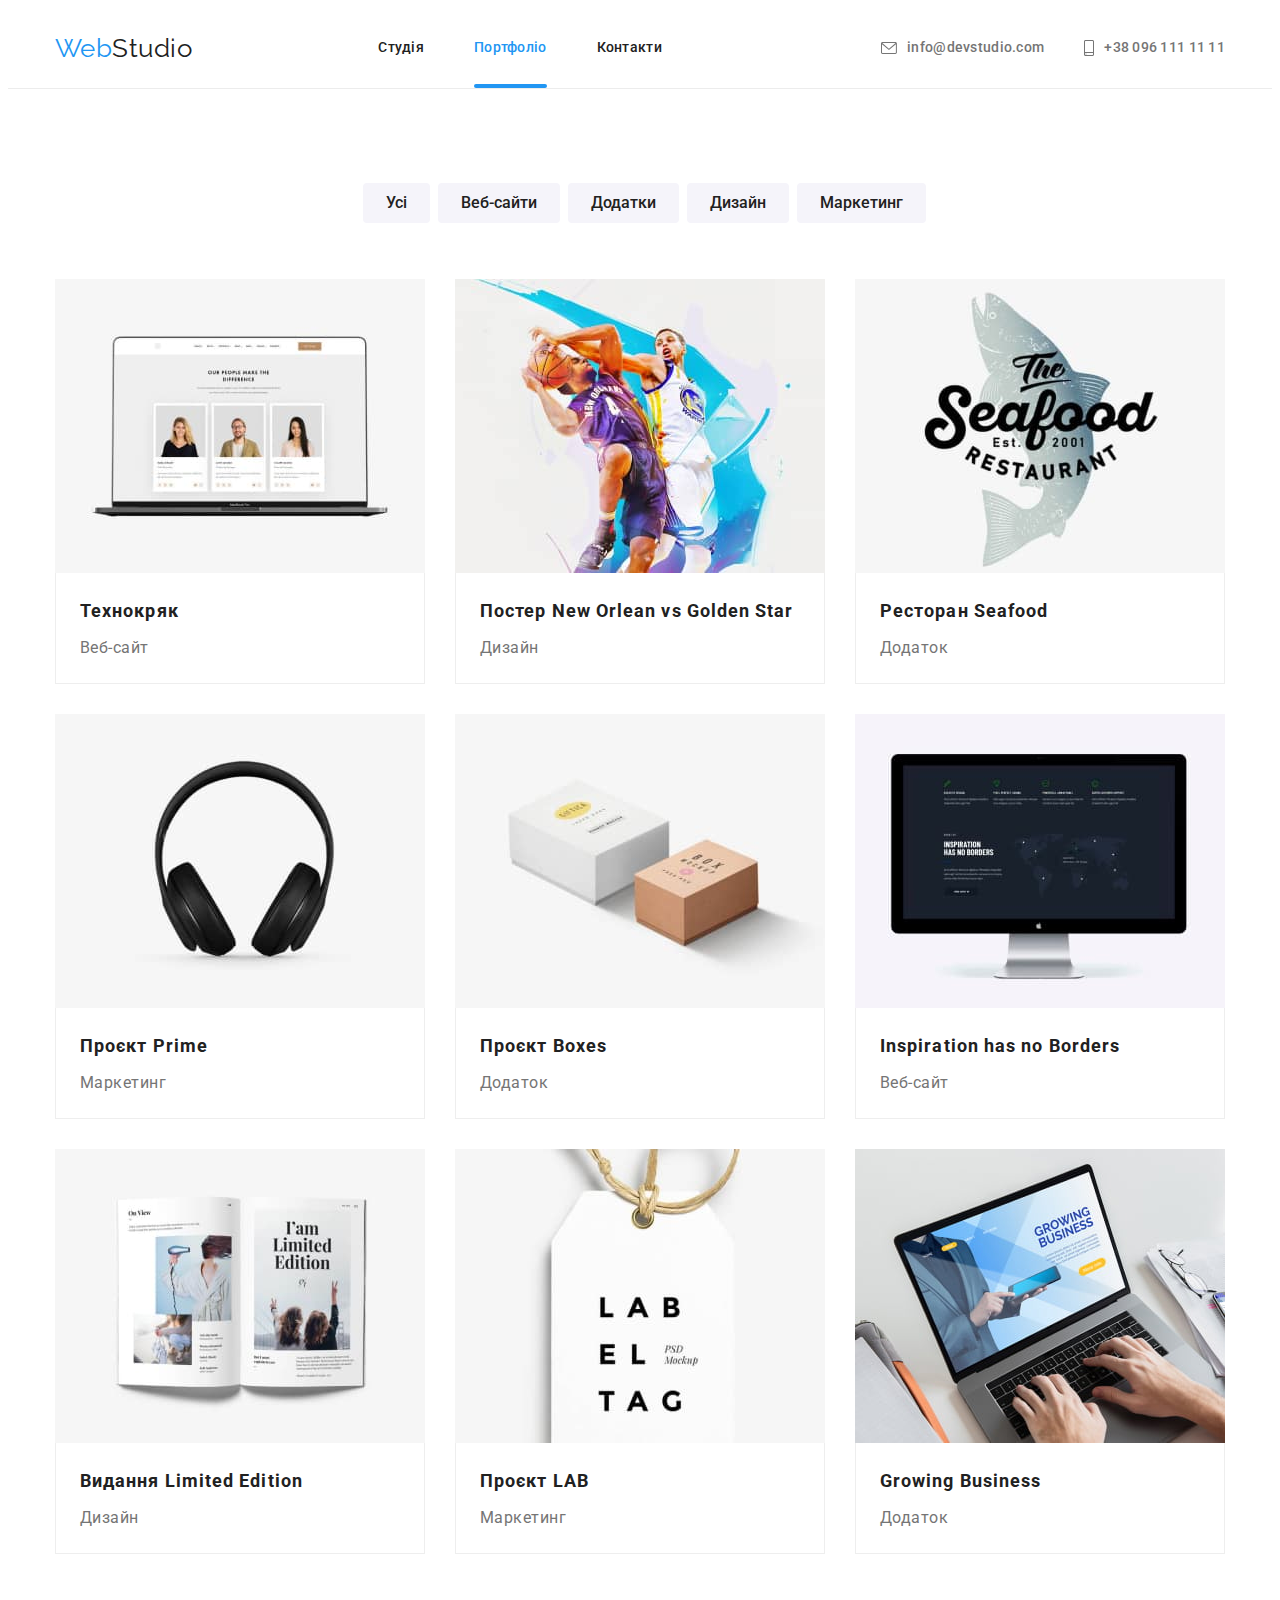
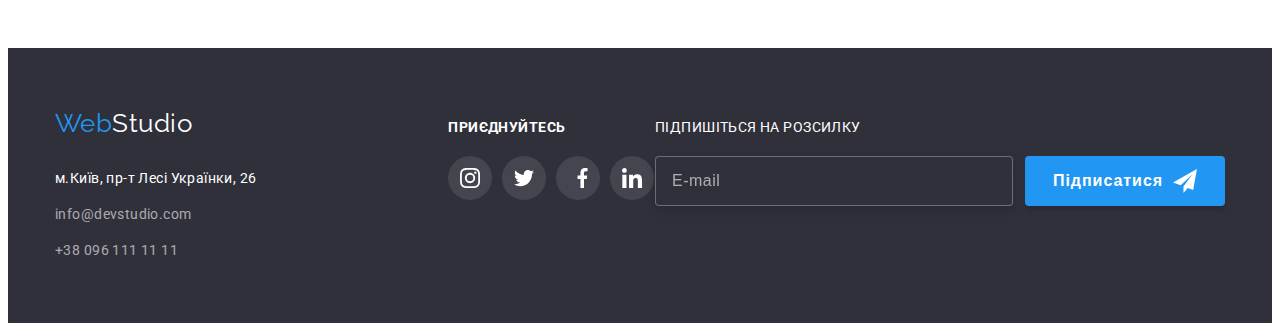
==== commit 93e0174c: "logo-end" ====
--- a/portfolio.html
+++ b/portfolio.html
@@ -204,7 +204,7 @@
         <div class="section section--lower">
             <div class="container container--lower">
                 <div class="address-box">
-                    <a href=./index.html class="logo">Web<span class="logo__end--white ">Studio</span>
+                    <a href=./index.html class="logo">Web<span class="logo logo--white ">Studio</span>
                     </a>
                     <address class="address">
                         <ul class="address__list list">
